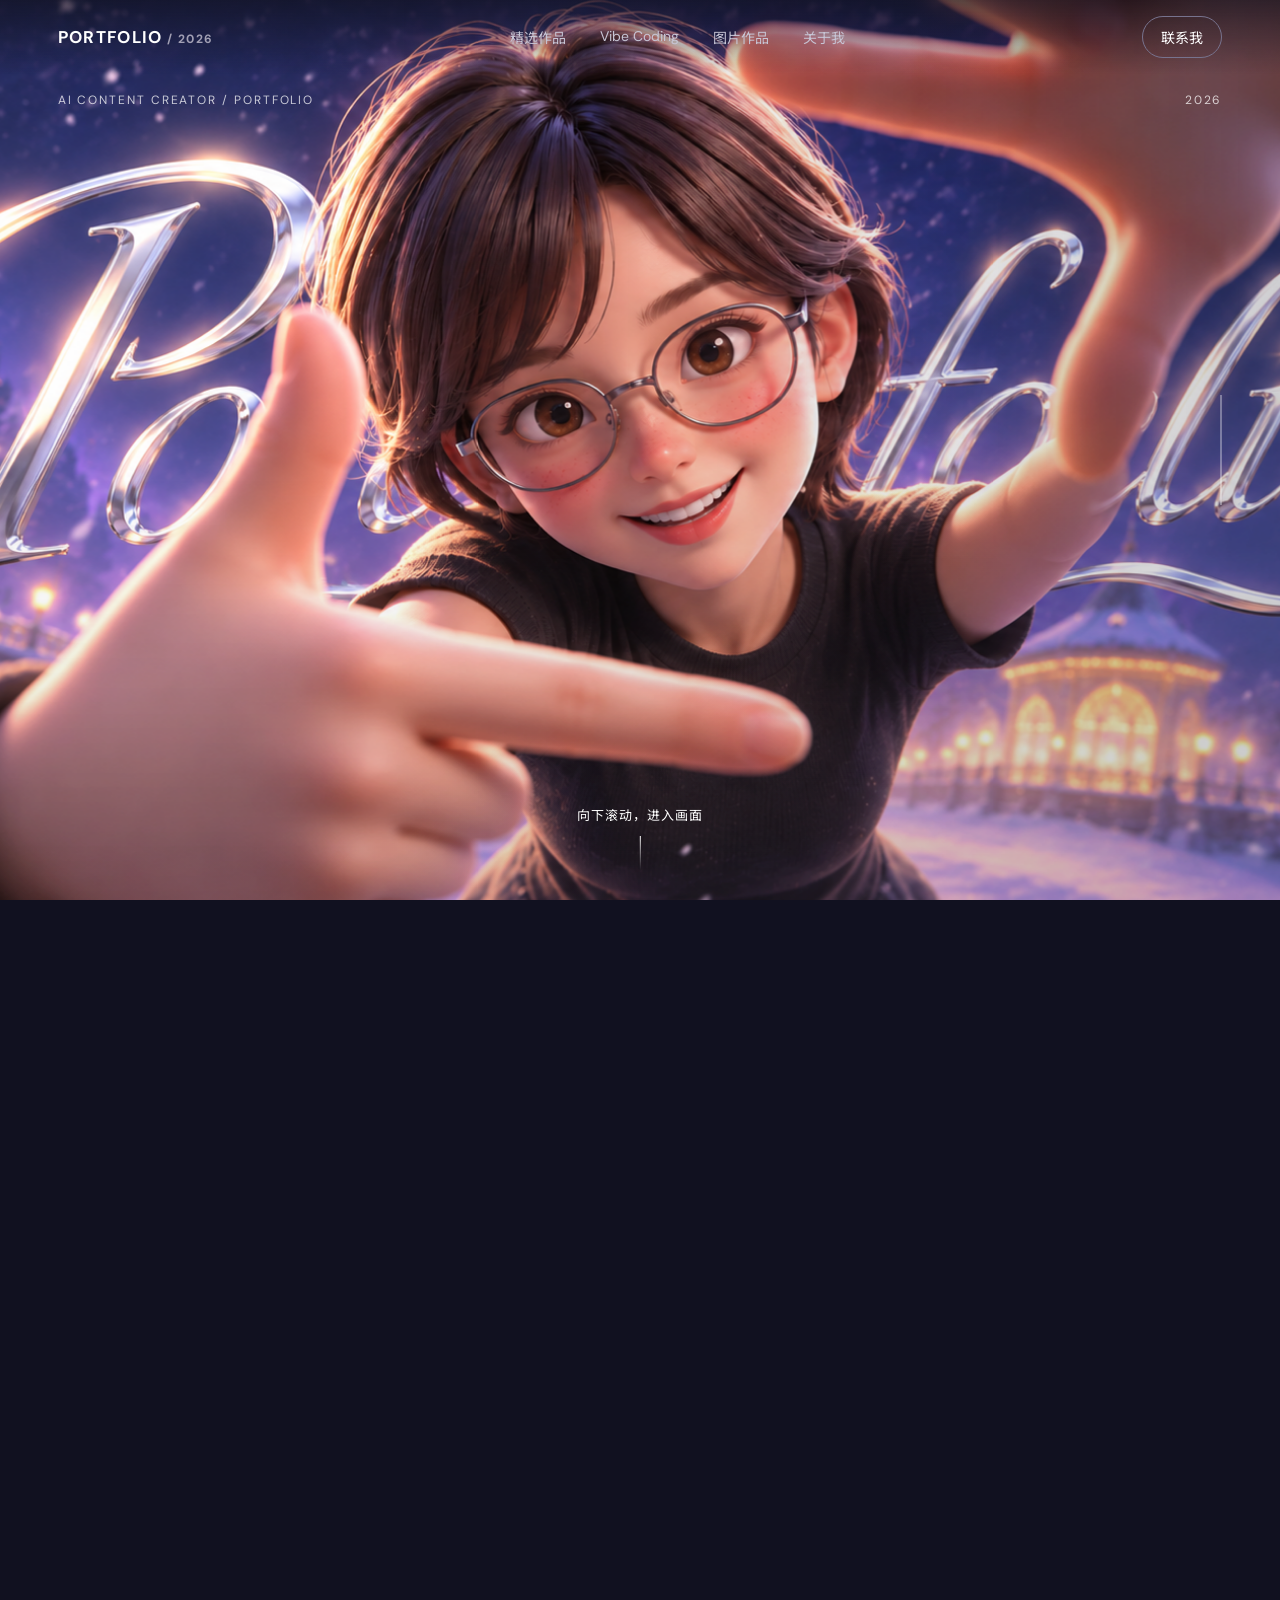
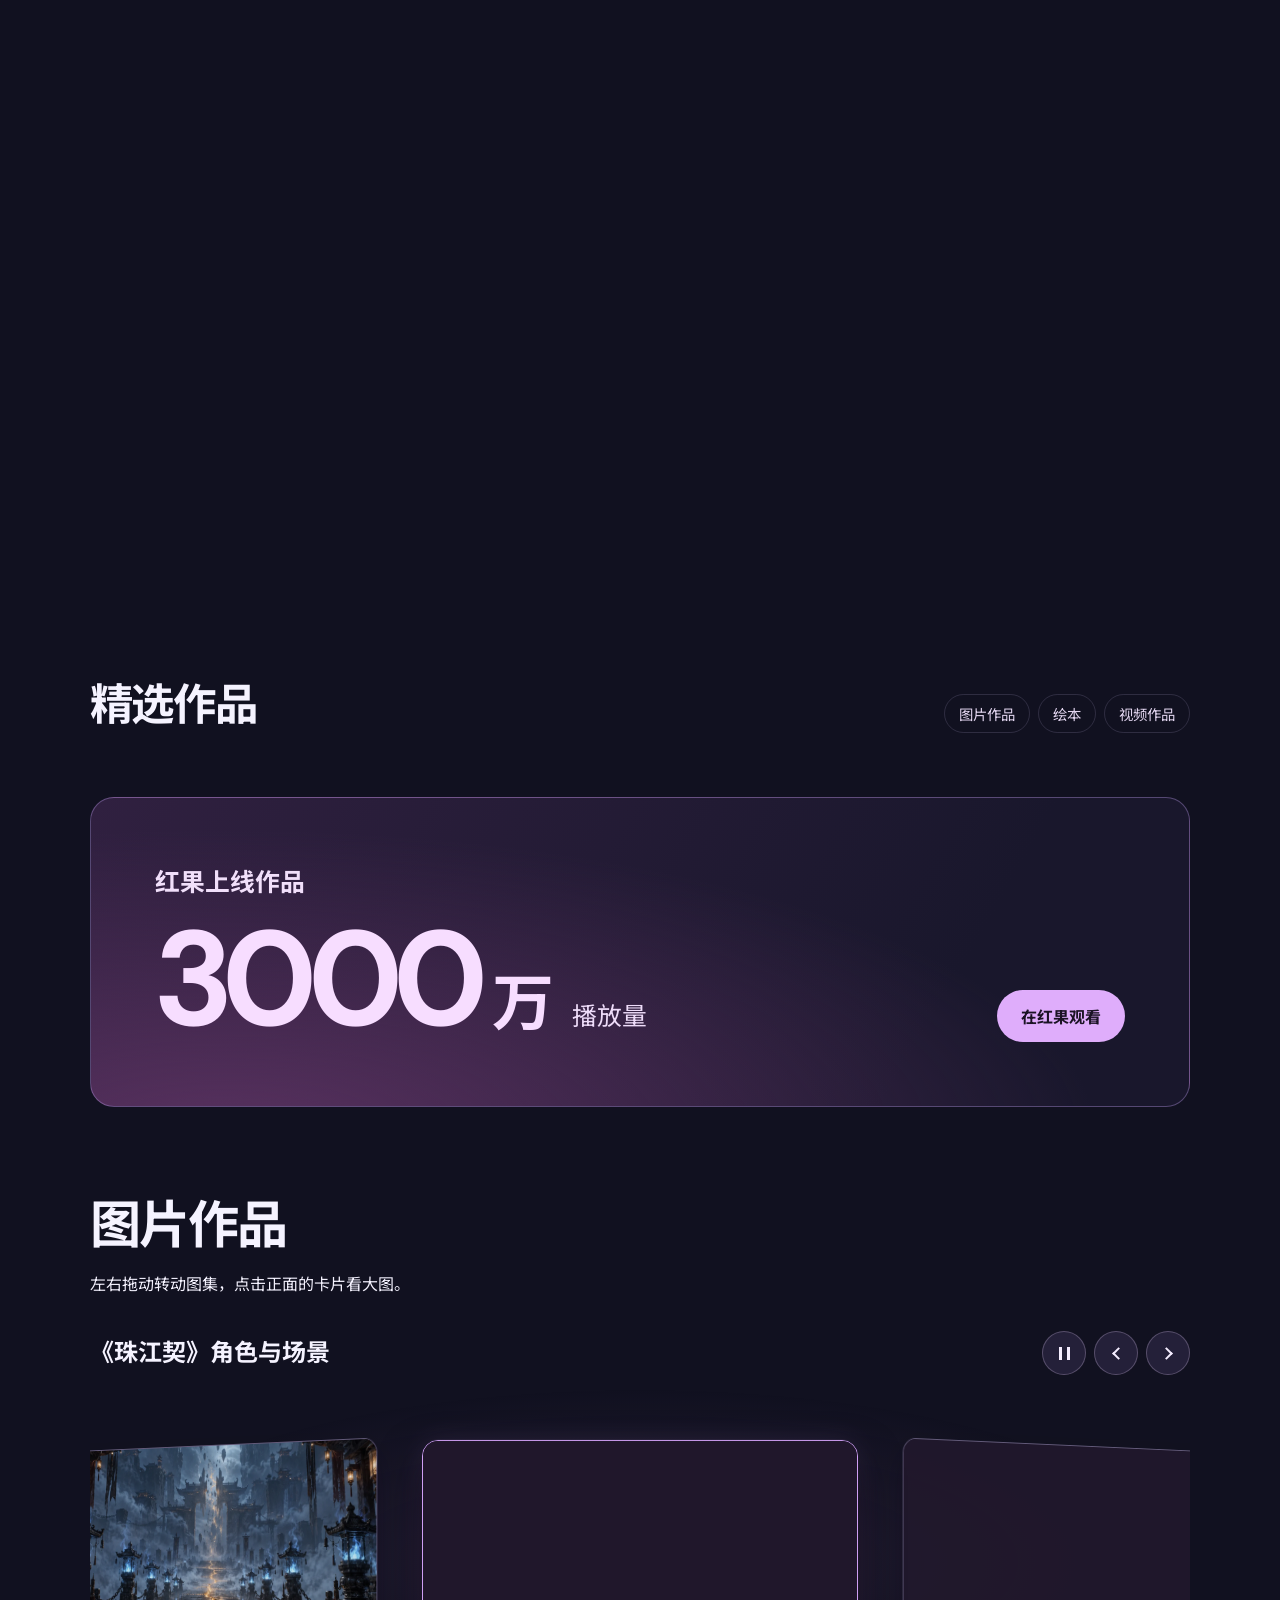
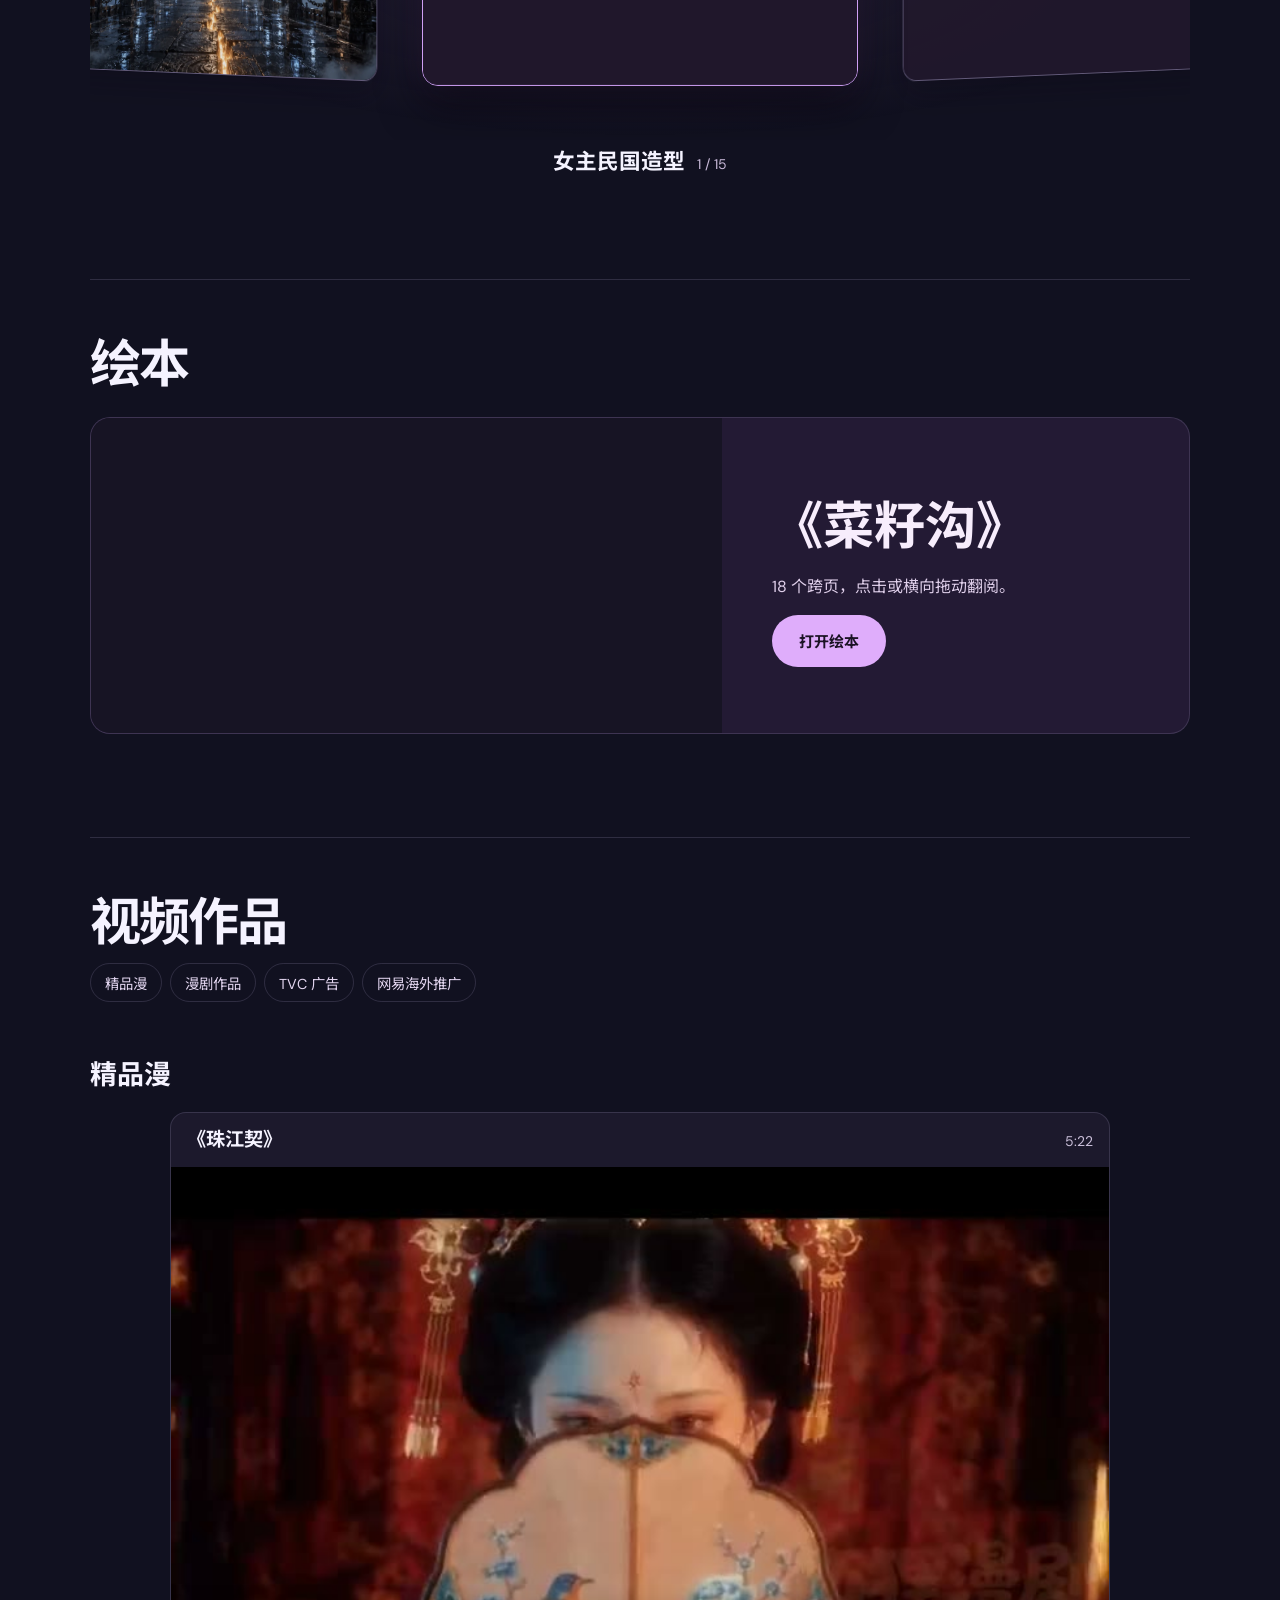
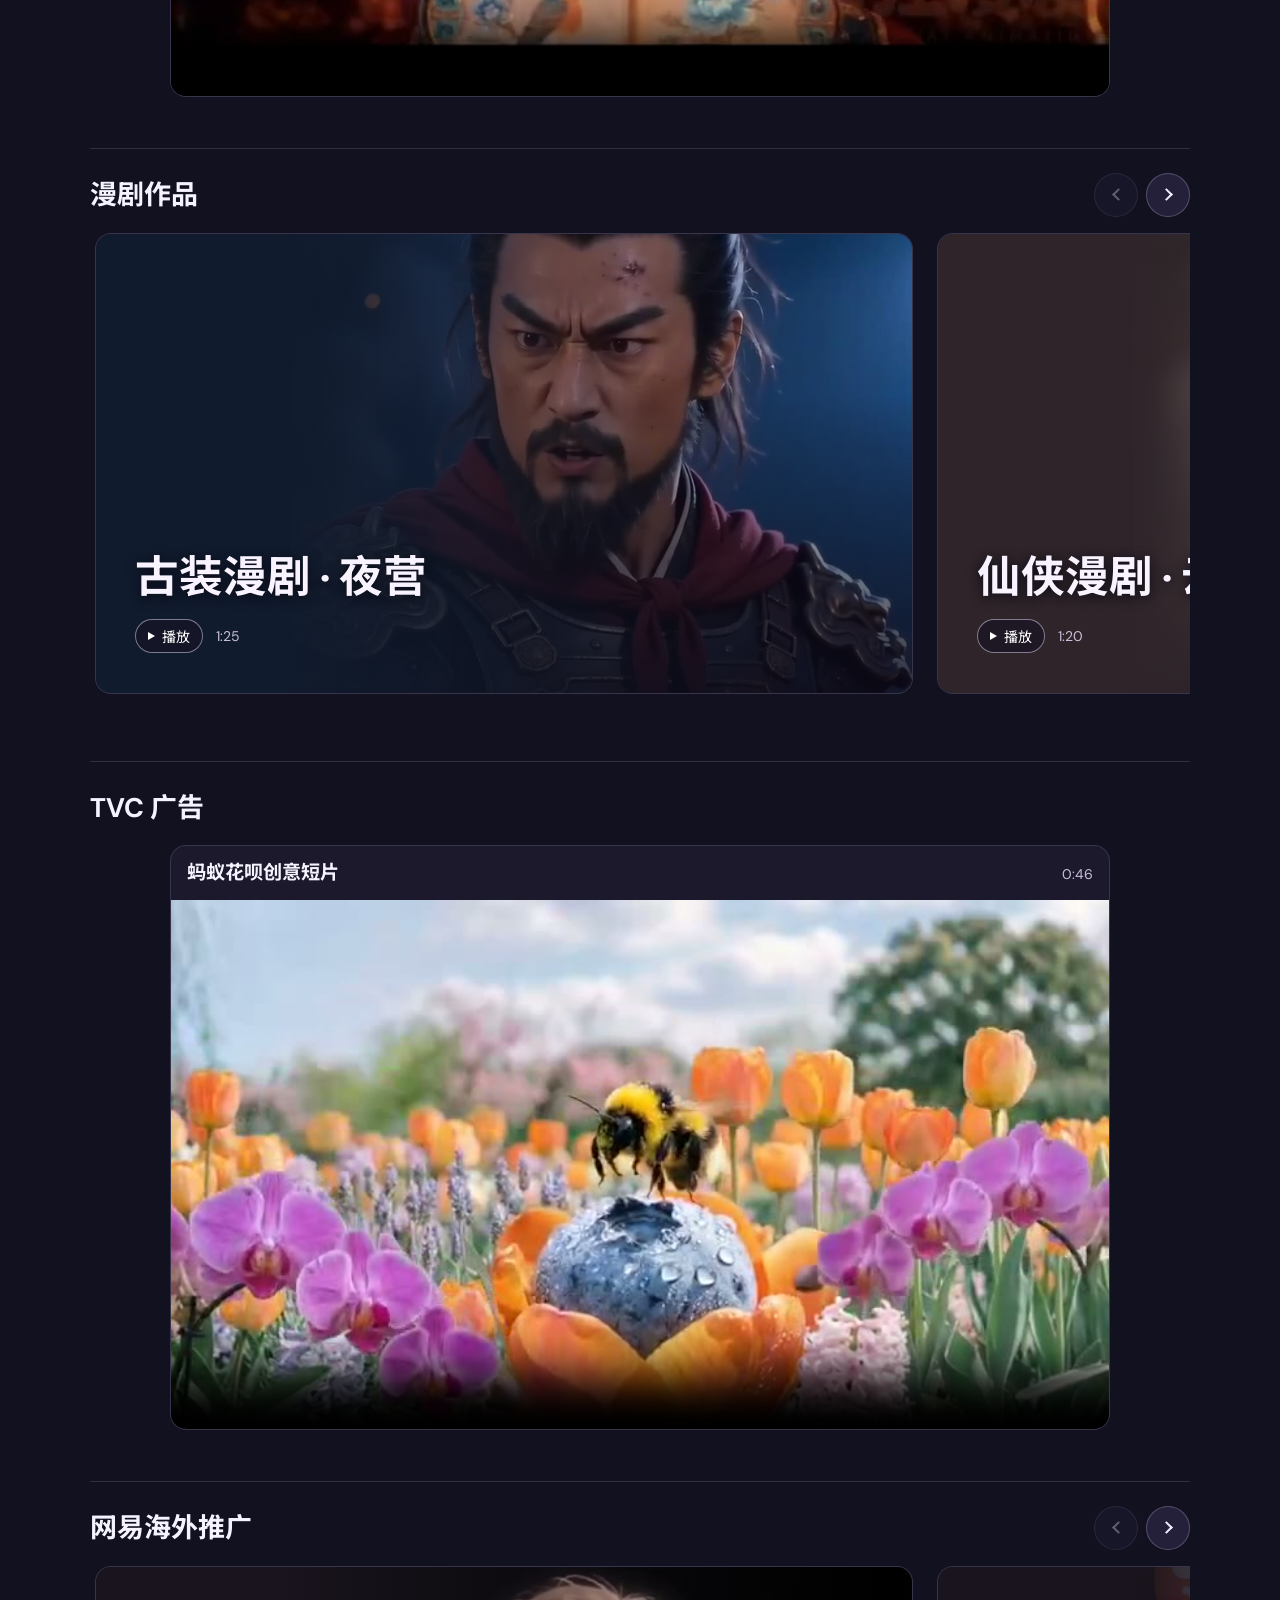
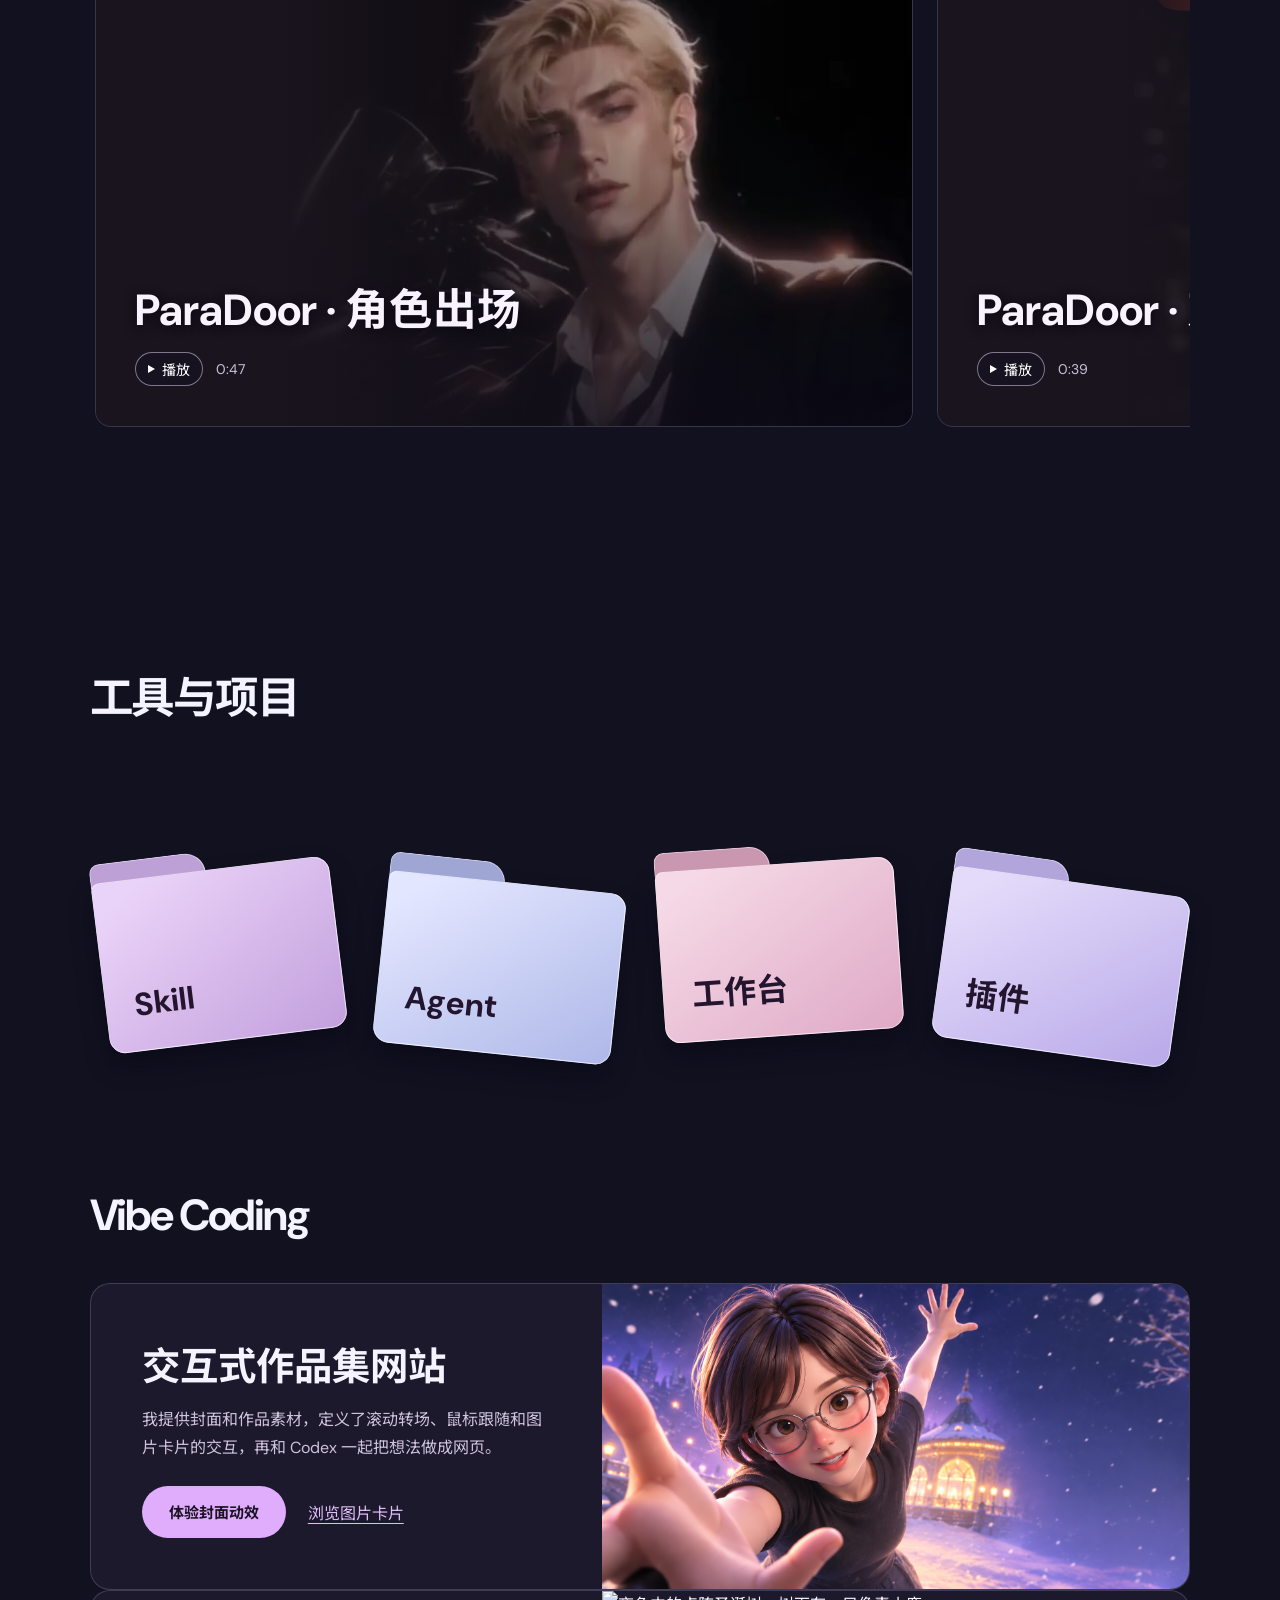
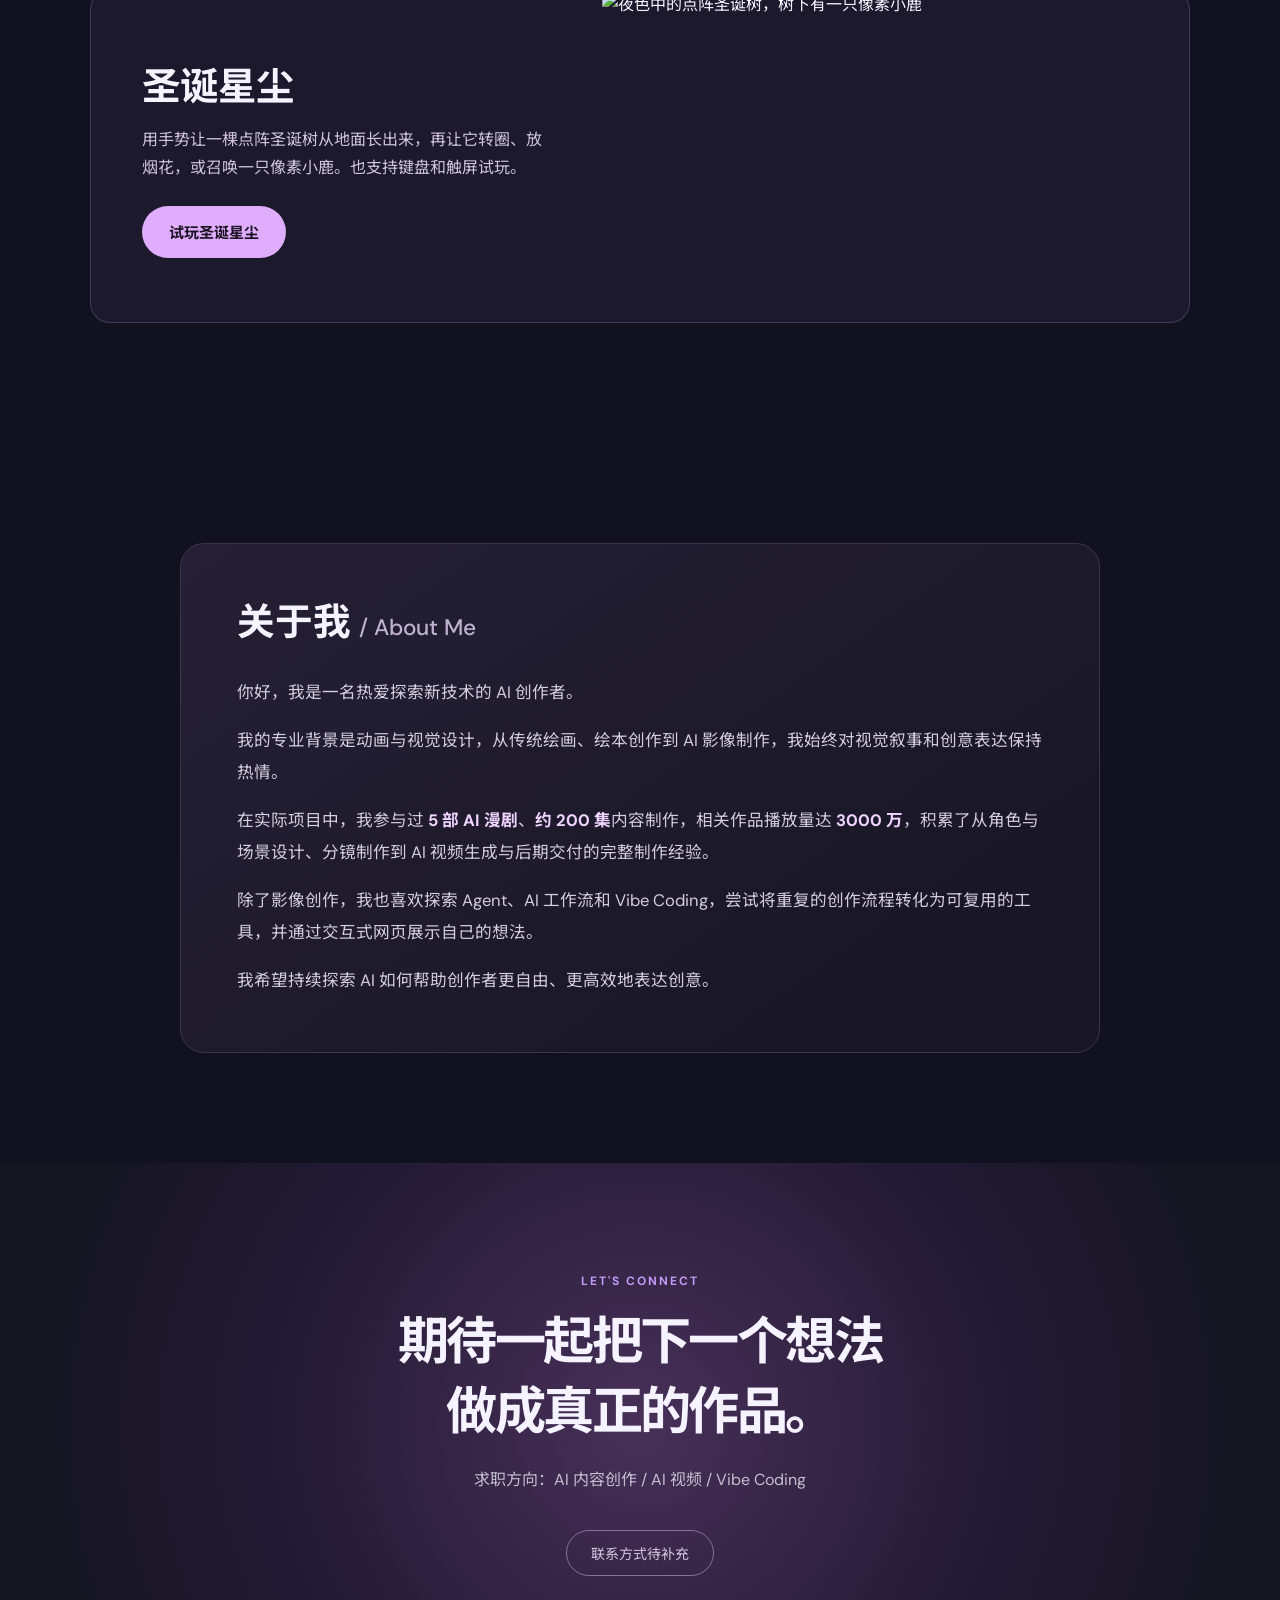
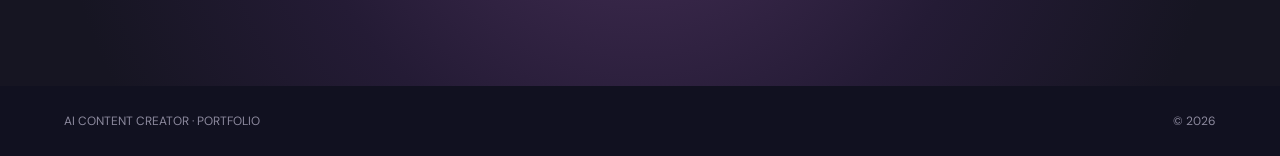
==== index.html @ 625067c5 "Update portfolio hero and About Me card" ====
<!doctype html>
<html lang="zh-CN">
<head>
  <meta charset="utf-8">
  <meta name="viewport" content="width=device-width, initial-scale=1">
  <meta name="description" content="AI 内容创作作品集：视频、视觉设定与从想法到成品的创作过程。">
  <title>作品集 · AI 内容创作</title>
  <link rel="stylesheet" href="style.css">
  <link rel="stylesheet" href="works.css">
  <link rel="stylesheet" href="projects.css">
  <script src="hero.js" defer></script>
  <script src="works.js" defer></script>
  <script src="project-folders.js" defer></script>
</head>
<body>
  <header class="site-header"><a class="brand" href="#top">PORTFOLIO<span> / 2026</span></a><nav aria-label="主导航"><a href="#works">精选作品</a><a href="#vibe-coding">Vibe Coding</a><a href="#approach">图片作品</a><a href="#about">关于我</a></nav><a class="header-cta" href="#contact">联系我</a></header>
  <main id="top">
    <section class="scroll-hero" id="home" aria-label="滚动欣赏作品集封面动效">
      <div class="scroll-hero-stage">
        <div class="hero-scene" aria-hidden="true">
          <img class="hero-frame hero-frame-start" src="assets/hero-start.png" alt="" fetchpriority="high">
          <img class="hero-frame hero-frame-end" src="assets/hero-end.png" alt="" fetchpriority="high">
          <div class="hero-scene-shade"></div>
        </div>
        <div class="scroll-hero-top"><span>AI CONTENT CREATOR / PORTFOLIO</span><span>2026</span></div>
        <div class="scroll-hero-copy">
          <h1>用 AI 创作影像，<br><em>让想法成为现实。</em></h1>
          <p>AIGC 视觉创作者 / <span lang="en">AI Workflow Builder / Vibe Coder</span></p>
          <a class="button button-primary" href="#works">探索作品</a>
        </div>
        <div class="scroll-hint"><span>向下滚动，进入画面</span><span class="scroll-hint-line"></span></div>
        <div class="hero-progress" aria-hidden="true"><span></span></div>
      </div>
    </section>
    <section id="works" class="section works" aria-labelledby="works-title">
      <div class="section-heading">
        <h2 id="works-title">精选作品</h2>
        <nav class="work-index" aria-label="作品类型">
          <a href="#approach">图片作品</a>
          <a href="#picture-book">绘本</a>
          <a href="#videos">视频作品</a>
        </nav>
      </div>

      <article class="online-feature" id="online-work" aria-labelledby="online-work-title">
        <div>
          <h3 id="online-work-title">红果上线作品</h3>
          <p class="online-feature-metric">
            <strong>3000<span> 万</span></strong>
            <span class="online-feature-label">播放量</span>
          </p>
        </div>
        <a class="button button-primary" target="_blank" rel="noopener noreferrer"
          href="https://novelquickapp.com/hongguo/ug/pages/video-animation-share?encrypt_did=MDIEDGfXfCkbW%2F342yZKEAQQfFF%2FvhRFharF1wB17YxW3gQQxOQ2pp7pw66AFClS%2BMdUmw%3D%3D&amp;video_id=7696440802494385214&amp;vid=7696470488356228121&amp;share_toast_vid=7696470366327147545&amp;share_type=4&amp;landing_source=share&amp;user_id=&amp;did=eb37fef5b1605d5f2343dac8ae5745aa&amp;share_timestamp=1792587823&amp;share_channel=wechat&amp;source_channel=wechat&amp;entrance=video_player_share_button&amp;report_params=%7B%22entrance%22%3A%22video_player_share_button%22%2C%22read_progress%22%3A%2214.0799%22%2C%22share_timestamp%22%3A1792587823%7D">在红果观看</a>
      </article>

      <section class="work-collection" id="approach" aria-labelledby="image-works-title">
        <h3 id="image-works-title">图片作品</h3>
        <p>左右拖动转动图集，点击正面的卡片看大图。</p>
        <div class="work-lane circular-gallery" data-circular-gallery>
          <div class="work-lane-bar">
            <h4 id="image-track-title">《珠江契》角色与场景</h4>
            <div class="work-controls" hidden>
              <button class="work-control" type="button" data-gallery-toggle aria-label="暂停自动转动" aria-controls="image-track"></button>
              <button class="work-control" type="button" data-direction="-1" aria-label="向左浏览图片" aria-controls="image-track"><span class="work-chevron" aria-hidden="true"></span></button>
              <button class="work-control" type="button" data-direction="1" aria-label="向右浏览图片" aria-controls="image-track"><span class="work-chevron" aria-hidden="true"></span></button>
            </div>
          </div>
          <ul class="work-track" id="image-track" aria-labelledby="image-track-title" tabindex="0">
            <li>
              <a class="work-card" href="assets/image-works/heroine-republic.webp" draggable="false">
                <span class="work-card-media">
                  <img src="assets/image-works/heroine-republic.webp" alt="" draggable="false" loading="lazy" decoding="async">
                </span>
                <span class="work-card-copy"><span class="work-card-title">女主民国造型</span></span>
              </a>
            </li>
            <li>
              <a class="work-card" href="assets/image-works/ghost-market.webp" draggable="false">
                <span class="work-card-media">
                  <img src="assets/image-works/ghost-market.webp" alt="" draggable="false" loading="lazy" decoding="async">
                </span>
                <span class="work-card-copy"><span class="work-card-title">鬼市</span></span>
              </a>
            </li>
            <li>
              <a class="work-card" href="assets/image-works/heroine-red.webp" draggable="false">
                <span class="work-card-media">
                  <img src="assets/image-works/heroine-red.webp" alt="" draggable="false" loading="lazy" decoding="async">
                </span>
                <span class="work-card-copy"><span class="work-card-title">女主前世红装</span></span>
              </a>
            </li>
            <li>
              <a class="work-card" href="assets/image-works/opera-costume.webp" draggable="false">
                <span class="work-card-media">
                  <img src="assets/image-works/opera-costume.webp" alt="" draggable="false" loading="lazy" decoding="async">
                </span>
                <span class="work-card-copy"><span class="work-card-title">戏曲造型</span></span>
              </a>
            </li>
            <li>
              <a class="work-card" href="assets/image-works/opera-stage.webp" draggable="false">
                <span class="work-card-media">
                  <img src="assets/image-works/opera-stage.webp" alt="" draggable="false" loading="lazy" decoding="async">
                </span>
                <span class="work-card-copy"><span class="work-card-title">戏曲场景</span></span>
              </a>
            </li>
            <li>
              <a class="work-card" href="assets/image-works/pearl-river.webp" draggable="false">
                <span class="work-card-media">
                  <img src="assets/image-works/pearl-river.webp" alt="" draggable="false" loading="lazy" decoding="async">
                </span>
                <span class="work-card-copy"><span class="work-card-title">珠江边</span></span>
              </a>
            </li>
            <li>
              <a class="work-card" href="assets/image-works/chen-zheng.webp" draggable="false">
                <span class="work-card-media">
                  <img src="assets/image-works/chen-zheng.webp" alt="" draggable="false" loading="lazy" decoding="async">
                </span>
                <span class="work-card-copy"><span class="work-card-title">陈征</span></span>
              </a>
            </li>
            <li>
              <a class="work-card" href="assets/image-works/wedding-room.webp" draggable="false">
                <span class="work-card-media">
                  <img src="assets/image-works/wedding-room.webp" alt="" draggable="false" loading="lazy" decoding="async">
                </span>
                <span class="work-card-copy"><span class="work-card-title">婚房</span></span>
              </a>
            </li>
            <li>
              <a class="work-card" href="assets/image-works/treasure-vault.webp" draggable="false">
                <span class="work-card-media">
                  <img src="assets/image-works/treasure-vault.webp" alt="" draggable="false" loading="lazy" decoding="async">
                </span>
                <span class="work-card-copy"><span class="work-card-title">东方藏宝阁</span></span>
              </a>
            </li>
            <li>
              <a class="work-card" href="assets/image-works/fragrance-maker.webp" draggable="false">
                <span class="work-card-media">
                  <img src="assets/image-works/fragrance-maker.webp" alt="" draggable="false" loading="lazy" decoding="async">
                </span>
                <span class="work-card-copy"><span class="work-card-title">制香师</span></span>
              </a>
            </li>
            <li>
              <a class="work-card" href="assets/image-works/fragrance-shop.webp" draggable="false">
                <span class="work-card-media">
                  <img src="assets/image-works/fragrance-shop.webp" alt="" draggable="false" loading="lazy" decoding="async">
                </span>
                <span class="work-card-copy"><span class="work-card-title">制香药铺</span></span>
              </a>
            </li>
            <li>
              <a class="work-card" href="assets/image-works/pawnbroker.webp" draggable="false">
                <span class="work-card-media">
                  <img src="assets/image-works/pawnbroker.webp" alt="" draggable="false" loading="lazy" decoding="async">
                </span>
                <span class="work-card-copy"><span class="work-card-title">掌柜的</span></span>
              </a>
            </li>
            <li>
              <a class="work-card" href="assets/image-works/pawnshop.webp" draggable="false">
                <span class="work-card-media">
                  <img src="assets/image-works/pawnshop.webp" alt="" draggable="false" loading="lazy" decoding="async">
                </span>
                <span class="work-card-copy"><span class="work-card-title">当铺</span></span>
              </a>
            </li>
            <li>
              <a class="work-card" href="assets/image-works/hero-room.webp" draggable="false">
                <span class="work-card-media">
                  <img src="assets/image-works/hero-room.webp" alt="" draggable="false" loading="lazy" decoding="async">
                </span>
                <span class="work-card-copy"><span class="work-card-title">男主房间</span></span>
              </a>
            </li>
            <li>
              <a class="work-card" href="assets/image-works/celestial-gate.webp" draggable="false">
                <span class="work-card-media">
                  <img src="assets/image-works/celestial-gate.webp" alt="" draggable="false" loading="lazy" decoding="async">
                </span>
                <span class="work-card-copy"><span class="work-card-title">天门</span></span>
              </a>
            </li>
          </ul>
          <p class="gallery-caption"><span data-gallery-title></span><span data-gallery-position></span></p>
        </div>
      </section>

      <section class="work-collection" id="picture-book" aria-labelledby="picture-book-title">
        <h3 id="picture-book-title">绘本</h3>
        <a class="book-preview" href="book.html">
          <img src="assets/book/page-01.webp" alt="" loading="lazy" decoding="async">
          <span class="book-preview-copy">
            <strong>《菜籽沟》</strong>
            <span>18 个跨页，点击或横向拖动翻阅。</span>
            <span class="button button-primary">打开绘本</span>
          </span>
        </a>
      </section>

      <section class="work-collection" id="videos" aria-labelledby="video-works-title">
        <h3 id="video-works-title">视频作品</h3>
        <nav class="work-index" aria-label="视频主题">
          <a href="#featured-video">精品漫</a>
          <a href="#drama-videos">漫剧作品</a>
          <a href="#tvc-videos">TVC 广告</a>
          <a href="#overseas-videos">网易海外推广</a>
        </nav>
        <section class="video-group" id="featured-video" aria-labelledby="featured-video-heading">
          <h4 id="featured-video-heading">精品漫</h4>
          <ul class="video-list">
            <li>
              <figure class="video-entry" style="--video-ratio: 720 / 406">
                <figcaption>
                  <span class="work-card-title" id="pearl-video-label">《珠江契》</span>
                  <time class="video-time" datetime="PT5M22S">5:22</time>
                </figcaption>
                <video controls playsinline preload="none" src="assets/pearl.mp4" poster="assets/pearl-poster.jpg"
                  width="720" height="406" aria-labelledby="pearl-video-label"></video>
              </figure>
            </li>
          </ul>
        </section>
        <section class="video-group work-lane video-lane" id="drama-videos" aria-labelledby="drama-videos-heading">
          <div class="work-lane-bar">
            <h4 id="drama-videos-heading">漫剧作品</h4>
            <div class="work-controls" hidden>
              <button class="work-control" type="button" data-direction="-1" aria-label="上一部漫剧" aria-controls="drama-track"><span class="work-chevron" aria-hidden="true"></span></button>
              <button class="work-control" type="button" data-direction="1" aria-label="下一部漫剧" aria-controls="drama-track"><span class="work-chevron" aria-hidden="true"></span></button>
            </div>
          </div>
          <ul class="work-track video-track" id="drama-track" aria-labelledby="drama-videos-heading">
            <li>
              <a class="work-card video-card" href="assets/drama-01.mp4" draggable="false">
                <span class="work-card-media video-card-cover">
                  <img src="assets/drama-01-poster.jpg" alt="" draggable="false" loading="lazy" decoding="async">
                  <span class="video-card-copy">
                    <span class="work-card-title">古装漫剧 · 夜营</span>
                    <span class="video-card-meta"><span class="video-card-play">播放</span><time class="video-time" datetime="PT1M25S">1:25</time></span>
                  </span>
                </span>
              </a>
            </li>
            <li>
              <a class="work-card video-card video-card-palace" href="assets/drama-02.mp4" draggable="false">
                <span class="work-card-media video-card-cover">
                  <img src="assets/drama-02-poster.jpg" alt="" draggable="false" loading="lazy" decoding="async">
                  <span class="video-card-copy">
                    <span class="work-card-title">仙侠漫剧 · 云中宫阙</span>
                    <span class="video-card-meta"><span class="video-card-play">播放</span><time class="video-time" datetime="PT1M20S">1:20</time></span>
                  </span>
                </span>
              </a>
            </li>
          </ul>
        </section>
        <section class="video-group" id="tvc-videos" aria-labelledby="tvc-videos-heading">
          <h4 id="tvc-videos-heading">TVC 广告</h4>
          <ul class="video-list">
            <li>
              <figure class="video-entry" style="--video-ratio: 720 / 406">
                <figcaption>
                  <span class="work-card-title" id="drama-video-label">蚂蚁花呗创意短片</span>
                  <time class="video-time" datetime="PT0M46S">0:46</time>
                </figcaption>
                <video controls playsinline preload="none" src="assets/drama.mp4" poster="assets/drama-poster.jpg"
                  width="720" height="406" aria-labelledby="drama-video-label"></video>
              </figure>
            </li>
          </ul>
        </section>
        <section class="video-group work-lane video-lane" id="overseas-videos" aria-labelledby="overseas-videos-heading">
          <div class="work-lane-bar">
            <h4 id="overseas-videos-heading">网易海外推广</h4>
            <div class="work-controls" hidden>
              <button class="work-control" type="button" data-direction="-1" aria-label="上一条海外推广视频" aria-controls="overseas-track"><span class="work-chevron" aria-hidden="true"></span></button>
              <button class="work-control" type="button" data-direction="1" aria-label="下一条海外推广视频" aria-controls="overseas-track"><span class="work-chevron" aria-hidden="true"></span></button>
            </div>
          </div>
          <ul class="work-track video-track overseas-track" id="overseas-track" aria-labelledby="overseas-videos-heading">
            <li>
              <a class="work-card video-card" href="assets/overseas.mp4" draggable="false">
                <span class="work-card-media video-card-cover">
                  <img src="assets/overseas-poster.jpg" alt="" draggable="false" loading="lazy" decoding="async">
                  <span class="video-card-copy">
                    <span class="work-card-title">ParaDoor · 角色出场</span>
                    <span class="video-card-meta">
                      <span class="video-card-play">播放</span>
                      <time class="video-time" datetime="PT0M47S">0:47</time>
                    </span>
                  </span>
                </span>
              </a>
            </li>
            <li>
              <a class="work-card video-card" href="assets/overseas-chat.mp4" draggable="false">
                <span class="work-card-media video-card-cover">
                  <img src="assets/overseas-chat-poster.jpg" alt="" draggable="false" loading="lazy" decoding="async">
                  <span class="video-card-copy">
                    <span class="work-card-title">ParaDoor · 对话互动</span>
                    <span class="video-card-meta">
                      <span class="video-card-play">播放</span>
                      <time class="video-time" datetime="PT0M39S">0:39</time>
                    </span>
                  </span>
                </span>
              </a>
            </li>
            <li>
              <a class="work-card video-card" href="assets/overseas-03.mp4" draggable="false">
                <span class="work-card-media video-card-cover">
                  <img src="assets/overseas-03-poster.jpg" alt="" draggable="false" loading="lazy" decoding="async">
                  <span class="video-card-copy">
                    <span class="work-card-title">ParaDoor · 超市相遇</span>
                    <span class="video-card-meta">
                      <span class="video-card-play">播放</span>
                      <time class="video-time" datetime="PT0M23S">0:23</time>
                    </span>
                  </span>
                </span>
              </a>
            </li>
            <li>
              <a class="work-card video-card" href="assets/overseas-04.mp4" draggable="false">
                <span class="work-card-media video-card-cover">
                  <img src="assets/overseas-04-poster.jpg" alt="" draggable="false" loading="lazy" decoding="async">
                  <span class="video-card-copy">
                    <span class="work-card-title">ParaDoor · 假面舞会</span>
                    <span class="video-card-meta">
                      <span class="video-card-play">播放</span>
                      <time class="video-time" datetime="PT0M30S">0:30</time>
                    </span>
                  </span>
                </span>
              </a>
            </li>
            <li>
              <a class="work-card video-card" href="assets/overseas-05.mp4" draggable="false">
                <span class="work-card-media video-card-cover">
                  <img src="assets/overseas-05-poster.jpg" alt="" draggable="false" loading="lazy" decoding="async">
                  <span class="video-card-copy">
                    <span class="work-card-title">ParaDoor · 欢迎回家</span>
                    <span class="video-card-meta">
                      <span class="video-card-play">播放</span>
                      <time class="video-time" datetime="PT0M22S">0:22</time>
                    </span>
                  </span>
                </span>
              </a>
            </li>
            <li>
              <a class="work-card video-card video-card-product" href="assets/overseas-06.mp4" draggable="false">
                <span class="work-card-media video-card-cover">
                  <img src="assets/overseas-06-poster.jpg" alt="" draggable="false" loading="lazy" decoding="async">
                  <span class="video-card-copy">
                    <span class="work-card-title">ParaDoor · 角色创建</span>
                    <span class="video-card-meta">
                      <span class="video-card-play">播放</span>
                      <time class="video-time" datetime="PT0M31S">0:31</time>
                    </span>
                  </span>
                </span>
              </a>
            </li>
          </ul>
        </section>
      </section>
    </section>
    <section class="section project-folders" id="project-folders" aria-labelledby="project-folders-title">
      <div class="section-heading"><h2 id="project-folders-title">工具与项目</h2></div>
      <nav class="folder-grid" aria-label="工具与项目文件夹">
        <div class="folder-group">
          <button class="folder-link" type="button" aria-expanded="false" aria-controls="folder-skill-menu"><span>Skill</span></button>
          <div class="folder-menu" id="folder-skill-menu" hidden>
            <a class="folder-pill" href="projects.html#skill">查看清单</a>
          </div>
        </div>
        <div class="folder-group">
          <button class="folder-link" type="button" aria-expanded="false" aria-controls="folder-agent-menu"><span>Agent</span></button>
          <div class="folder-menu" id="folder-agent-menu" hidden>
            <a class="folder-pill" href="projects.html#agent">查看清单</a>
          </div>
        </div>
        <div class="folder-group">
          <button class="folder-link" type="button" aria-expanded="false" aria-controls="folder-workbench-menu"><span>工作台</span></button>
          <div class="folder-menu" id="folder-workbench-menu" hidden>
            <a class="folder-pill" href="projects.html#workbench">查看清单</a>
            <a class="folder-pill" href="https://github.com/liangtingwang123-rgb/workplant" target="_blank" rel="noopener noreferrer">GitHub 仓库</a>
          </div>
        </div>
        <div class="folder-group">
          <button class="folder-link" type="button" aria-expanded="false" aria-controls="folder-plugins-menu"><span>插件</span></button>
          <div class="folder-menu" id="folder-plugins-menu" hidden>
            <a class="folder-pill" href="projects.html#plugins">查看清单</a>
          </div>
        </div>
      </nav>
    </section>
    <section class="section vibe-section" id="vibe-coding" aria-labelledby="vibe-title">
      <div class="section-heading"><h2 id="vibe-title">Vibe Coding</h2></div>
      <article class="vibe-case" aria-labelledby="vibe-portfolio-title">
        <div class="vibe-case-copy">
          <h3 id="vibe-portfolio-title">交互式作品集网站</h3>
          <p>我提供封面和作品素材，定义了滚动转场、鼠标跟随和图片卡片的交互，再和 Codex 一起把想法做成网页。</p>
          <div class="vibe-case-actions">
            <a class="button button-primary" href="#home">体验封面动效</a>
            <a class="vibe-link" href="#approach">浏览图片卡片</a>
          </div>
        </div>
        <img class="vibe-case-image" src="assets/hero-end.png" alt="作品集封面中的动画角色" width="1774" height="887" loading="lazy" decoding="async">
      </article>
      <article class="vibe-case" aria-labelledby="vibe-stardust-title">
        <div class="vibe-case-copy">
          <h3 id="vibe-stardust-title">圣诞星尘</h3>
          <p>用手势让一棵点阵圣诞树从地面长出来，再让它转圈、放烟花，或召唤一只像素小鹿。也支持键盘和触屏试玩。</p>
          <div class="vibe-case-actions">
            <a class="button button-primary" href="stardust-tree/index.html?from=portfolio">试玩圣诞星尘</a>
          </div>
        </div>
        <img class="vibe-case-image" src="assets/stardust-tree.webp" alt="夜色中的点阵圣诞树，树下有一只像素小鹿" width="592" height="333" loading="lazy" decoding="async">
      </article>
    </section>
    <section class="section about-section" id="about" aria-labelledby="about-title">
      <div class="about-card">
        <h2 id="about-title">关于我 <span lang="en">/ About Me</span></h2>
        <div class="about-bio">
          <p>你好，我是一名热爱探索新技术的 AI 创作者。</p>
          <p>我的专业背景是动画与视觉设计，从传统绘画、绘本创作到 AI 影像制作，我始终对视觉叙事和创意表达保持热情。</p>
          <p>在实际项目中，我参与过 <strong>5 部 AI 漫剧</strong>、<strong>约 200 集</strong>内容制作，相关作品播放量达 <strong>3000 万</strong>，积累了从角色与场景设计、分镜制作到 AI 视频生成与后期交付的完整制作经验。</p>
          <p>除了影像创作，我也喜欢探索 Agent、AI 工作流和 Vibe Coding，尝试将重复的创作流程转化为可复用的工具，并通过交互式网页展示自己的想法。</p>
          <p>我希望持续探索 AI 如何帮助创作者更自由、更高效地表达创意。</p>
        </div>
      </div>
    </section>
    <section class="contact" id="contact"><p class="eyebrow">LET'S CONNECT</p><h2>期待一起把下一个想法<br>做成真正的作品。</h2><p>求职方向：AI 内容创作 / AI 视频 / Vibe Coding</p><div class="contact-note">联系方式待补充</div></section>
  </main><footer><span>AI CONTENT CREATOR · PORTFOLIO</span><span>© 2026</span></footer>
  <dialog class="media-viewer image-viewer" aria-labelledby="image-viewer-title">
    <div class="media-viewer-bar">
      <h2 id="image-viewer-title">图片作品</h2>
      <form method="dialog">
        <button class="media-viewer-close" type="submit" aria-label="关闭大图" autofocus>×</button>
      </form>
    </div>
    <img alt="">
  </dialog>
  <dialog class="media-viewer video-viewer" aria-labelledby="video-viewer-title">
    <div class="media-viewer-bar">
      <h2 id="video-viewer-title">播放视频</h2>
      <form method="dialog">
        <button class="media-viewer-close video-viewer-close" type="submit" aria-label="关闭播放器" autofocus>×</button>
      </form>
    </div>
    <video controls playsinline preload="none" aria-labelledby="video-viewer-title"></video>
  </dialog>
</body>
</html>
---- style.css ----
@import url('https://fonts.googleapis.com/css2?family=DM+Sans:wght@400;500;600;700&family=Noto+Sans+SC:wght@400;500;600;700&display=swap');
:root{font-family:'DM Sans','Noto Sans SC',sans-serif;color:#f5f3ff;background:#111120;scroll-behavior:smooth}*{box-sizing:border-box}body{margin:0}a{color:inherit;text-decoration:none}img,video{display:block;width:100%}button,a{outline-offset:4px}.site-header{height:74px;padding:0 4.5%;display:flex;align-items:center;justify-content:space-between;border-bottom:1px solid #ffffff21;position:relative;z-index:2;background:#111120}.brand{font-size:17px;font-weight:700;letter-spacing:.08em}.brand span{color:#a2a0b4;font-size:12px}.site-header nav{display:flex;gap:34px;color:#c7c5d5;font-size:14px}.site-header nav a:hover,.text-link:hover{color:#df9efa}.header-cta{border:1px solid #77738e;border-radius:100px;padding:10px 18px;font-size:14px}.header-cta:hover{background:#fff;color:#171423}.hero{min-height:680px;display:grid;grid-template-columns:53% 47%;position:relative;overflow:hidden;background:radial-gradient(circle at 62% 30%,#35224d 0,#171626 42%,#111120 75%)}.hero-copy{padding:115px 5% 100px 8.5%;position:relative;z-index:1}.eyebrow{color:#c39af6;font-size:12px;font-weight:700;letter-spacing:.17em;margin:0 0 26px}.hero h1{font-size:clamp(46px,5.4vw,86px);line-height:1.18;letter-spacing:-.07em;margin:0 0 30px;font-weight:700}.hero h1 em{font-style:normal;background:linear-gradient(90deg,#fff 5%,#d6adff 70%,#ffb6bf);background-clip:text;color:transparent}.hero-intro{color:#c9c6d7;font-size:17px;line-height:1.85;max-width:530px}.hero-actions{display:flex;align-items:center;gap:30px;margin-top:35px}.button{display:inline-flex;align-items:center;justify-content:center;border-radius:100px;padding:15px 27px;font-size:15px;font-weight:700}.button-primary{background:#dfadfb;color:#1b1324}.button-primary:hover{background:#fff}.text-link{font-size:14px}.hero-art{align-self:center;height:525px;margin:25px 0 55px -4%;overflow:hidden;border-radius:28px 0 0 28px;box-shadow:0 25px 80px #0008;transform:rotate(-2deg)}.hero-art img{height:100%;object-fit:cover;object-position:47%}.hero-bottom{position:absolute;bottom:30px;left:4.5%;right:4.5%;display:flex;justify-content:space-between;color:#9e9aaf;font-size:12px;letter-spacing:.05em}.section,.process-section{padding:110px 7%;max-width:1600px;margin:auto}.section-heading{display:flex;align-items:end;justify-content:space-between;gap:35px;margin-bottom:40px}.section-heading .eyebrow{margin-bottom:13px}.section-heading h2{font-size:clamp(32px,3.4vw,54px);letter-spacing:-.05em;margin:0}.section-heading>p{color:#aaa8ba;font-size:15px}.project-grid{display:grid;grid-template-columns:1fr 1fr;gap:28px}.project{background:#1c1b2d;border:1px solid #ffffff16;border-radius:20px;overflow:hidden}.project-featured{grid-column:1/-1;display:grid;grid-template-columns:58% 42%}.project-media{background:#252139;aspect-ratio:16/10;overflow:hidden}.project-featured .project-media{aspect-ratio:auto;min-height:450px}.project-media video{width:100%;height:100%;object-fit:contain;background:#0b0a10}.project-info{padding:26px 30px 30px;display:flex;flex-direction:column;justify-content:space-between;gap:30px}.project-featured .project-info{padding:44px}.category{color:#c4a0e6;font-size:12px;font-weight:700;letter-spacing:.1em}.project h3{font-size:28px;margin:12px 0}.project-featured h3{font-size:38px}.project p{color:#b8b6c9;font-size:15px;line-height:1.8;max-width:380px}.project-note{color:#928ea8;font-size:13px}.process-section{padding-top:50px}.process-grid{display:grid;grid-template-columns:repeat(3,1fr);gap:18px}.process-image{position:relative;aspect-ratio:4/3;border-radius:14px;overflow:hidden;background:#28243b}.process-image img{height:100%;object-fit:cover}.process-image span{position:absolute;bottom:12px;left:12px;background:#151322db;border:1px solid #ffffff25;border-radius:100px;padding:8px 14px;font-size:12px}.process-copy{color:#c1bfd0;max-width:840px;font-size:17px;line-height:1.9;margin-top:30px}.capabilities{padding-top:60px}.capability-list{border-top:1px solid #ffffff30}.capability-list>div{display:grid;grid-template-columns:65px 1fr 1.3fr;align-items:center;gap:20px;padding:30px 0;border-bottom:1px solid #ffffff30}.capability-list span{color:#a998c2;font-size:14px}.capability-list h3{font-size:25px;margin:0}.capability-list p{color:#b3b0c3;line-height:1.7;margin:0}.contact{text-align:center;padding:110px 20px;background:radial-gradient(circle at center,#483059,#241b35 50%,#161522 85%)}.contact .eyebrow{margin-bottom:18px}.contact h2{font-size:clamp(30px,4vw,56px);line-height:1.35;letter-spacing:-.05em;margin:0 0 20px}.contact p:not(.eyebrow){color:#c4bfd0}.contact-note{display:inline-block;border:1px solid #877397;border-radius:100px;padding:12px 24px;color:#d4c6df;margin-top:24px;font-size:14px}footer{display:flex;justify-content:space-between;padding:27px 5%;color:#8d8a9e;font-size:12px}@media(max-width:800px){.site-header{height:64px}.site-header nav{display:none}.hero{display:block;min-height:0}.hero-copy{padding:70px 7% 30px}.hero-art{height:350px;margin:20px 0 75px 7%;border-radius:20px 0 0 20px}.hero-bottom{bottom:22px}.section,.process-section{padding:75px 6%}.section-heading{display:block}.section-heading>p{margin-top:20px}.project-grid{display:block}.project{margin-bottom:20px}.project-featured{display:block}.project-featured .project-media{min-height:0;aspect-ratio:16/10}.project-featured .project-info{padding:26px 30px 30px}.project-featured h3{font-size:28px}.process-section{padding-top:35px}.process-grid{grid-template-columns:1fr 1fr}.process-image:last-child{grid-column:1/-1}.capability-list>div{grid-template-columns:40px 1fr;gap:12px}.capability-list p{grid-column:2}.contact{padding:80px 20px}}@media(max-width:520px){.brand{font-size:14px}.brand span{display:none}.header-cta{font-size:12px;padding:8px 13px}.hero h1{font-size:43px}.hero-intro{font-size:16px}.hero-actions{gap:18px}.hero-art{height:290px}.hero-bottom span:first-child{display:none}.hero-bottom{justify-content:end}.process-grid{display:block}.process-image{margin-bottom:15px}.process-image:last-child{grid-column:auto}}

/* The two supplied cover images form a scroll-controlled opening scene. */
.site-header{position:absolute;inset:0 0 auto;z-index:20;background:linear-gradient(#10101ba8,#10101b00);border-bottom:0;color:#fff}
.scroll-hero{height:240svh;position:relative;--scene-progress:0;--image-mix:0;--copy-progress:0}
.scroll-hero-stage{position:sticky;top:0;height:100svh;min-height:580px;overflow:hidden;isolation:isolate;background:#17152b}
.hero-scene,.hero-frame,.hero-scene-shade{position:absolute;inset:0;width:100%;height:100%}
.hero-scene{perspective:1100px;overflow:hidden}
.hero-frame{object-fit:cover;object-position:center center;will-change:transform,opacity;backface-visibility:hidden}
.hero-frame-start{transform:translate3d(calc(var(--scene-progress)*-2.5%),calc(var(--scene-progress)*-1%),0) scale(calc(1 + var(--scene-progress)*.16));opacity:calc(1 - var(--image-mix))}
.hero-frame-end{transform:translate3d(calc((1 - var(--scene-progress))*1.5%),calc((1 - var(--scene-progress))*1%),0) scale(calc(1.13 - var(--scene-progress)*.13));opacity:var(--image-mix)}
.hero-scene-shade{background:linear-gradient(90deg,#0807128a 0%,#08071220 53%,transparent 85%),linear-gradient(0deg,#080712a8,transparent 45%);opacity:calc(.25 + var(--copy-progress)*.75);pointer-events:none}
.scroll-hero-top{position:absolute;top:92px;left:4.5%;right:4.5%;display:flex;justify-content:space-between;color:#ffffffbd;font-size:12px;letter-spacing:.16em}
.scroll-hero-copy{position:absolute;left:7%;bottom:10%;max-width:860px;opacity:var(--copy-progress);transform:translate3d(0,calc((1 - var(--copy-progress))*35px),0);pointer-events:none;text-shadow:0 3px 25px #0807128c}
.scroll-hero-copy .eyebrow{color:#f4c8f9;margin-bottom:16px}
.scroll-hero-copy h1{font-size:clamp(46px,6.5vw,104px);line-height:1.13;letter-spacing:-.07em;margin:0 0 20px}
.scroll-hero-copy h1 em{font-style:normal;color:#f4d5fb}
.scroll-hero-copy p:not(.eyebrow){color:#eee9f2;font-size:16px;margin:0 0 25px}
.scroll-hero-copy .button{pointer-events:auto;text-shadow:none}
.scroll-hint{position:absolute;left:50%;bottom:30px;transform:translateX(-50%);display:flex;flex-direction:column;align-items:center;gap:12px;color:#fff;font-size:13px;letter-spacing:.08em;opacity:calc(1 - var(--scene-progress)*3);white-space:nowrap}
.scroll-hint-line{width:1px;height:34px;background:linear-gradient(#fff,transparent)}
.hero-progress{position:absolute;right:4.5%;top:50%;width:2px;height:110px;background:#ffffff55;transform:translateY(-50%)}
.hero-progress span{display:block;width:100%;height:100%;background:#fff;transform:scaleY(var(--scene-progress));transform-origin:top}
@media(max-width:800px){.scroll-hero-stage{min-height:0}.scroll-hero-top{top:80px}.scroll-hero-copy{left:6%;right:6%;bottom:12%}.scroll-hero-copy h1{font-size:clamp(42px,9vw,72px)}.hero-frame{object-position:43% center}.hero-scene-shade{background:linear-gradient(0deg,#080712d1,transparent 60%);opacity:calc(.2 + var(--copy-progress)*.8)}}
@media(max-width:520px){.scroll-hero{height:210svh}.scroll-hero-top{top:78px;font-size:10px}.scroll-hero-copy h1{font-size:43px}.scroll-hero-copy p:not(.eyebrow){font-size:14px}.scroll-hint{bottom:22px}.hero-progress{right:5%;height:75px}.hero-frame{object-position:42% center}}
@media(prefers-reduced-motion:reduce){.scroll-hero{height:100svh}.hero-frame-start{display:none}.hero-frame-end{opacity:1;transform:none}.scroll-hero-copy{opacity:1;transform:none}.scroll-hint,.hero-progress{display:none}}
.hero-frame-start{transform:var(--start-transform,scale(1))}
.hero-frame-end{transform:var(--end-transform,scale(1.13))}
.scroll-hero-copy{transform:var(--copy-transform,translate3d(0,35px,0))}
.scroll-hint{opacity:var(--hint-opacity,1)}
@media(prefers-reduced-motion:reduce){.hero-frame-end{transform:none}.scroll-hero-copy{transform:none}}
/* Keep the character clear and give the opening statement its own space. */
.scroll-hero-copy{left:auto;right:6%;width:min(42vw,640px);max-width:none;text-align:left;bottom:15%}
.scroll-hero-copy h1{font-size:clamp(44px,4.4vw,72px);line-height:1.19}
.hero-scene-shade{background:linear-gradient(270deg,#080712bb 0%,#08071240 42%,transparent 70%),linear-gradient(0deg,#08071275,transparent 48%)}
.hero-scene{transform-style:preserve-3d}
.hero-frame{transform-origin:50% 50%}
.subsection-heading{margin:84px 0 28px;padding-top:35px;border-top:1px solid #ffffff30}
.subsection-heading .eyebrow{margin-bottom:12px}
.subsection-heading h3{font-size:clamp(28px,3vw,43px);margin:0 0 8px}
.subsection-heading p:last-child{color:#aaa8ba;font-size:15px}
.creator-project{display:grid;grid-template-columns:43% 57%;max-width:900px}
.creator-project .project-media{aspect-ratio:16/9}
.creator-project .project-info{padding:35px}
@media(max-width:800px){.scroll-hero-copy{right:6%;width:53vw;bottom:14%}.scroll-hero-copy h1{font-size:clamp(36px,5vw,54px)}.creator-project{display:block}.creator-project .project-media{aspect-ratio:16/10}}
@media(max-width:520px){.scroll-hero-copy{left:auto;right:5%;width:67vw;bottom:13%}.scroll-hero-copy h1{font-size:clamp(26px,7.3vw,42px)}.scroll-hero-copy .eyebrow{font-size:9px;letter-spacing:.1em}.scroll-hero-copy p:not(.eyebrow){font-size:12px;line-height:1.5}.scroll-hero-copy .button{padding:11px 19px;font-size:13px}.hero-scene-shade{background:linear-gradient(270deg,#080712bf,#08071234 75%,transparent),linear-gradient(0deg,#08071275,transparent 55%)}.subsection-heading{margin-top:60px}.creator-project .project-info{padding:26px 30px}}

.about-section {
  scroll-margin-top: 24px;
}

.about-card {
  max-width: 920px;
  margin-inline: auto;
  padding: clamp(24px, 5vw, 56px);
  border: 1px solid #3f344e;
  border-radius: 24px;
  background: linear-gradient(145deg, #252035, #191726 80%);
}

.about-card h2 {
  margin: 0 0 clamp(20px, 3vw, 32px);
  font-size: clamp(1.55rem, 3vw, 2.35rem);
  line-height: 1.2;
}

.about-card h2 span {
  color: #bfb2d0;
  font-size: .6em;
  font-weight: 500;
}

.about-bio {
  color: #d5ccdf;
  font-size: clamp(1rem, 1.3vw, 1.125rem);
  line-height: 1.9;
}

.about-bio p {
  margin: 0 0 1em;
}

.about-bio p:last-child {
  margin-bottom: 0;
}

.about-bio strong {
  color: #f0d4ff;
  font-weight: 700;
}
---- works.css ----
.works {
  --card-gap: clamp(14px, 2vw, 24px);
  --work-border: #b8a9d52e;
}

.works .section-heading {
  margin-bottom: clamp(32px, 5vw, 64px);
}

.work-index {
  display: flex;
  align-items: center;
  flex-wrap: wrap;
  gap: 8px;
}

.work-index a {
  padding: 8px 14px;
  border: 1px solid var(--work-border);
  border-radius: 100px;
  font-size: .9rem;
  color: #e3d6f0;
}

.work-index a:hover {
  background: #362743;
  border-color: #b99bcf;
}

@media (max-width: 800px) {
  .works .section-heading .work-index {
    margin-top: 17px;
  }
}

.work-collection + .work-collection {
  margin-top: clamp(56px, 8vw, 112px);
  padding-top: clamp(32px, 5vw, 56px);
  border-top: 1px solid var(--work-border);
}

.work-collection h3 {
  margin: 0 0 10px;
  font-size: clamp(28px, 4vw, 54px);
  line-height: 1.15;
  letter-spacing: -.035em;
}

.online-feature {
  display: flex;
  flex-wrap: wrap;
  align-items: flex-end;
  justify-content: space-between;
  gap: 26px;
  margin-bottom: clamp(48px, 7vw, 92px);
  padding: clamp(24px, 5vw, 66px);
  border: 1px solid #b292de65;
  border-radius: 24px;
  background: radial-gradient(ellipse at 12% 110%, #58315f 0%, transparent 64%),
    linear-gradient(120deg, #302040, #19172c 76%);
}

.online-feature h3 {
  margin: 0 0 18px;
  color: #f1dffa;
  font-size: clamp(1.125rem, 2vw, 1.55rem);
}

.online-feature-metric {
  display: flex;
  flex-wrap: wrap;
  align-items: baseline;
  gap: 8px 18px;
  margin: 0;
}

.online-feature-metric strong {
  color: #f7ddff;
  font-size: clamp(3.75rem, 10.5vw, 9rem);
  font-variant-numeric: tabular-nums;
  letter-spacing: -.055em;
  line-height: .93;
  white-space: nowrap;
}

.online-feature-metric strong span {
  font-size: .46em;
  letter-spacing: 0;
}

.online-feature-label {
  color: #eedcf9;
  font-size: clamp(1rem, 2vw, 1.55rem);
  white-space: nowrap;
}

.online-feature .button {
  padding: 14px 24px;
  font-size: 1rem;
}

.book-preview {
  display: grid;
  grid-template-columns: minmax(0, 1.35fr) minmax(0, 1fr);
  margin-top: 22px;
  overflow: hidden;
  border: 1px solid var(--work-border);
  border-radius: 20px;
  background: #231a34;
}

.book-preview:hover {
  border-color: #d6aaf2;
}

.book-preview img {
  height: 100%;
  aspect-ratio: 2 / 1;
  object-fit: contain;
  background: #171424;
}

.book-preview-copy {
  display: grid;
  align-content: center;
  justify-items: start;
  gap: 13px;
  padding: clamp(22px, 4vw, 50px);
  color: #dfcfea;
}

.book-preview-copy strong {
  color: #f7edfc;
  font-size: clamp(1.55rem, 4vw, 3.4rem);
}

.book-preview-copy .button {
  margin-top: 5px;
}

.work-lane {
  margin-top: clamp(20px, 3vw, 36px);
}

.work-lane-bar {
  min-height: 44px;
  display: flex;
  justify-content: space-between;
  align-items: center;
  gap: 12px;
  margin-bottom: 10px;
}

.work-lane-bar h4 {
  margin: 0;
  font-size: clamp(18px, 2vw, 24px);
  line-height: 1.25;
}

.work-controls {
  display: flex;
  gap: 8px;
  flex: 0 0 auto;
}

.work-controls[hidden] {
  display: none;
}

.work-control,
.media-viewer-close {
  display: grid;
  place-items: center;
  width: 44px;
  height: 44px;
  padding: 0;
  border: 1px solid #aa9abe60;
  border-radius: 50%;
  color: #f5edff;
  background: #242039;
  cursor: pointer;
}

.work-control:hover:not([aria-disabled="true"]),
.media-viewer-close:hover {
  background: #4d3d62;
}

.work-control[aria-disabled="true"] {
  opacity: .35;
  cursor: default;
}

.work-chevron {
  width: 9px;
  height: 9px;
  border: solid currentColor;
  border-width: 2px 2px 0 0;
  transform: translateX(-2px) rotate(45deg);
}

.work-control[data-direction="-1"] .work-chevron {
  transform: translateX(2px) rotate(-135deg);
}

.work-track {
  display: grid;
  grid-auto-flow: column;
  grid-auto-columns: clamp(238px, 31.5%, 410px);
  gap: var(--card-gap);
  margin: 0;
  padding: 6px 5px 16px;
  list-style: none;
  overflow-x: auto;
  overscroll-behavior-x: contain;
  scroll-snap-type: x mandatory;
  scroll-padding-inline: 5px;
  scrollbar-width: thin;
  scrollbar-color: #8c72a1 #271e34;
}

.work-track.is-dragging {
  cursor: grabbing;
  user-select: none;
  scroll-snap-type: none;
}

.work-track.is-dragging a {
  cursor: grabbing;
}

.work-track > li {
  min-width: 0;
  scroll-snap-align: start;
}

.work-card {
  display: flex;
  flex-direction: column;
  height: 100%;
  border: 1px solid var(--work-border);
  border-radius: 16px;
  overflow: hidden;
  background: #1c192c;
  color: #f8f3ff;
  user-select: none;
  transition: border-color .2s ease, background-color .2s ease, transform .25s ease;
}

.work-card:hover,
.work-card:focus-visible {
  border-color: #d4a6fb;
  background: #262037;
}

.work-card:focus-visible,
.work-control:focus-visible,
.media-viewer-close:focus-visible {
  outline: 2px solid #e7c2ff;
  outline-offset: 2px;
}

.work-card-media {
  display: block;
  position: relative;
  overflow: hidden;
  aspect-ratio: 4 / 3;
  background: radial-gradient(ellipse at center, #352941, #201a2b);
}

.work-card-media img {
  height: 100%;
  object-fit: contain;
  transition: transform .45s ease;
}

@media (hover: hover) and (prefers-reduced-motion: no-preference) {
  .work-track:not(.is-dragging) .work-card:hover {
    transform: translateY(-3px);
  }

  .work-track:not(.is-dragging) .work-card:hover img {
    transform: scale(1.035);
  }
}

.work-card-copy {
  display: flex;
  justify-content: space-between;
  align-items: baseline;
  gap: 12px;
  padding: 16px 15px 17px;
}

.work-card-title {
  font-size: clamp(16px, 1.5vw, 22px);
  font-weight: 700;
  line-height: 1.45;
}

.circular-gallery .work-lane-bar {
  flex-wrap: wrap;
}

.circular-gallery:not(.is-circular-gallery) [data-gallery-toggle],
.circular-gallery:not(.is-circular-gallery) .gallery-caption,
.circular-gallery.is-gallery-static [data-gallery-toggle] {
  display: none;
}

.circular-gallery [data-gallery-toggle]::before {
  content: '';
  box-sizing: border-box;
  width: 11px;
  height: 13px;
  border-inline: 3px solid currentColor;
}

.circular-gallery [data-gallery-toggle][data-paused]::before {
  width: 0;
  height: 0;
  margin-left: 3px;
  border: 7px solid transparent;
  border-left: 11px solid currentColor;
  border-right: 0;
}

.is-circular-gallery .work-track {
  display: block;
  position: relative;
  width: 100%;
  height: var(--gallery-height, 300px);
  padding: 0;
  overflow: hidden;
  overflow: clip;
  perspective: var(--gallery-perspective, 1000px);
  scroll-snap-type: none;
  color: #f5edff;
  background: radial-gradient(ellipse at 50% 50%, #42305267, transparent 69%);
  touch-action: pan-y pinch-zoom;
  cursor: grab;
}

.is-circular-gallery .work-track:focus-visible {
  outline: 2px solid #e7c2ff;
  outline-offset: 3px;
  border-radius: 12px;
}

.is-circular-gallery .work-track > li {
  position: absolute;
  top: 50%;
  left: 50%;
  width: var(--gallery-card-width, 260px);
  backface-visibility: hidden;
}

.is-circular-gallery .work-card {
  position: relative;
  border-color: #b8a9d580;
  border-radius: clamp(9px, 1.25vw, 17px);
  box-shadow: 0 14px 32px #09051355;
  -webkit-user-drag: none;
}

.is-circular-gallery .work-track:not(.is-dragging) .work-card:hover,
.is-circular-gallery .work-track:not(.is-dragging) .work-card:hover img {
  transform: none;
}

.is-circular-gallery .is-gallery-front .work-card {
  border-color: #cf9ff4;
  box-shadow: 0 20px 42px #08040d98, 0 0 28px #cf9ff41e;
}

.is-circular-gallery .work-card:focus-visible {
  outline-offset: -4px;
}

.is-circular-gallery .work-card-media {
  aspect-ratio: 16 / 9;
  background: #20172b;
}

.is-circular-gallery .work-card-copy {
  position: absolute;
  width: 1px;
  height: 1px;
  padding: 0;
  overflow: hidden;
  clip-path: inset(50%);
  white-space: nowrap;
}

.gallery-caption {
  display: flex;
  align-items: baseline;
  justify-content: center;
  gap: 12px;
  margin: 4px 0 0;
}

.gallery-caption [data-gallery-title] {
  font-size: clamp(1rem, 2.3vw, 1.35rem);
  font-weight: 700;
}

.gallery-caption [data-gallery-position] {
  color: #cabbda;
  font-size: .875rem;
  font-variant-numeric: tabular-nums;
  white-space: nowrap;
}

@media (prefers-reduced-motion: no-preference) {
  .is-gallery-entering .work-card {
    animation: gallery-rise .48s cubic-bezier(.2, .7, .25, 1) var(--gallery-rise-delay, 0ms) both;
  }

  @keyframes gallery-rise {
    from {opacity: 0; translate: 0 33px;}
    to {opacity: 1; translate: 0 0;}
  }
}

.video-time {
  flex: 0 0 auto;
  color: #cbc0db;
  font-size: .875rem;
  font-variant-numeric: tabular-nums;
}

.media-viewer {
  width: min(1120px, calc(100% - 24px));
  max-width: none;
  max-height: calc(100% - 24px);
  padding: 0;
  border: 1px solid #88739c;
  border-radius: 16px;
  background: #151222;
  color: #fff;
  box-shadow: 0 24px 100px #0009;
}

.media-viewer::backdrop {
  background: #090710d9;
}

.media-viewer-bar {
  display: flex;
  align-items: center;
  justify-content: space-between;
  gap: 16px;
  padding: 10px 14px 10px 20px;
}

.media-viewer-bar h2 {
  margin: 0;
  font-size: 1.125rem;
}

.media-viewer-close {
  flex: 0 0 auto;
  font: 28px/1 system-ui, sans-serif;
}

.image-viewer img {
  display: block;
  width: 100%;
  max-height: calc(100svh - 104px);
  background: #07060b;
  object-fit: contain;
}

html:has(.media-viewer[open]) {
  overflow: hidden;
}

.video-group {
  margin-top: clamp(30px, 4vw, 60px);
  scroll-margin-top: 18px;
}

.video-group + .video-group {
  padding-top: 24px;
  border-top: 1px solid var(--work-border);
}

.video-group h4 {
  margin: 0 0 20px;
  font-size: clamp(19px, 2.15vw, 27px);
}

.video-lane .work-lane-bar h4 {
  margin: 0;
}

.video-track {
  grid-auto-columns: clamp(235px, 75%, 920px);
}

.video-card {
  --cover-background: #101b2d;
  --cover-shadow: #101b2d44;
  --cover-focal-y: 27%;
}

.video-card-palace {
  --cover-background: #2e2429;
  --cover-shadow: #2e242944;
  --cover-focal-y: 30%;
}

.overseas-track .video-card {
  --cover-background: #19141d;
  --cover-shadow: #19141d44;
  --cover-focal-y: 9%;
}

.video-card-cover {
  isolation: isolate;
  aspect-ratio: 16 / 9;
  background: var(--cover-background);
}

.video-card-cover img {
  position: absolute;
  inset: 0 0 0 auto;
  width: 76%;
  object-fit: cover;
  object-position: center var(--cover-focal-y);
  transform-origin: right center;
}

.video-card-product img {
  width: 59%;
  padding-right: clamp(12px, 4vw, 48px);
  object-fit: contain;
  object-position: right center;
}

.video-card-cover::after {
  position: absolute;
  inset: 0;
  content: '';
  background: linear-gradient(90deg, var(--cover-background) 23%, var(--cover-shadow) 66%, transparent),
    linear-gradient(0deg, #0b0916d9, transparent 65%);
  pointer-events: none;
}

.video-card-copy {
  position: absolute;
  z-index: 1;
  inset: auto 0 0;
  display: grid;
  gap: 10px;
  padding: clamp(14px, 3.1vw, 42px);
}

.video-card-copy .work-card-title {
  font-size: clamp(19px, 3.4vw, 48px);
  text-shadow: 0 2px 12px #0a0814;
}

.video-card-meta {
  display: flex;
  align-items: center;
  gap: 13px;
}

.video-card-play {
  display: inline-flex;
  align-items: center;
  gap: 7px;
  padding: 6px 12px;
  border: 1px solid #dfd5f285;
  border-radius: 100px;
  background: #181323a8;
  color: #fff;
  font-size: .875rem;
}

.video-card-play::before {
  width: 0;
  height: 0;
  content: '';
  border-block: 4px solid transparent;
  border-left: 7px solid currentColor;
}

.video-viewer {
  width: min(480px, calc(100% - 24px));
}

.video-viewer video {
  width: 100%;
  aspect-ratio: 9 / 16;
  max-height: calc(100svh - 104px);
  object-fit: contain;
  background: #07060b;
}

.video-list {
  display: grid;
  gap: clamp(28px, 5vw, 56px);
  max-width: 940px;
  margin: 0 auto;
  padding: 0;
  list-style: none;
}

.video-list > li {
  min-width: 0;
}

.video-entry {
  width: 100%;
  margin: 0 auto;
  border: 1px solid var(--work-border);
  border-radius: 16px;
  overflow: hidden;
  background: #1c192c;
}

.video-entry figcaption {
  display: flex;
  justify-content: space-between;
  align-items: baseline;
  gap: 12px;
  padding: 13px 16px;
}

.video-entry video {
  display: block;
  width: 100%;
  height: auto;
  max-height: 80svh;
  aspect-ratio: var(--video-ratio);
  object-fit: contain;
  background: #07060b;
}

.vibe-section {
  padding-top: 12px;
}

.vibe-case {
  display: grid;
  grid-template-columns: minmax(0, 1fr) minmax(0, 1.15fr);
  overflow: hidden;
  border: 1px solid #b8a9d53d;
  border-radius: 20px;
  background: #1c192c;
}

.vibe-case-copy {
  align-self: center;
  padding: clamp(23px, 4vw, 54px);
}

.vibe-case h3 {
  margin: 0;
  font-size: clamp(23px, 3vw, 39px);
}

.vibe-case p {
  color: #d0c3dd;
  line-height: 1.75;
  margin: 14px 0 24px;
}

.vibe-case-actions {
  display: flex;
  flex-wrap: wrap;
  align-items: center;
  gap: 13px 22px;
}

.vibe-link {
  color: #e2bdfb;
  text-decoration: underline;
  text-underline-offset: .25em;
}

.vibe-case-image {
  width: 100%;
  height: 100%;
  min-height: 0;
  object-fit: cover;
  object-position: 40% center;
}

@media (max-width: 650px) {
  .book-preview {
    grid-template-columns: minmax(0, 1fr);
  }

  .work-track {
    grid-auto-columns: 76%;
  }

  .video-track {
    grid-auto-columns: 86%;
  }

  .vibe-case {
    grid-template-columns: minmax(0, 1fr);
  }

  .vibe-case-image {
    order: -1;
    height: auto;
  }
}

@media (prefers-reduced-motion: reduce) {
  .work-card,
  .work-card-media img {
    transition: none;
  }
}
---- projects.css ----
.project-folders .section-heading {
  margin-bottom: 38px;
}

.folder-grid {
  display: grid;
  grid-template-columns: repeat(4, minmax(0, 1fr));
  gap: clamp(16px, 3.2vw, 48px);
  padding: 105px 10px 24px;
}

.folder-group {
  --folder-back: #bda0d6;
  --folder-front: #ead3f8;
  --folder-shade: #c3a0dd;
  --folder-tilt: -7deg;
  --folder-offset: 0px;
  position: relative;
  min-width: 0;
}

.folder-link {
  position: relative;
  display: block;
  width: 100%;
  min-height: clamp(94px, 15vw, 172px);
  padding: 0;
  isolation: isolate;
  border: 1px solid #fff5;
  border-radius: 8px 16px 16px 16px;
  background: var(--folder-back);
  color: #24152f;
  box-shadow: 0 14px 24px #07051270, inset 0 1px #fffa;
  font: inherit;
  text-align: left;
  cursor: pointer;
  transform: translateY(var(--folder-offset)) rotate(var(--folder-tilt));
  transition: transform .28s ease, box-shadow .28s ease;
}

.folder-link::before {
  position: absolute;
  bottom: calc(100% - 4px);
  left: -1px;
  width: 48%;
  height: 23px;
  content: '';
  border: 1px solid #fff7;
  border-bottom: 0;
  border-radius: 10px 21px 0 0;
  background: var(--folder-back);
}

.folder-link::after {
  position: absolute;
  top: 8%;
  right: 8%;
  left: 8%;
  height: 63%;
  content: '';
  border-radius: 7px;
  background: #fbf2ff;
  opacity: 0;
  transform: translateY(5%);
  transition: transform .44s cubic-bezier(.2, .8, .3, 1), opacity .2s ease;
  pointer-events: none;
}

.folder-link > span {
  position: absolute;
  z-index: 1;
  inset: -1px;
  display: flex;
  align-items: flex-end;
  padding: clamp(14px, 2.6vw, 28px);
  border: 1px solid #fff7;
  border-radius: inherit;
  background: linear-gradient(145deg, var(--folder-front) 10%, var(--folder-shade));
  font-size: clamp(1.15rem, 2.5vw, 2.25rem);
  font-weight: 700;
  line-height: 1.1;
  transform-origin: 50% 100%;
  transition: transform .44s cubic-bezier(.2, .8, .3, 1), box-shadow .3s ease;
}

.folder-group:nth-child(2) {
  --folder-back: #9fa6d4;
  --folder-front: #e3e6ff;
  --folder-shade: #aeb8e8;
  --folder-tilt: 6deg;
  --folder-offset: 13px;
}

.folder-group:nth-child(3) {
  --folder-back: #c997b0;
  --folder-front: #f5d9e6;
  --folder-shade: #dfa9c6;
  --folder-tilt: -4deg;
  --folder-offset: -5px;
}

.folder-group:nth-child(4) {
  --folder-back: #b1a5db;
  --folder-front: #e4dbfa;
  --folder-shade: #b9a9e9;
  --folder-tilt: 8deg;
  --folder-offset: 12px;
}

.folder-group[data-open] {
  z-index: 1;
}

.folder-group[data-open] .folder-link,
.folder-link:focus-visible {
  transform: translateY(-7px) rotate(0deg);
  box-shadow: 0 20px 42px #070512a0, inset 0 1px #fffa;
}

.folder-group[data-open] .folder-link::after {
  opacity: 1;
  transform: translateY(-24%);
}

.folder-group[data-open] .folder-link > span {
  box-shadow: 0 -5px 15px #24152f40;
  transform: perspective(660px) rotateX(-32deg);
}

.folder-menu {
  position: absolute;
  z-index: 2;
  inset-inline: -4px;
  bottom: calc(100% - 8px);
  display: flex;
  align-items: center;
  justify-content: center;
  flex-wrap: wrap;
  gap: 8px;
  padding: 0 4px 32px;
}

.folder-menu[hidden] {
  display: none;
}

.folder-pill {
  --pill-delay: 0ms;
  display: inline-flex;
  min-height: 36px;
  align-items: center;
  justify-content: center;
  padding: 6px 11px;
  border: 1px solid #f4e3ff;
  border-radius: 99px;
  background: #f7e9ff;
  color: #291937;
  box-shadow: 0 4px 13px #0c081b70;
  font-size: .875rem;
  font-weight: 700;
  line-height: 1.25;
  text-align: center;
  white-space: nowrap;
  animation: folder-pill-rise .44s cubic-bezier(.2, 1.3, .42, 1) var(--pill-delay) both,
    folder-pill-drift 3.4s ease-in-out calc(.44s + var(--pill-delay)) infinite;
}

.folder-pill:nth-child(2) {
  --pill-delay: 75ms;
}

.folder-pill:hover,
.folder-pill:focus-visible {
  background: #fff6ff;
  animation-play-state: running, paused;
}

@keyframes folder-pill-rise {
  from { opacity: 0; transform: translateY(24px) scale(.78); }
  to { opacity: 1; transform: translateY(0) scale(1); }
}

@keyframes folder-pill-drift {
  50% { translate: 0 -4px; }
}

.folder-link:focus-visible,
.folder-pill:focus-visible,
.project-tabs a:focus-visible {
  outline: 2px solid #f5d5ff;
  outline-offset: 5px;
}

.project-library {
  padding-top: clamp(56px, 9vw, 116px);
  min-height: 82svh;
}

.project-library h1 {
  margin: 25px 0;
  font-size: clamp(2.35rem, 7vw, 5.5rem);
  line-height: 1.1;
  letter-spacing: -.05em;
}

.project-tabs {
  display: flex;
  align-items: center;
  flex-wrap: wrap;
  gap: 8px;
  margin-bottom: 28px;
}

.project-tabs a {
  padding: 10px 16px;
  border: 1px solid #ad93bf64;
  border-radius: 99px;
  color: #f5defe;
  font-size: .95rem;
}

.project-tabs a:hover,
.project-library:has(#skill:target) a[href="#skill"],
.project-library:has(#agent:target) a[href="#agent"],
.project-library:has(#workbench:target) a[href="#workbench"],
.project-library:has(#plugins:target) a[href="#plugins"],
.project-library:not(:has(.project-panel:target)) a[href="#skill"] {
  background: #e0b8f8;
  color: #221331;
}

.project-panel {
  scroll-margin-top: 20px;
  max-width: 920px;
  padding: clamp(23px, 4vw, 42px);
  border: 1px solid #b292de55;
  border-radius: 20px;
  background: #211b32;
}

.project-panel:not(:target) {
  display: none;
}

.project-panels:not(:has(.project-panel:target)) .project-panel:first-child {
  display: block;
}

.project-panel h2 {
  margin: 0 0 13px;
  font-size: clamp(1.5rem, 3.5vw, 2.5rem);
}

.project-panel p {
  margin: 0;
  color: #d1c3df;
  line-height: 1.65;
}

.project-cases {
  margin: 23px 0 0;
  padding: 20px 0 0;
  border-top: 1px solid #b292de40;
  list-style: none;
}

.project-cases h3 {
  margin: 0 0 8px;
  font-size: 1.25rem;
}

.project-cases a {
  display: inline-block;
  margin-top: 12px;
}

@media (max-width: 800px) {
  .folder-grid {
    grid-template-columns: repeat(2, minmax(0, 1fr));
    row-gap: 110px;
    padding-bottom: 24px;
  }

  .folder-pill {
    min-height: 44px;
  }
}

@media (prefers-reduced-motion: reduce) {
  .folder-link,
  .folder-link::after,
  .folder-link > span {
    transition: none;
  }

  .folder-pill {
    animation: none;
  }
}
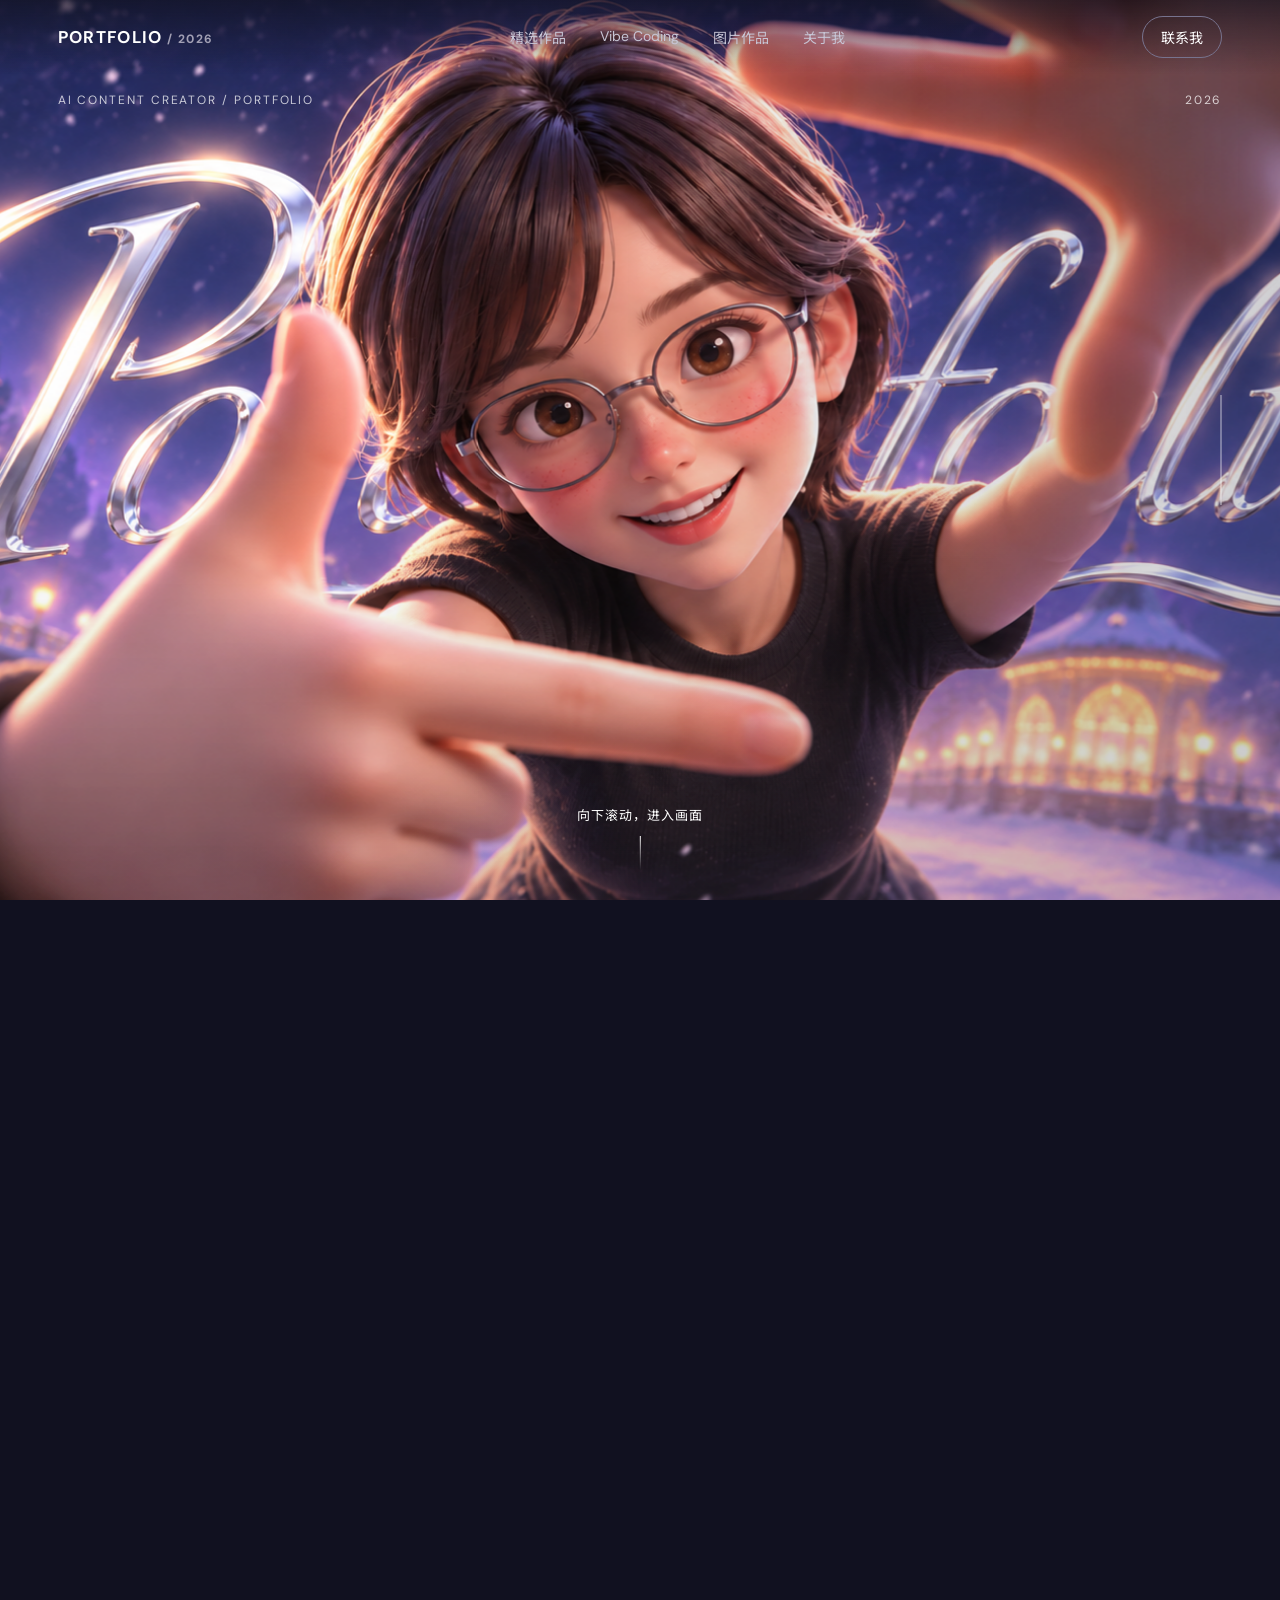
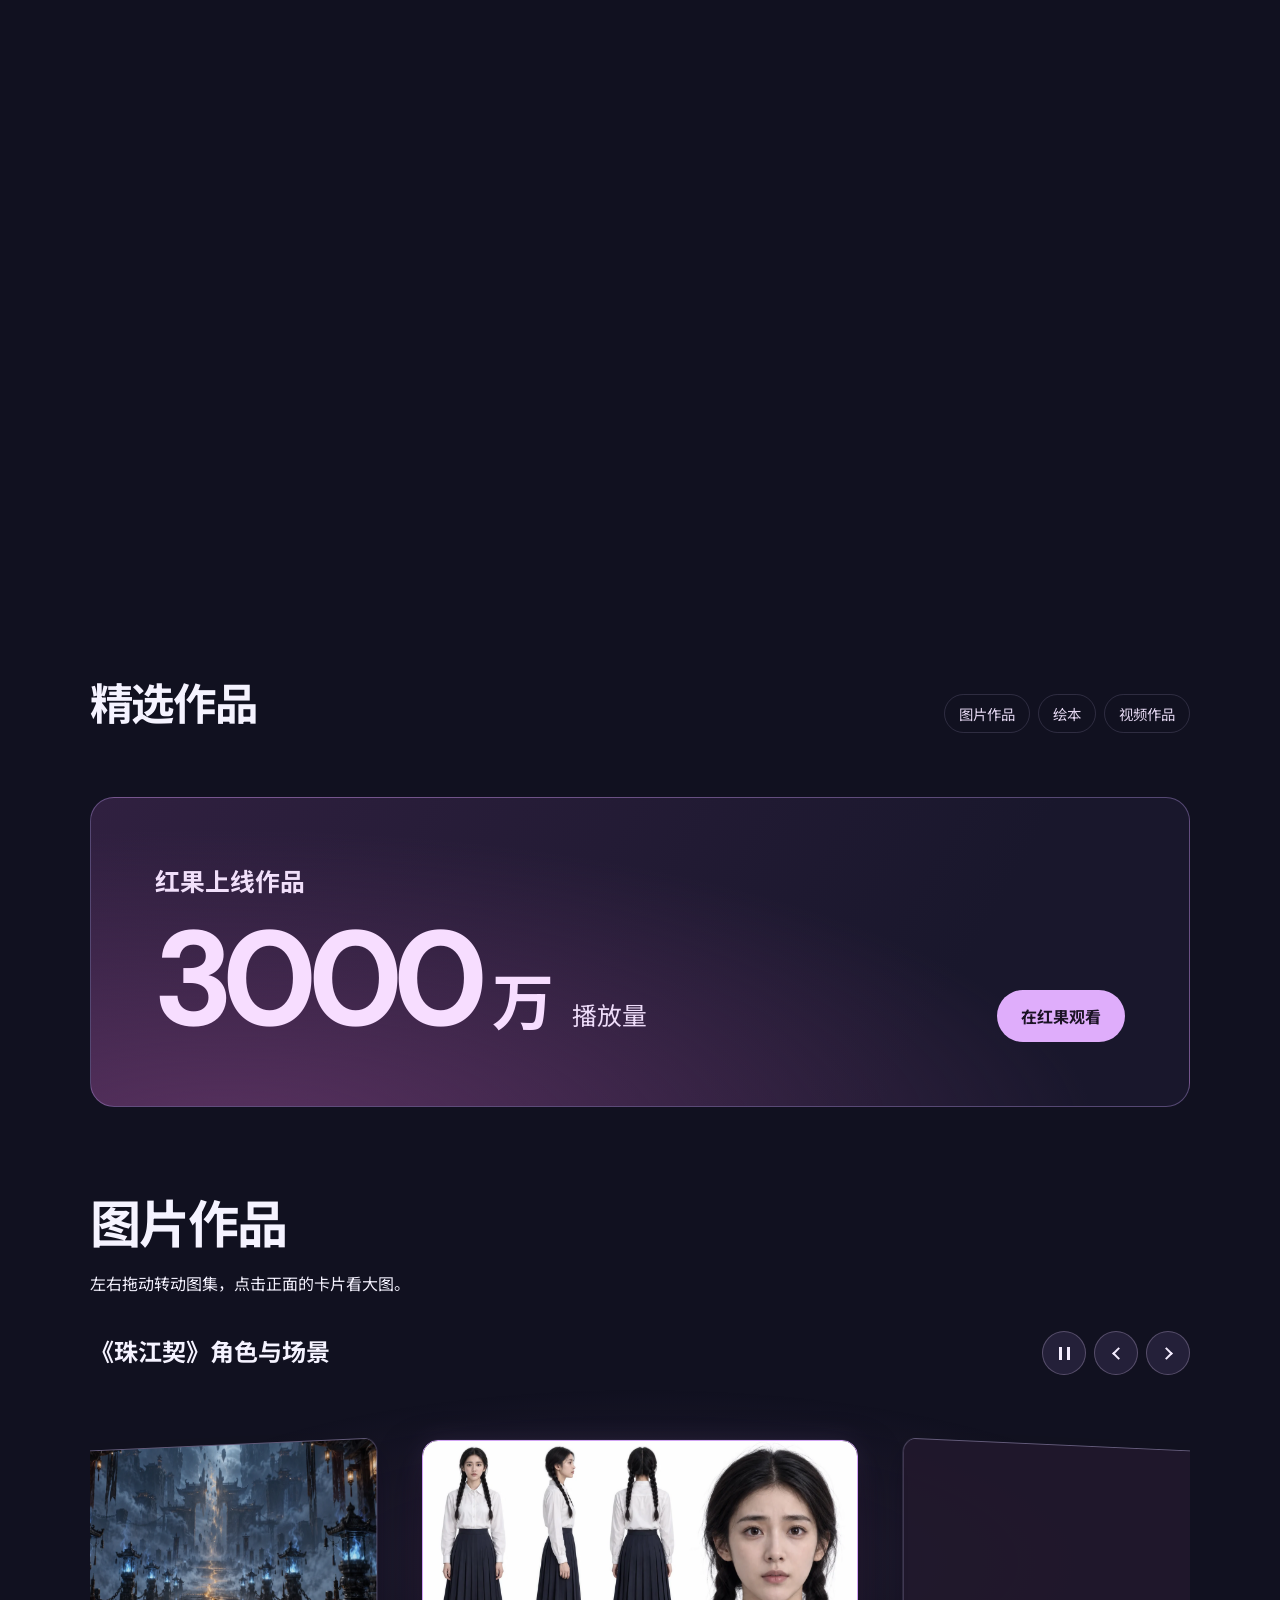
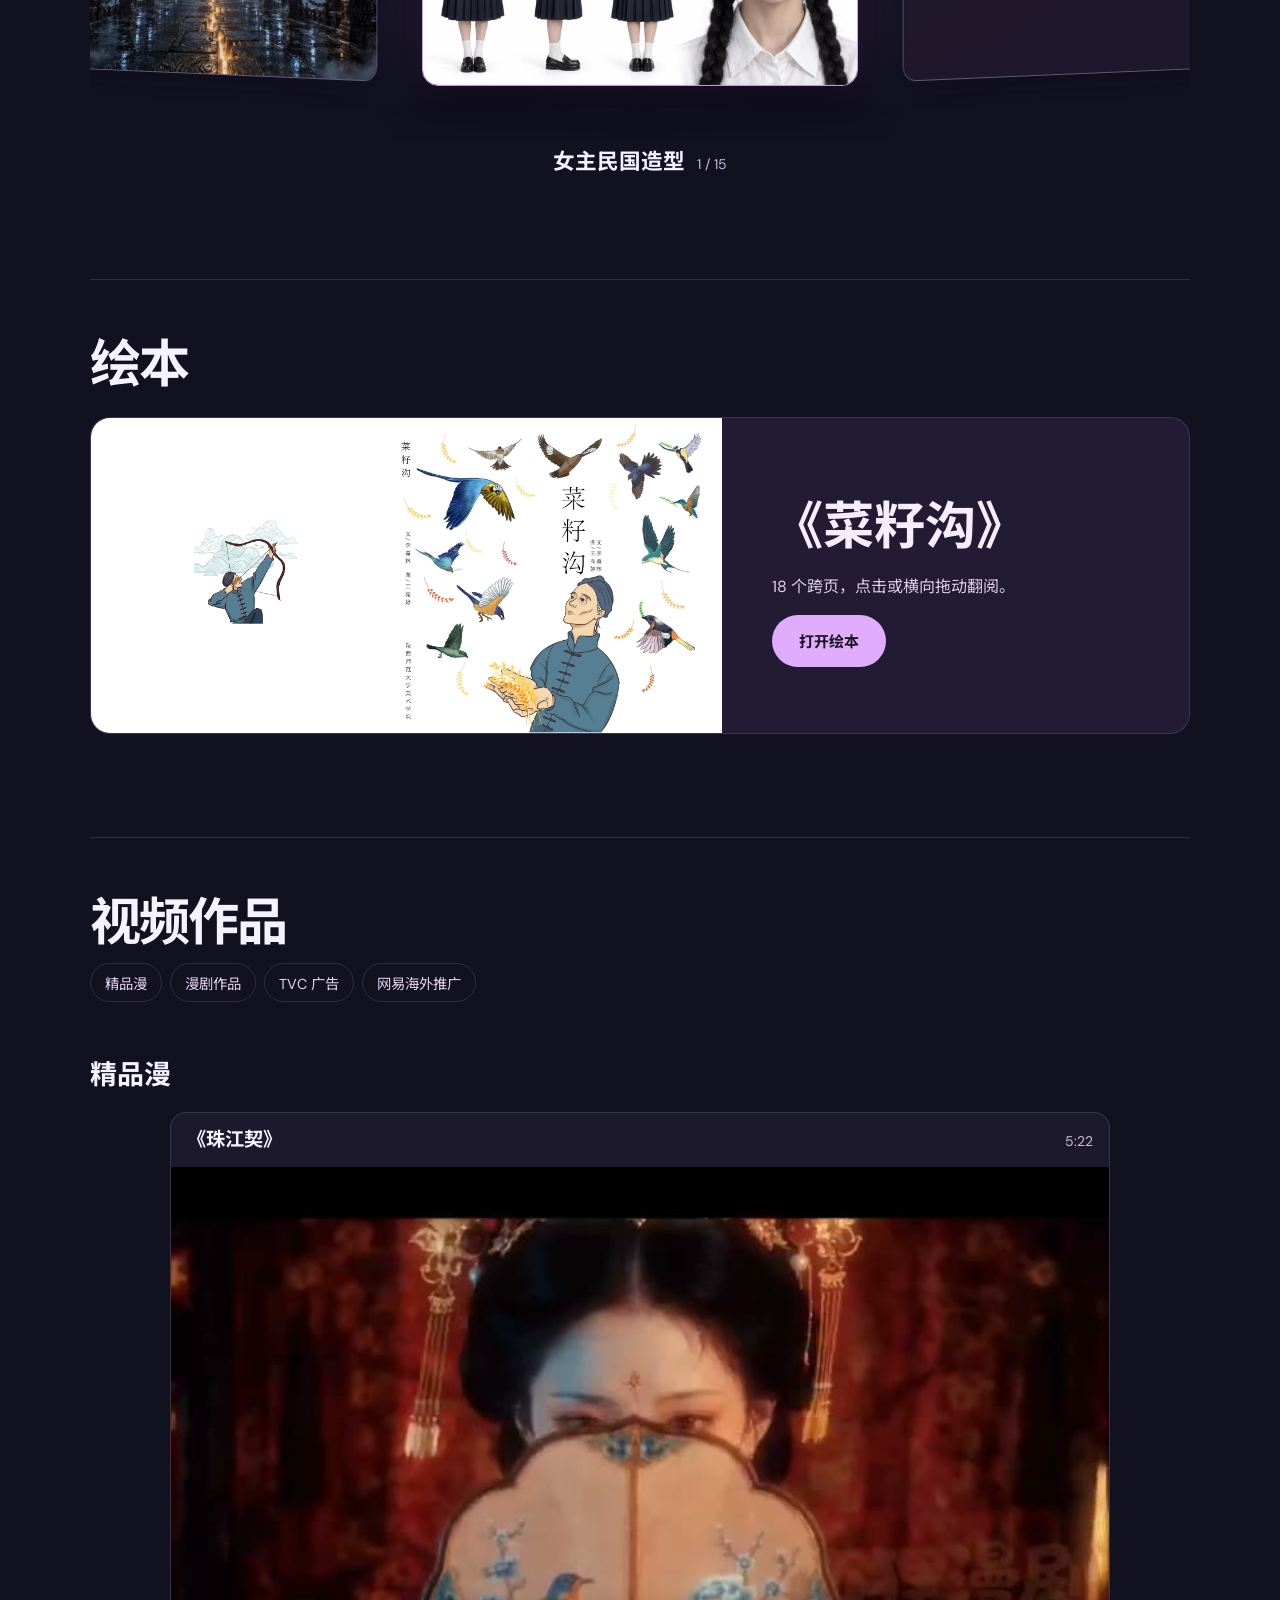
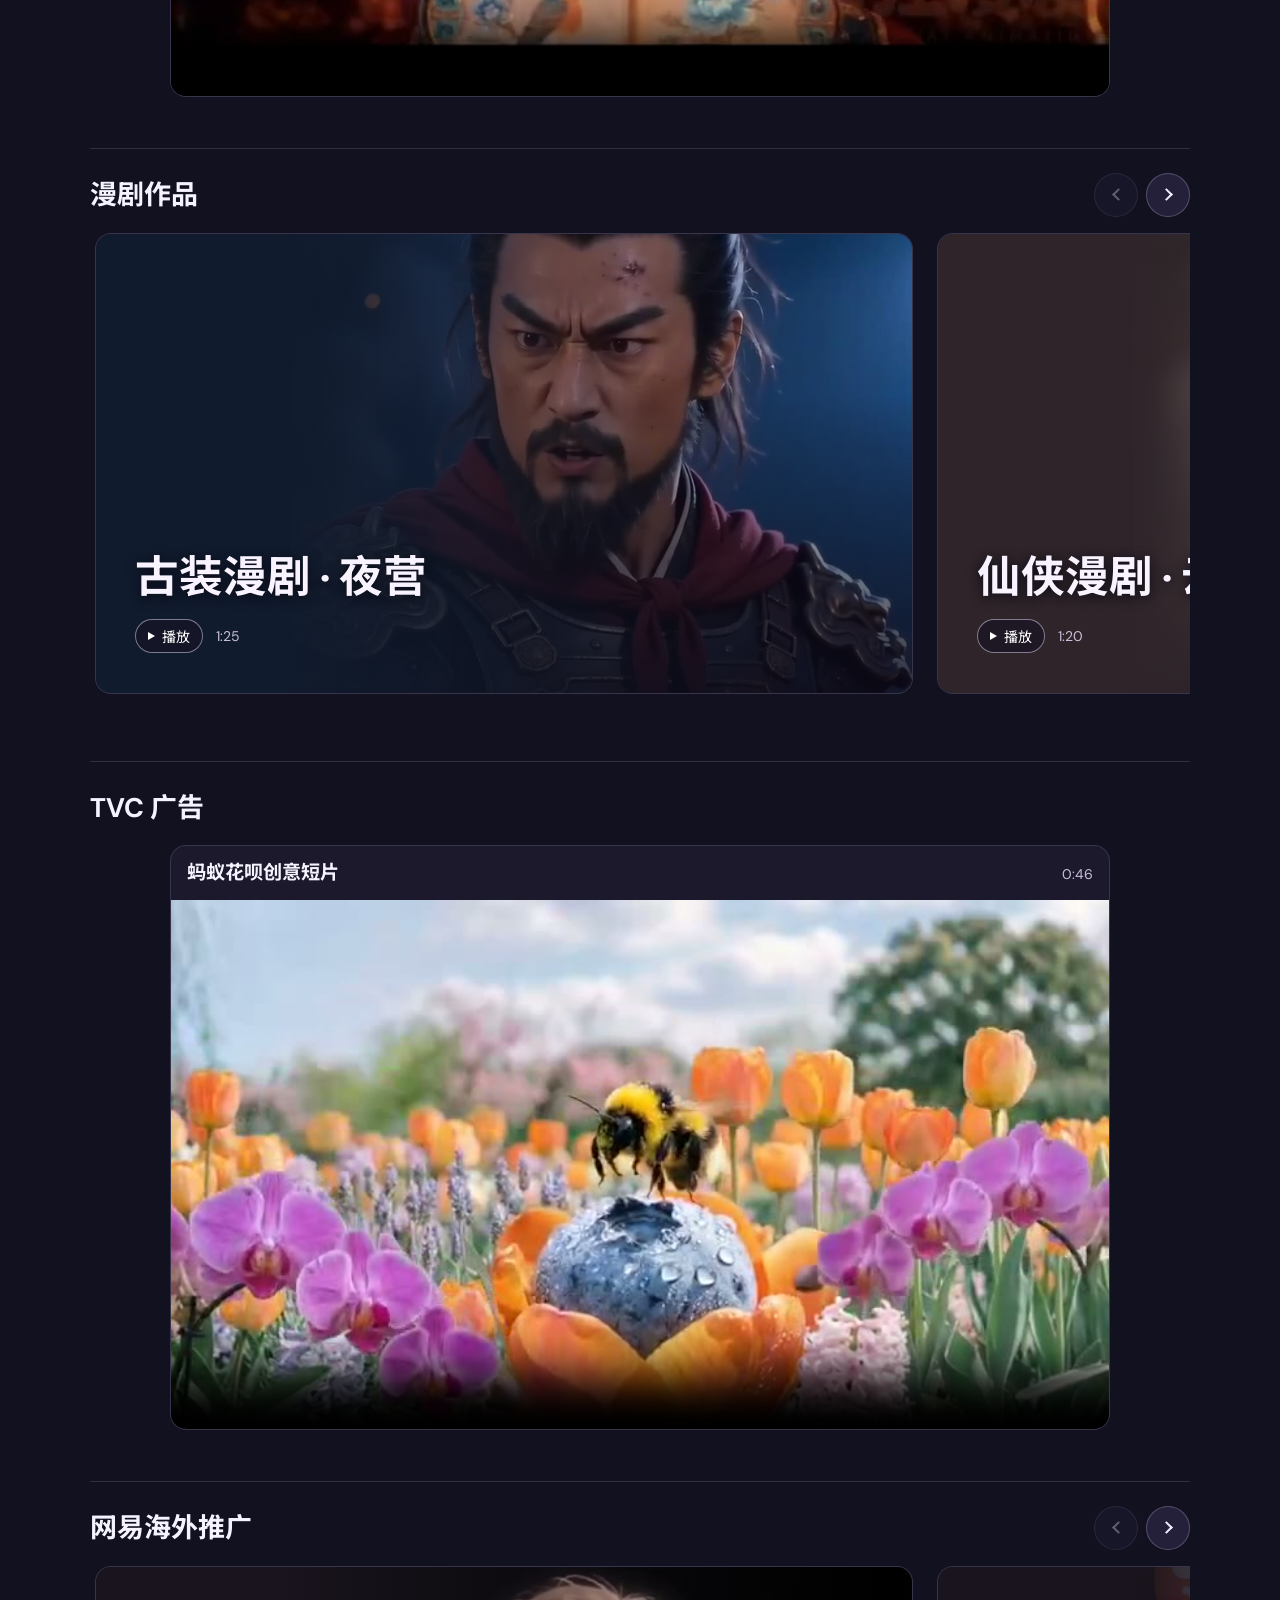
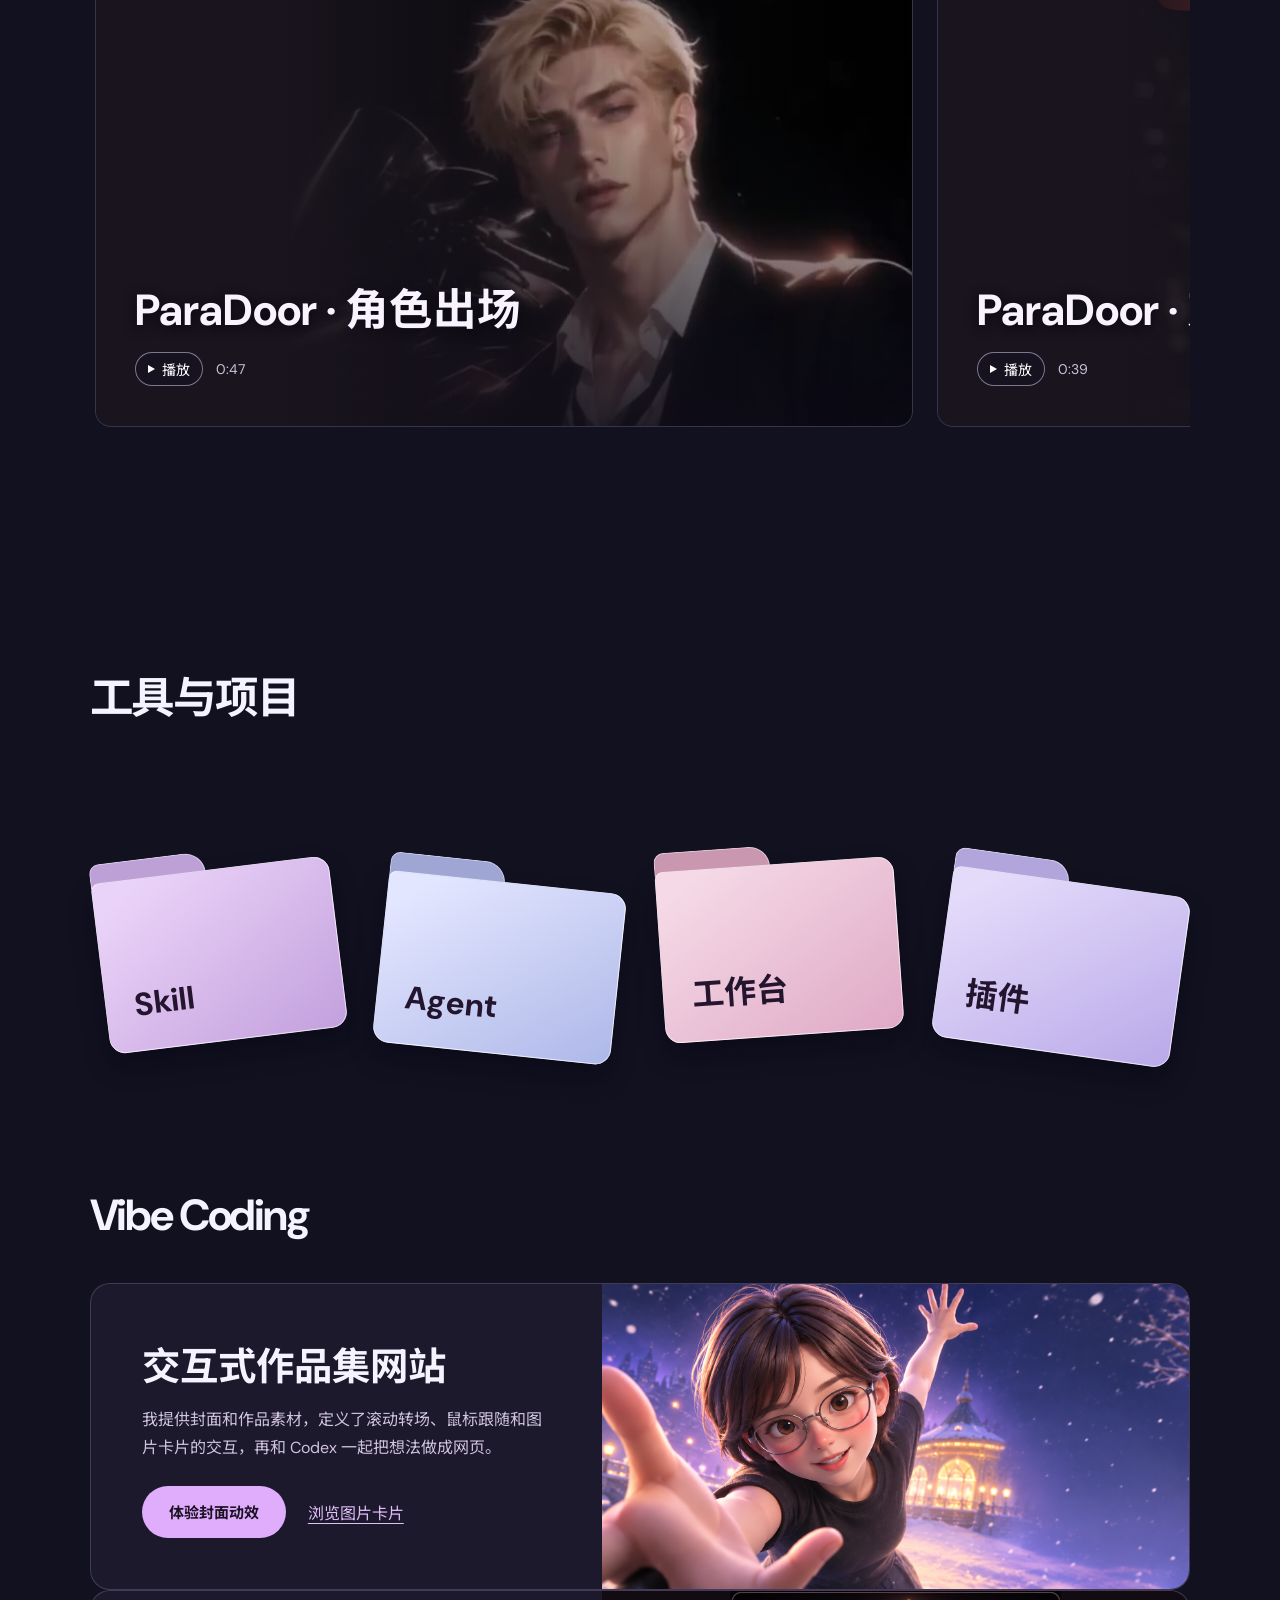
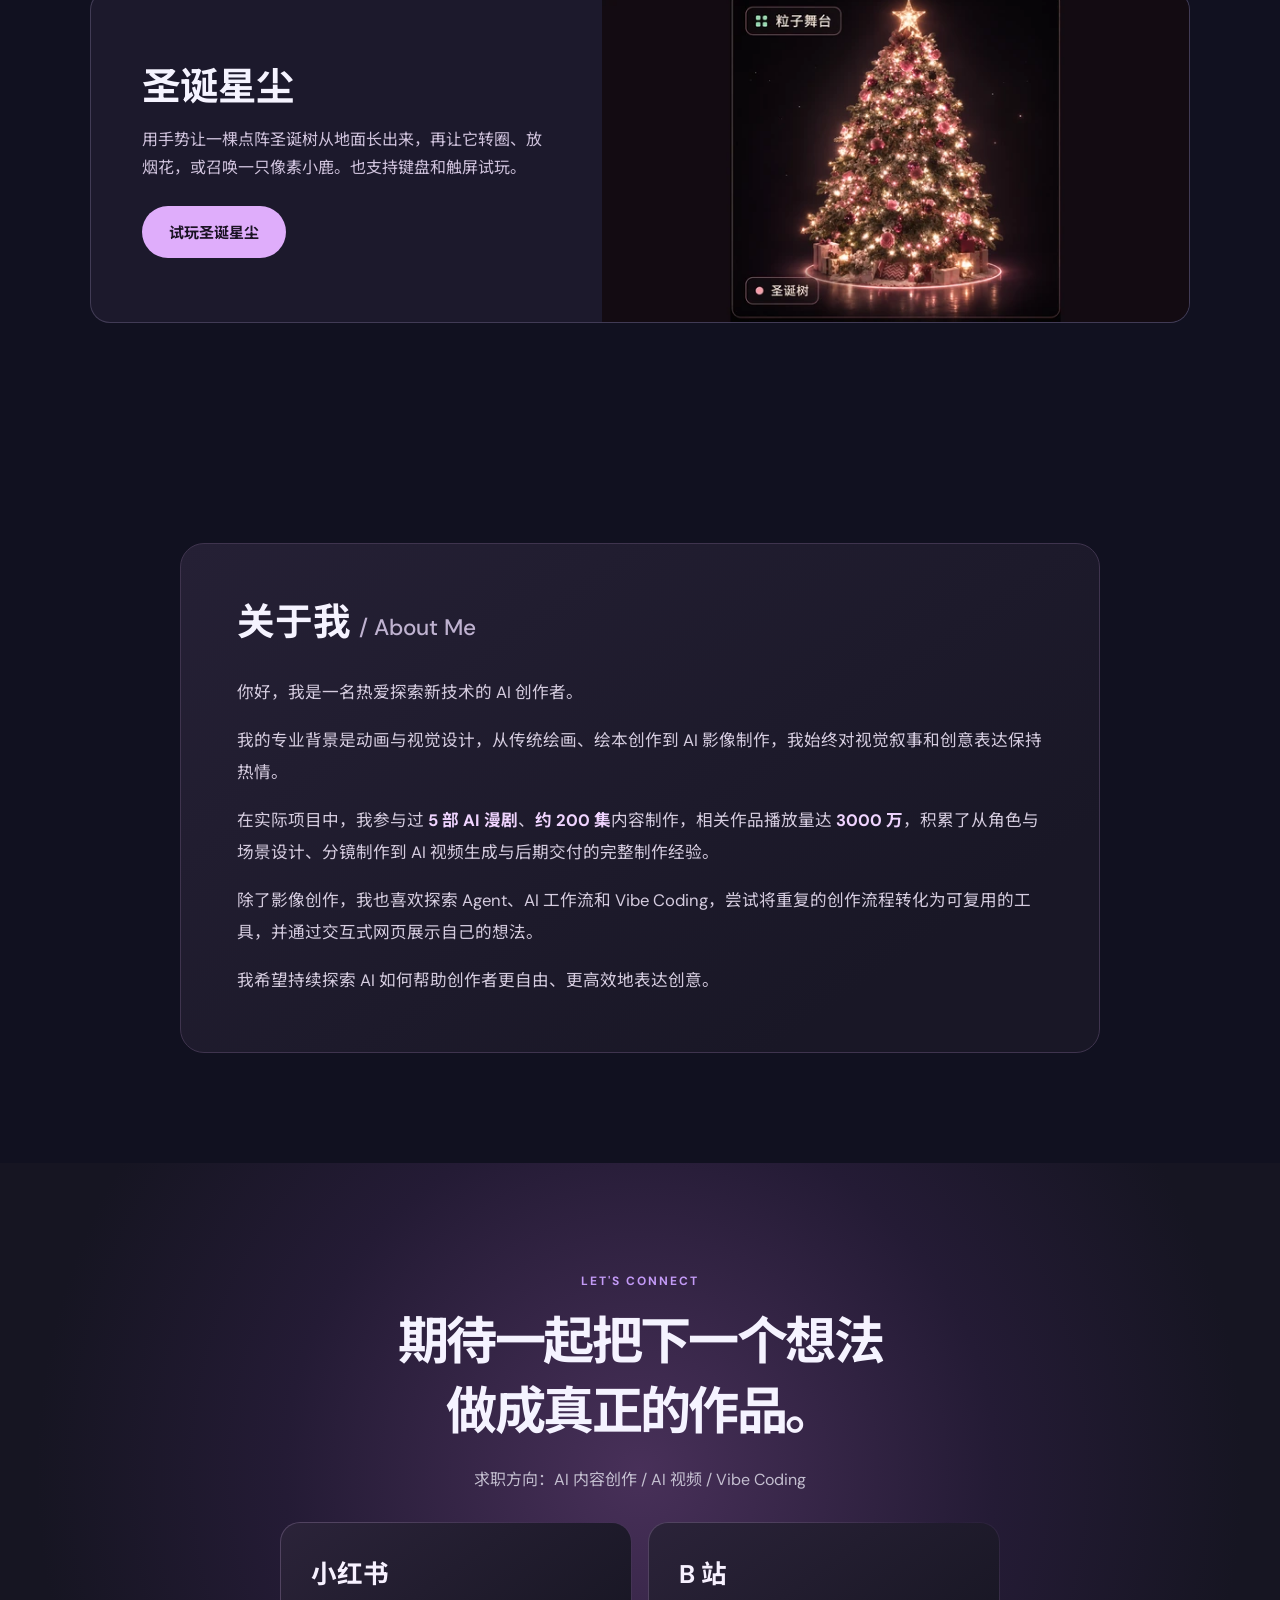
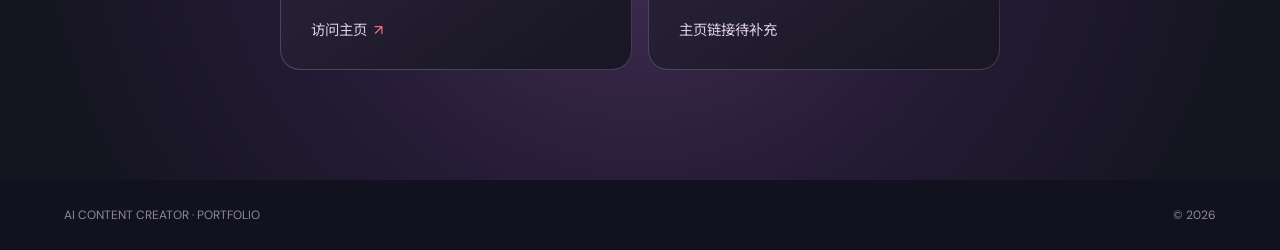
==== commit 9e8e6988: "Publish playable Stardust demo and social profiles" ====
--- a/index.html
+++ b/index.html
@@ -11,6 +11,7 @@
   <script src="hero.js" defer></script>
   <script src="works.js" defer></script>
   <script src="project-folders.js" defer></script>
+  <script src="social-profiles.js" defer></script>
 </head>
 <body>
   <header class="site-header"><a class="brand" href="#top">PORTFOLIO<span> / 2026</span></a><nav aria-label="主导航"><a href="#works">精选作品</a><a href="#vibe-coding">Vibe Coding</a><a href="#approach">图片作品</a><a href="#about">关于我</a></nav><a class="header-cta" href="#contact">联系我</a></header>
@@ -423,7 +424,7 @@
             <a class="button button-primary" href="stardust-tree/index.html?from=portfolio">试玩圣诞星尘</a>
           </div>
         </div>
-        <img class="vibe-case-image" src="assets/stardust-tree.webp" alt="夜色中的点阵圣诞树，树下有一只像素小鹿" width="592" height="333" loading="lazy" decoding="async">
+        <img class="vibe-case-image" src="assets/stardust-tree.webp" alt="装饰着玫瑰、暖灯和金色星星的圣诞树" width="640" height="360" loading="lazy" decoding="async">
       </article>
     </section>
     <section class="section about-section" id="about" aria-labelledby="about-title">
@@ -438,7 +439,21 @@
         </div>
       </div>
     </section>
-    <section class="contact" id="contact"><p class="eyebrow">LET'S CONNECT</p><h2>期待一起把下一个想法<br>做成真正的作品。</h2><p>求职方向：AI 内容创作 / AI 视频 / Vibe Coding</p><div class="contact-note">联系方式待补充</div></section>
+    <section class="contact" id="contact">
+      <p class="eyebrow">LET'S CONNECT</p>
+      <h2>期待一起把下一个想法<br>做成真正的作品。</h2>
+      <p>求职方向：AI 内容创作 / AI 视频 / Vibe Coding</p>
+      <div class="social-profiles">
+        <a class="social-profile social-profile--red" href="https://xhslink.cn/o/7uA6zf2yUjx" target="_blank" rel="noopener noreferrer">
+          <span class="social-profile-name">小红书</span>
+          <span class="social-profile-detail">访问主页 <span aria-hidden="true">↗</span></span>
+        </a>
+        <div class="social-profile social-profile--bilibili">
+          <span class="social-profile-name">B 站</span>
+          <span class="social-profile-detail">主页链接待补充</span>
+        </div>
+      </div>
+    </section>
   </main><footer><span>AI CONTENT CREATOR · PORTFOLIO</span><span>© 2026</span></footer>
   <dialog class="media-viewer image-viewer" aria-labelledby="image-viewer-title">
     <div class="media-viewer-bar">
--- a/style.css
+++ b/style.css
@@ -89,3 +89,98 @@
   color: #f0d4ff;
   font-weight: 700;
 }
+
+.social-profiles {
+  display: grid;
+  grid-template-columns: repeat(2, minmax(0, 1fr));
+  gap: 16px;
+  max-width: 720px;
+  margin: 32px auto 0;
+  text-align: left;
+}
+
+.social-profile {
+  --spotlight-x: 85%;
+  --spotlight-y: 0%;
+  position: relative;
+  isolation: isolate;
+  display: flex;
+  flex-direction: column;
+  justify-content: space-between;
+  gap: 22px;
+  min-height: 148px;
+  padding: clamp(20px, 3vw, 30px);
+  border: 1px solid transparent;
+  border-radius: 20px;
+  background:
+    linear-gradient(145deg, #2b2339, #191725 85%) padding-box,
+    radial-gradient(200px circle at var(--spotlight-x) var(--spotlight-y),
+      rgb(var(--spotlight-color) / var(--spotlight-edge, 0)), #514360 100%) border-box;
+}
+
+.social-profile--red {
+  --spotlight-color: 255 121 155;
+}
+
+.social-profile--bilibili {
+  --spotlight-color: 116 212 255;
+}
+
+.social-profile::before {
+  position: absolute;
+  z-index: -1;
+  inset: 0;
+  border-radius: inherit;
+  background: radial-gradient(240px circle at var(--spotlight-x) var(--spotlight-y),
+    rgb(var(--spotlight-color) / .26), transparent 100%);
+  opacity: 0;
+  pointer-events: none;
+  transition: opacity .24s ease;
+  content: "";
+}
+
+.social-profile:is(:hover, :active, :focus-visible) {
+  --spotlight-edge: .74;
+}
+
+.social-profile:is(:hover, :active, :focus-visible)::before {
+  opacity: 1;
+}
+
+.social-profile:focus-visible {
+  outline: 2px solid rgb(var(--spotlight-color));
+  outline-offset: 3px;
+}
+
+.social-profile-name {
+  color: #f7f1ff;
+  font-size: clamp(1.2rem, 2.3vw, 1.6rem);
+  font-weight: 700;
+}
+
+.social-profile-detail {
+  color: #ddcfe9;
+  font-size: .9rem;
+}
+
+.social-profile-detail [aria-hidden] {
+  margin-left: .2em;
+  color: rgb(var(--spotlight-color));
+}
+
+@media (max-width: 520px) {
+  .social-profiles {
+    gap: 10px;
+  }
+
+  .social-profile {
+    min-height: 116px;
+    gap: 16px;
+  }
+}
+
+@media (prefers-reduced-motion: reduce) {
+  .social-profile::before {
+    transition: none;
+  }
+}
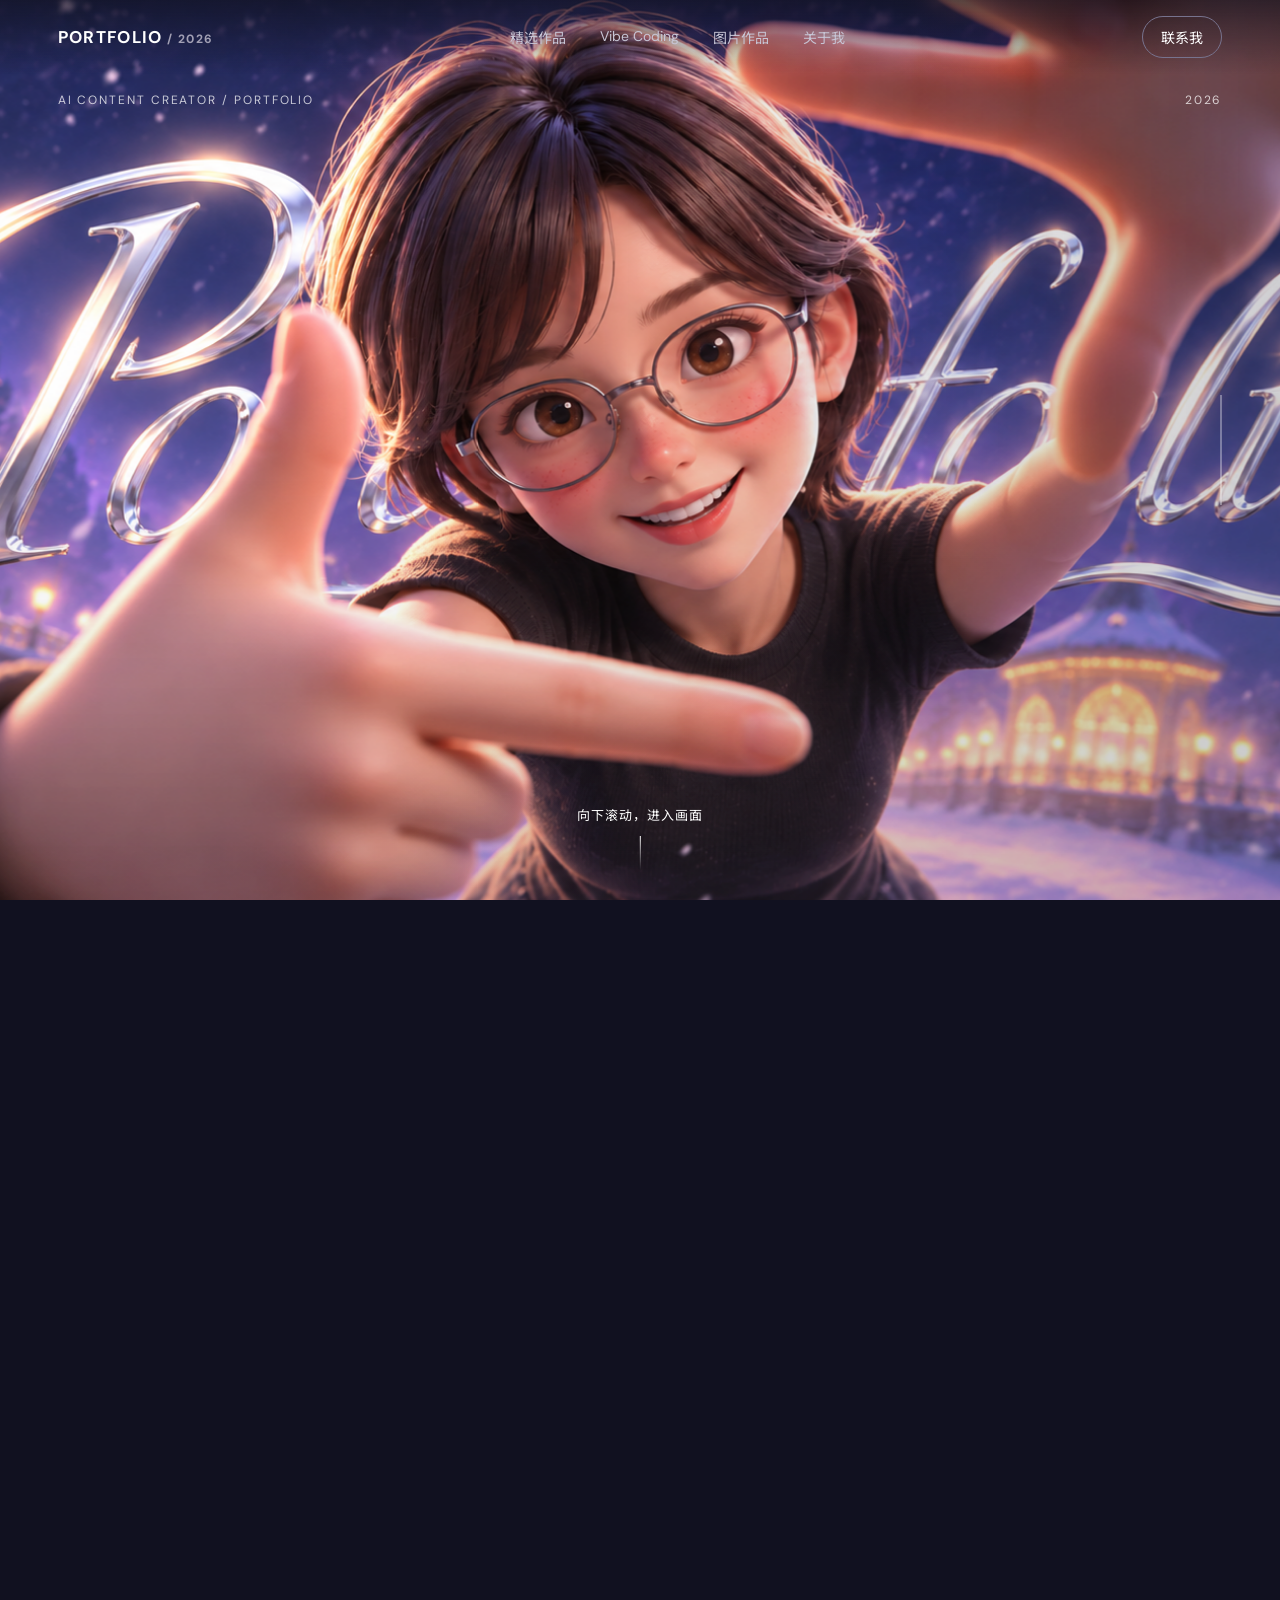
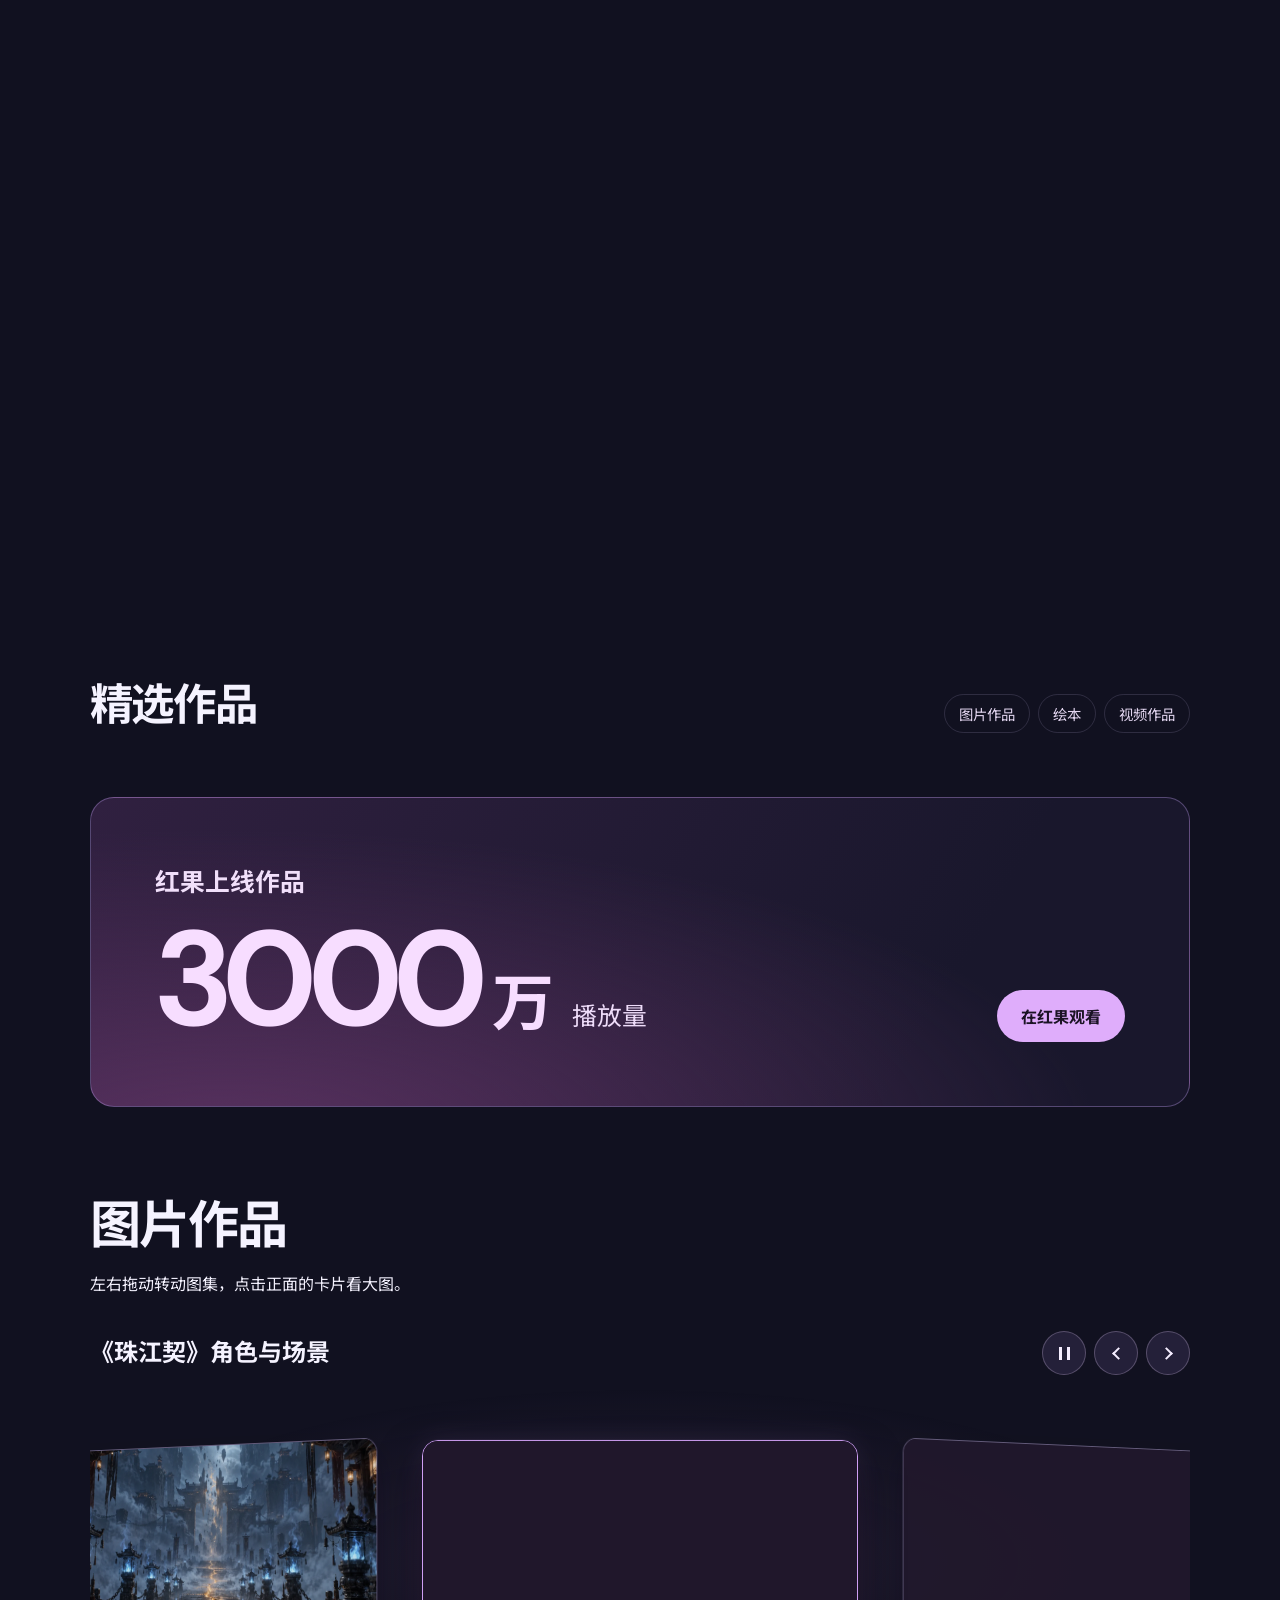
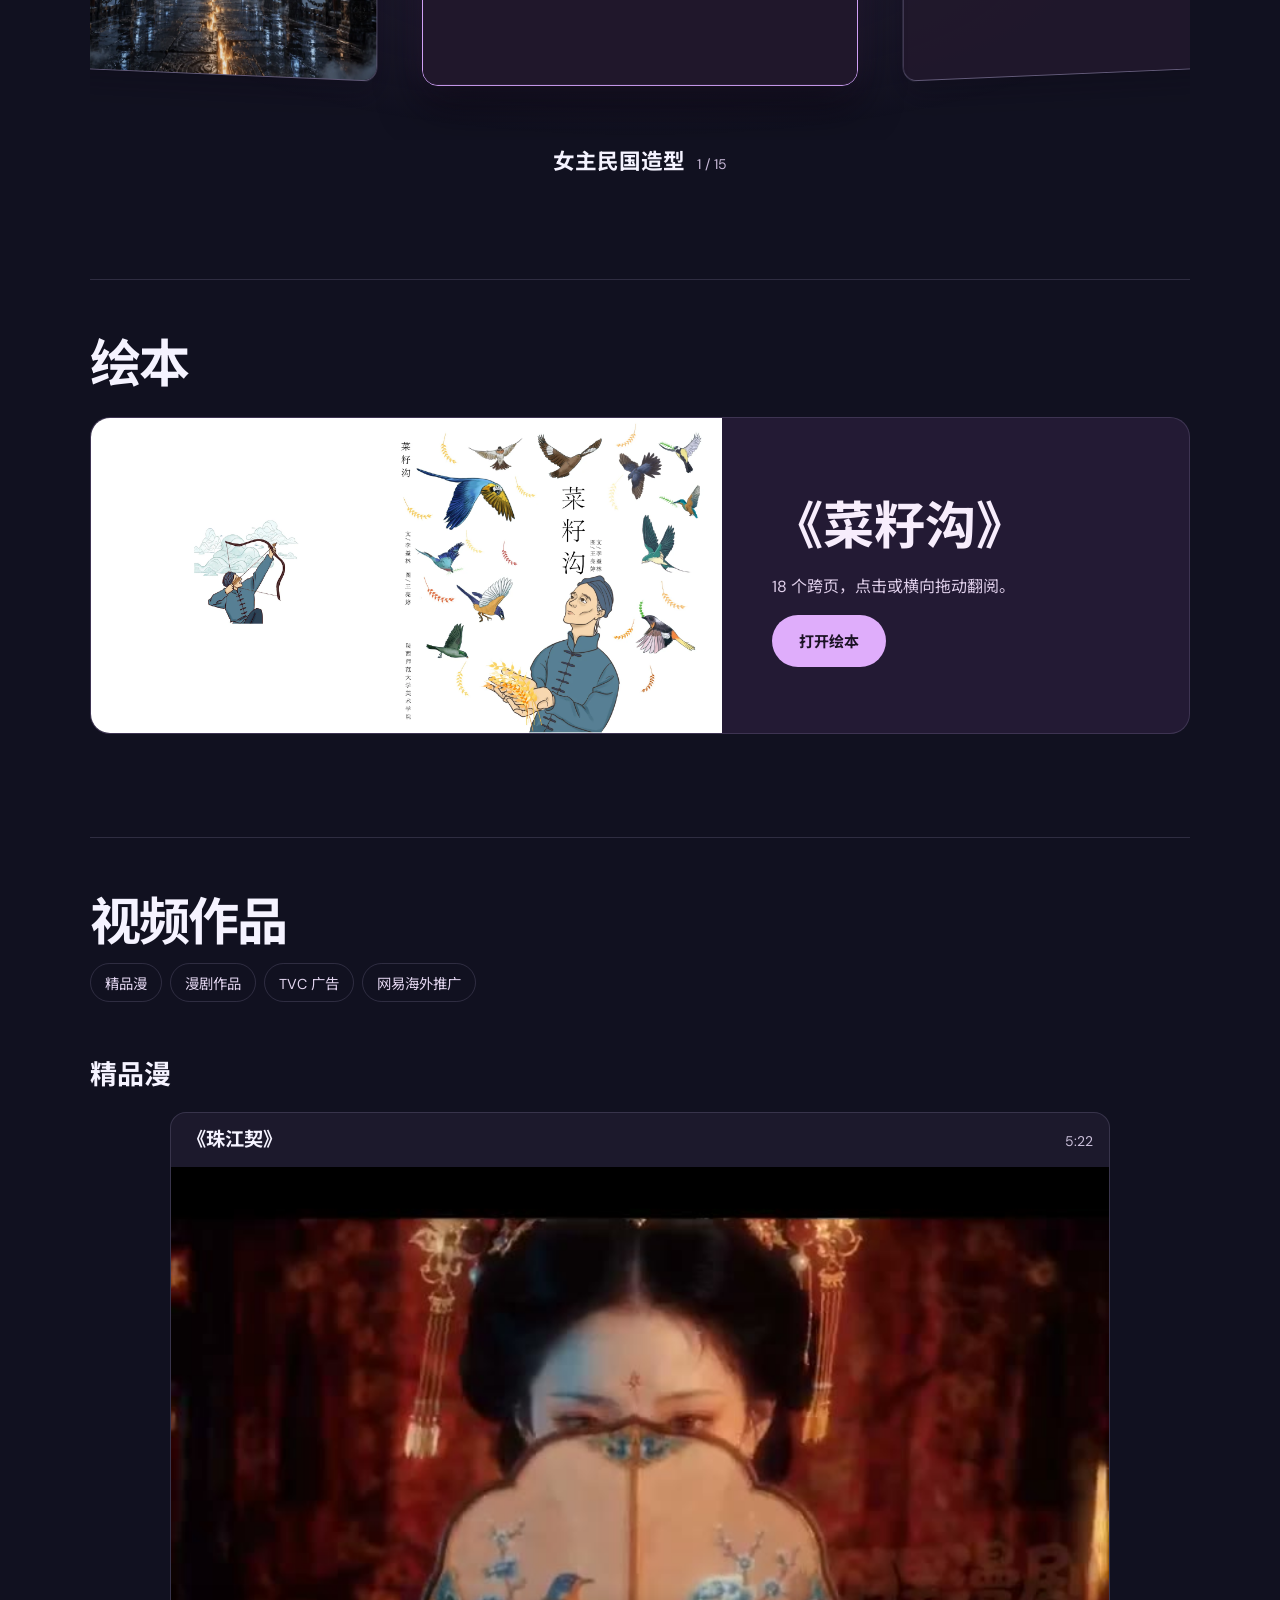
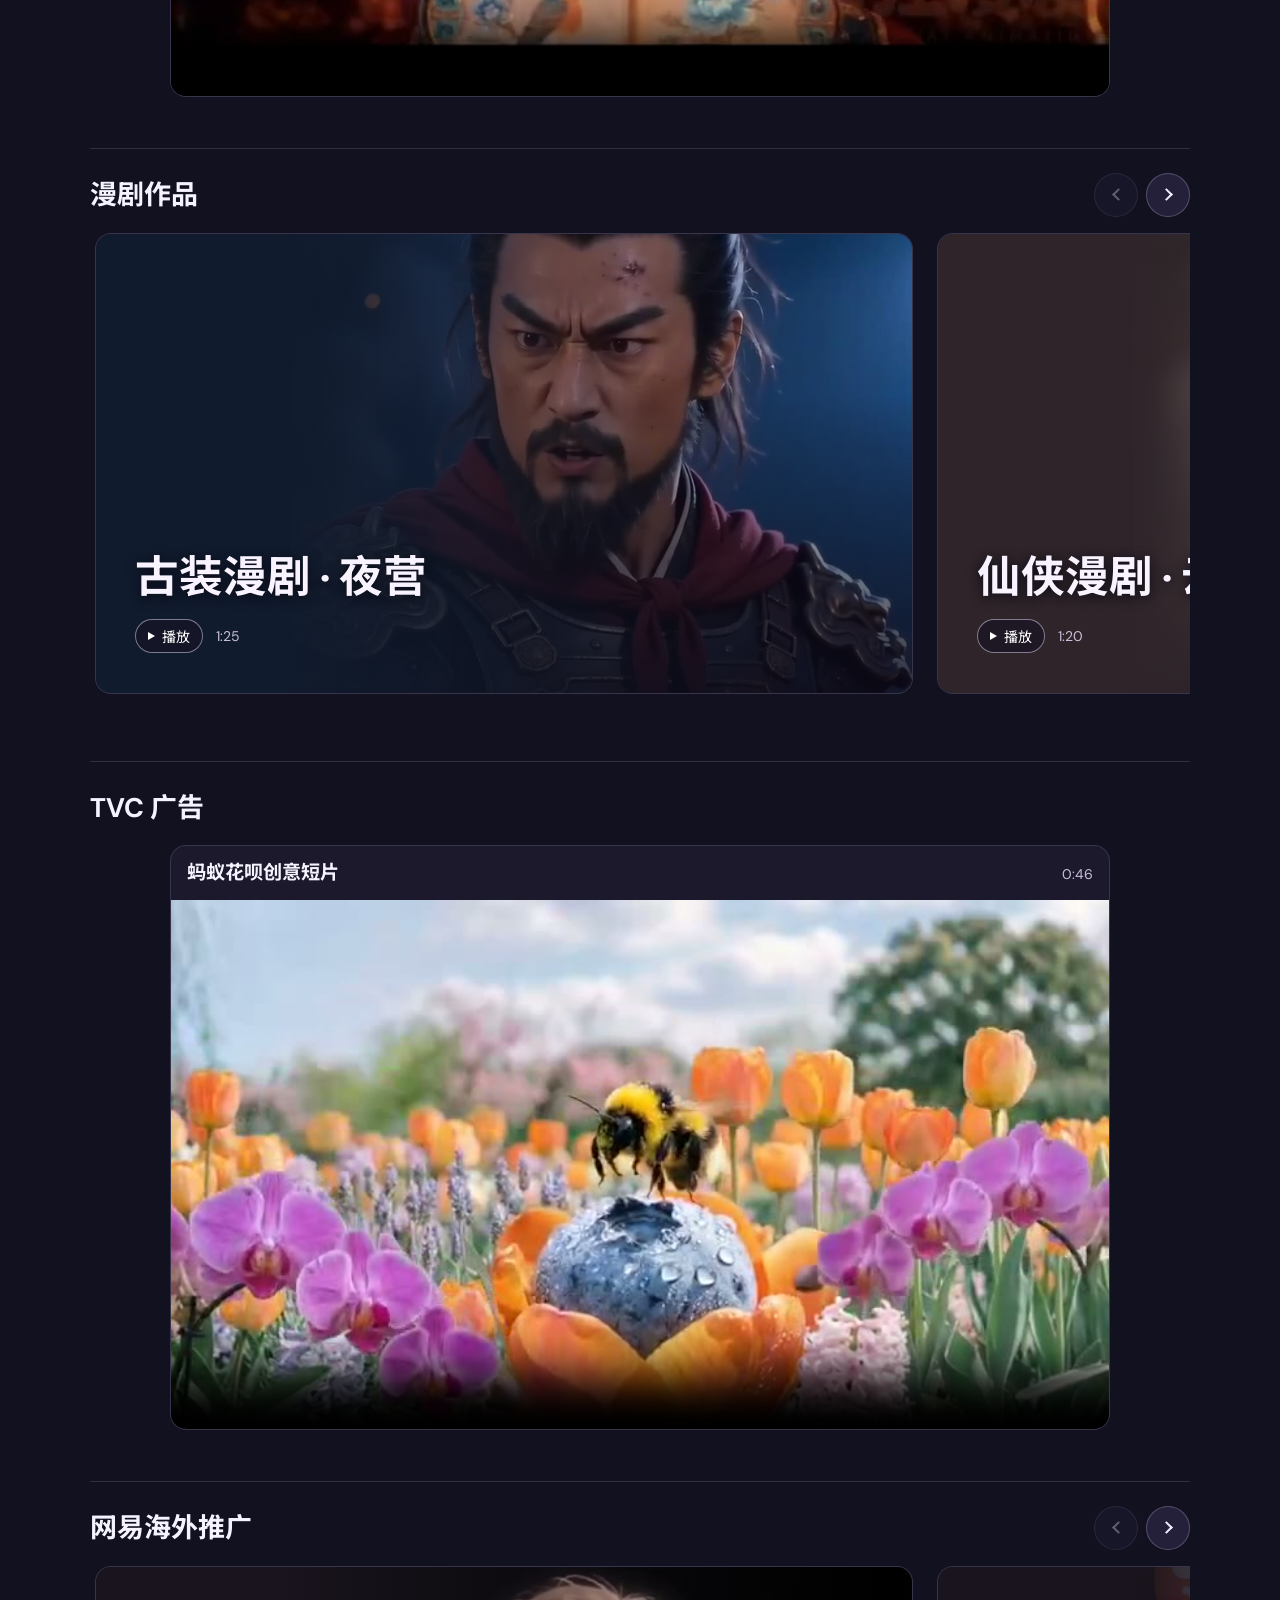
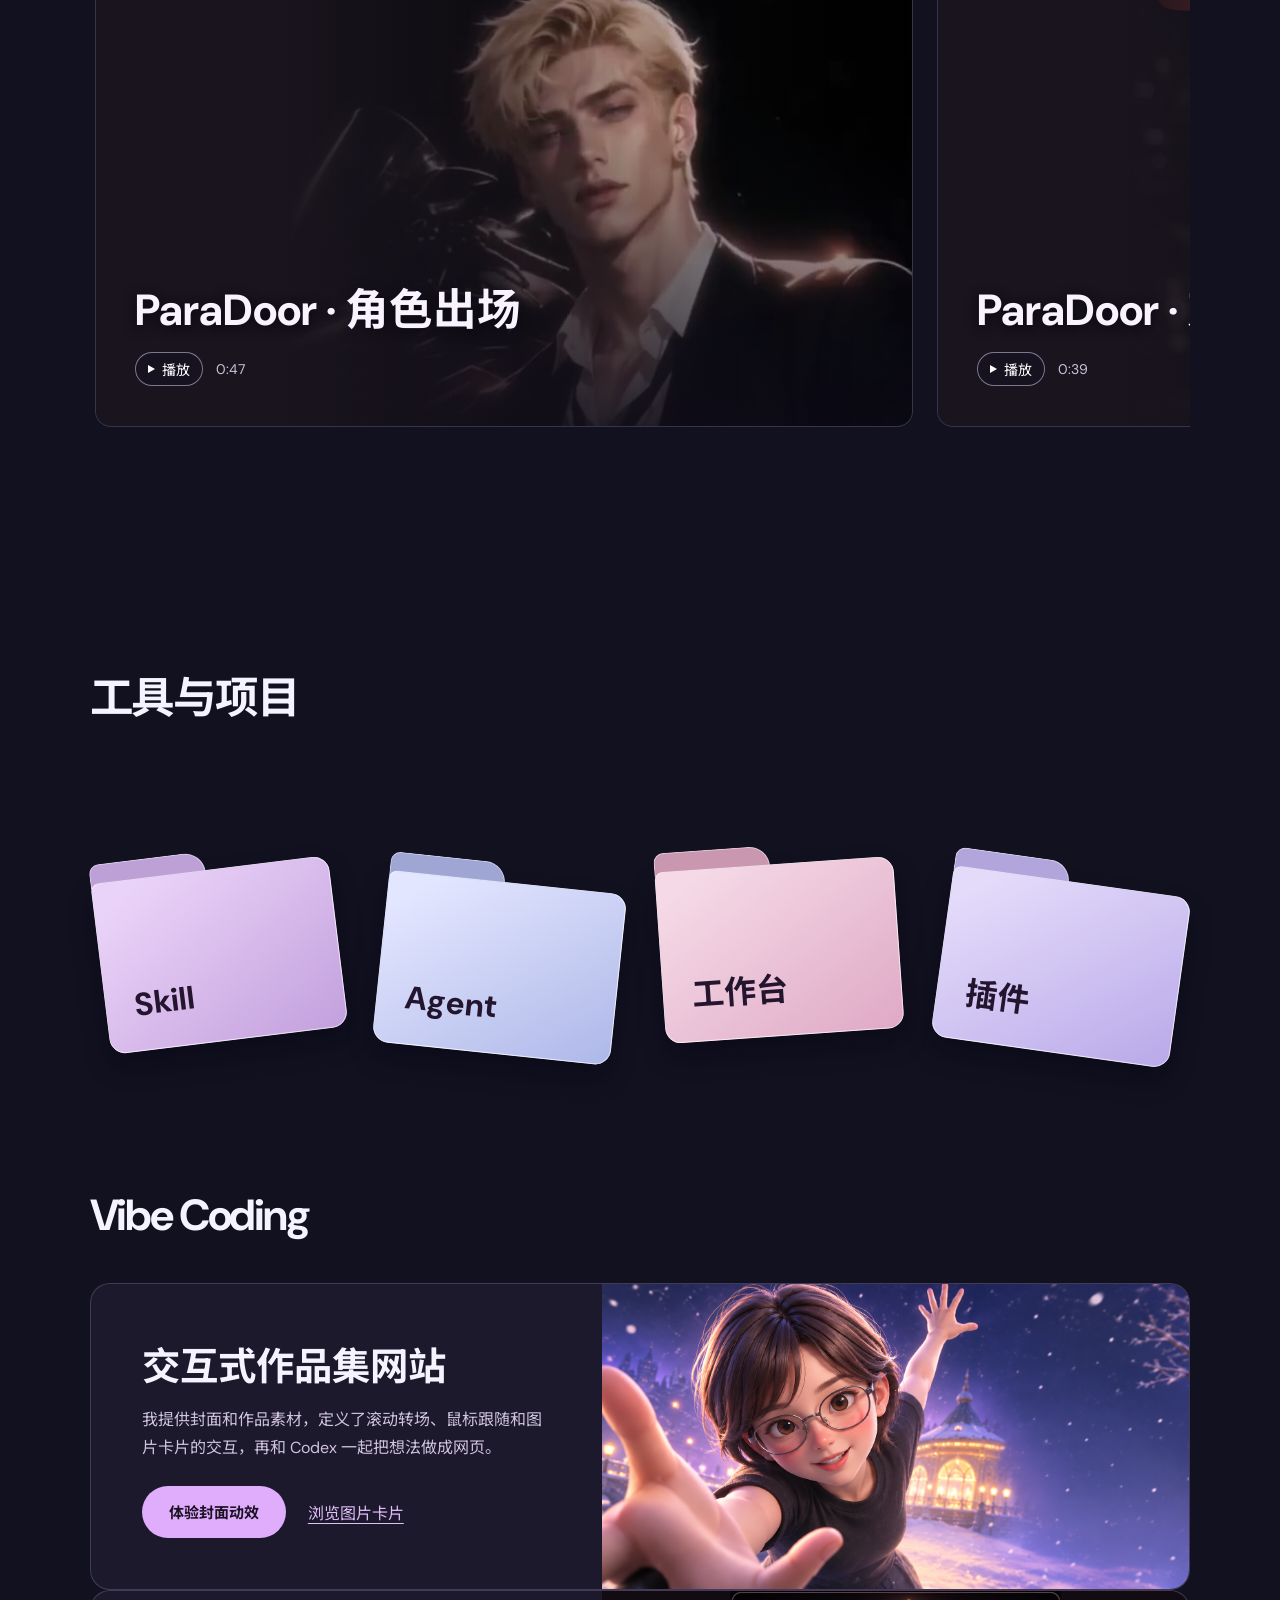
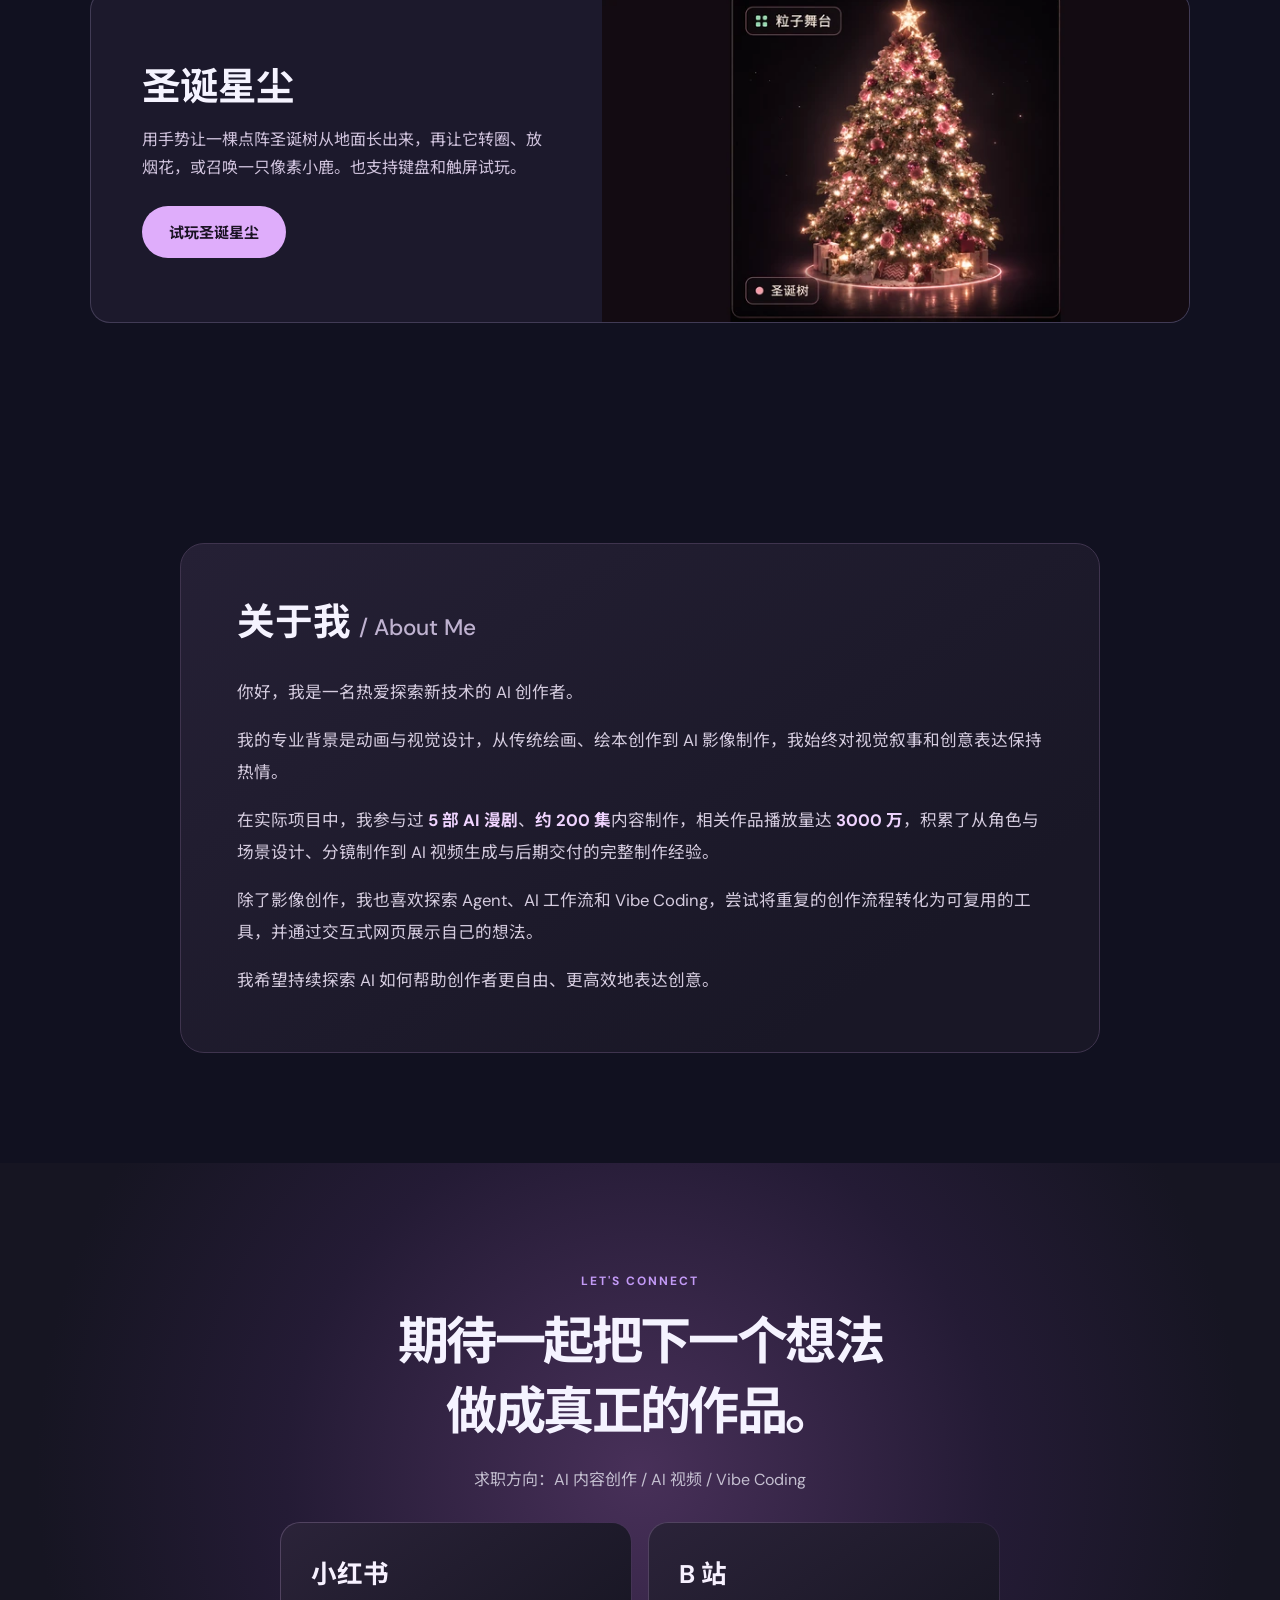
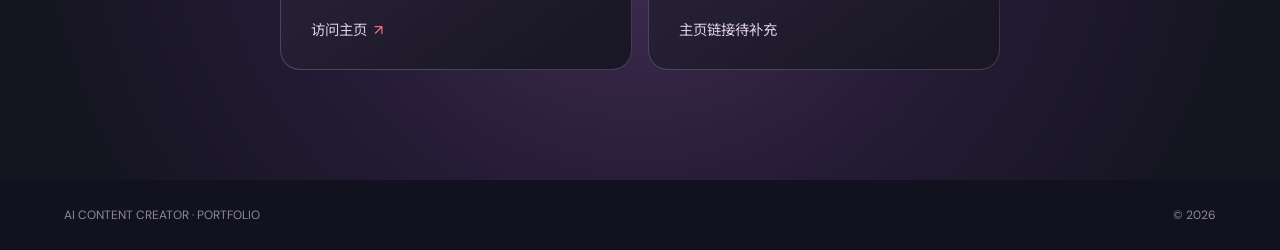
==== commit 9595a509: "Organize portfolio skills and fix the IELTS folder shortcut" ====
--- a/index.html
+++ b/index.html
@@ -379,7 +379,7 @@
         <div class="folder-group">
           <button class="folder-link" type="button" aria-expanded="false" aria-controls="folder-skill-menu"><span>Skill</span></button>
           <div class="folder-menu" id="folder-skill-menu" hidden>
-            <a class="folder-pill" href="projects.html#skill">查看清单</a>
+            <a class="folder-pill" href="projects.html#skill">打开技能库</a>
           </div>
         </div>
         <div class="folder-group">
@@ -391,6 +391,7 @@
         <div class="folder-group">
           <button class="folder-link" type="button" aria-expanded="false" aria-controls="folder-workbench-menu"><span>工作台</span></button>
           <div class="folder-menu" id="folder-workbench-menu" hidden>
+            <a class="folder-pill" href="https://ada-workbench-lab.lovable.app/demos/ielts-os-v21.html">打开 IELTS 工作台</a>
             <a class="folder-pill" href="projects.html#workbench">查看清单</a>
             <a class="folder-pill" href="https://github.com/liangtingwang123-rgb/workplant" target="_blank" rel="noopener noreferrer">GitHub 仓库</a>
           </div>
--- a/projects.css
+++ b/projects.css
@@ -169,6 +169,12 @@
   --pill-delay: 75ms;
 }
 
+#folder-workbench-menu .folder-pill {
+  animation: folder-pill-rise .44s cubic-bezier(.2, 1.3, .42, 1) var(--pill-delay) both;
+  -webkit-user-select: none;
+  user-select: none;
+}
+
 .folder-pill:hover,
 .folder-pill:focus-visible {
   background: #fff6ff;
@@ -293,7 +299,8 @@
     transition: none;
   }
 
-  .folder-pill {
+  .folder-pill,
+  #folder-workbench-menu .folder-pill {
     animation: none;
   }
 }
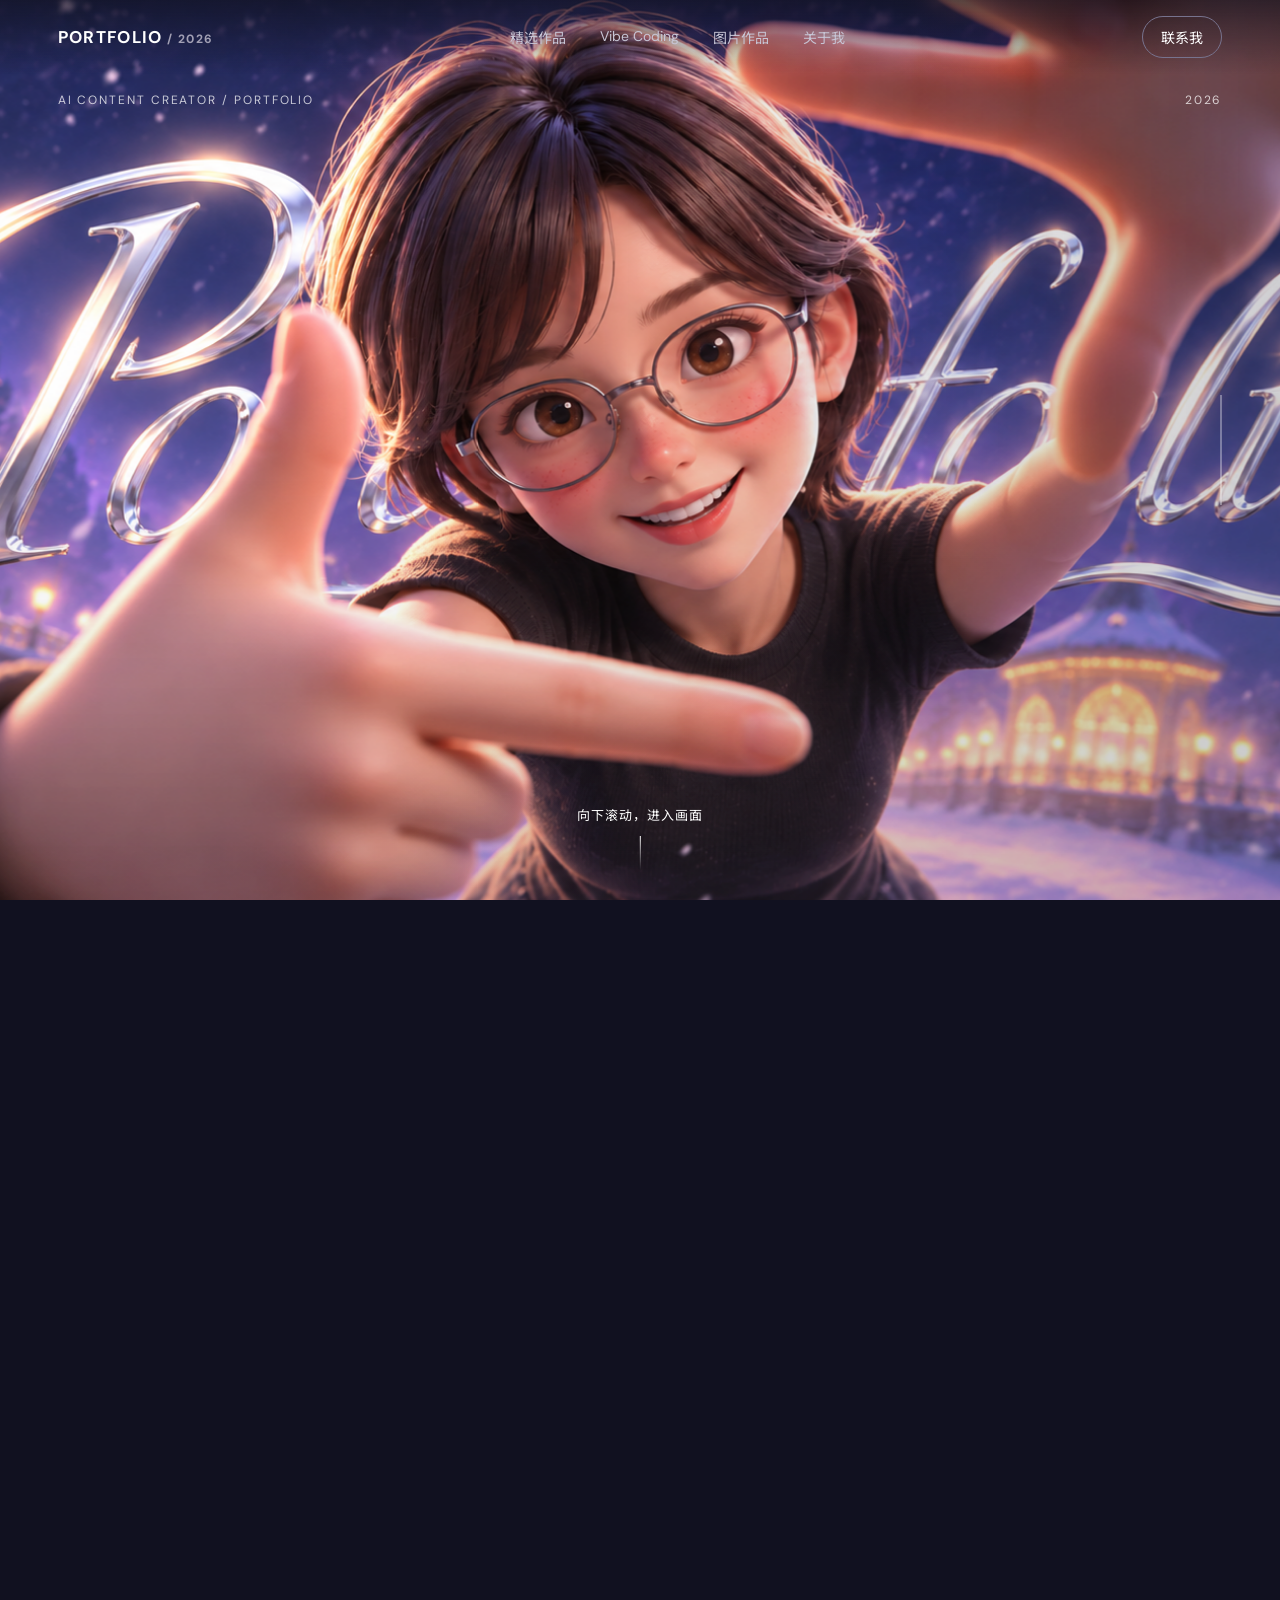
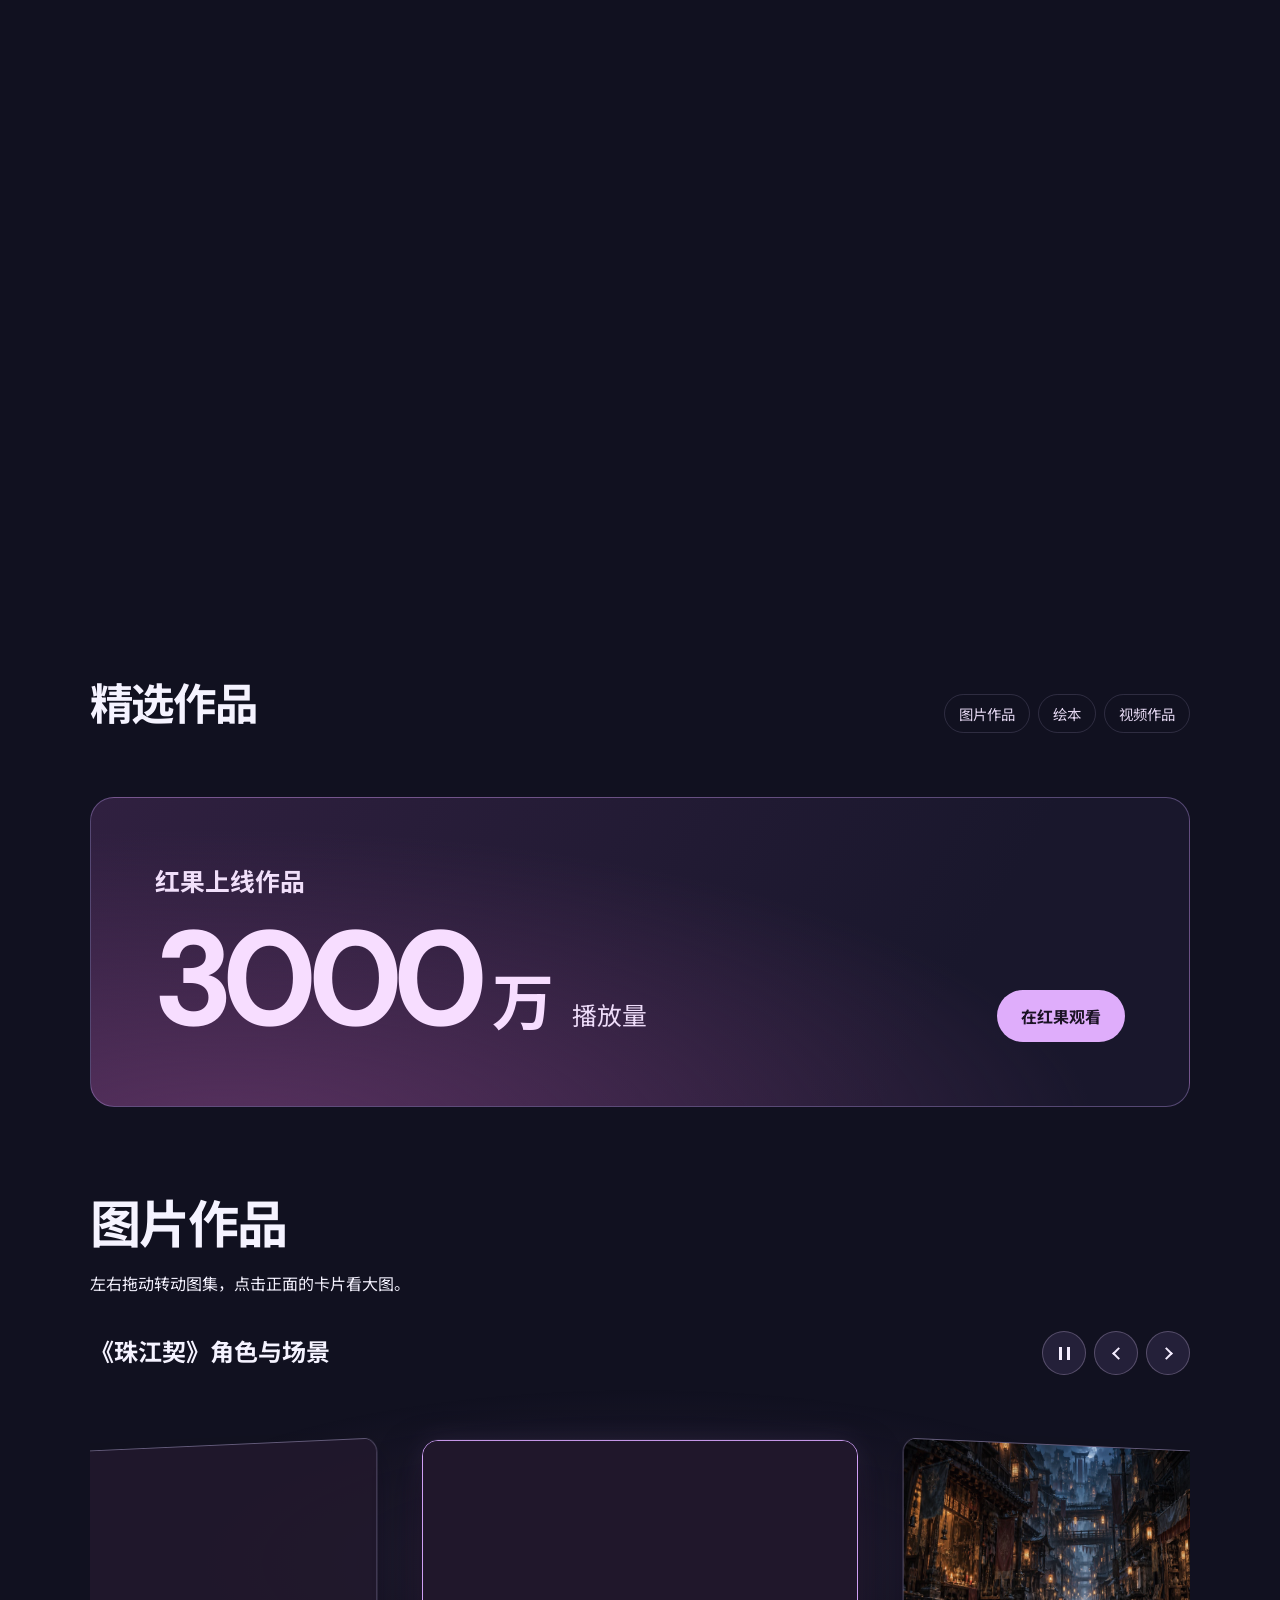
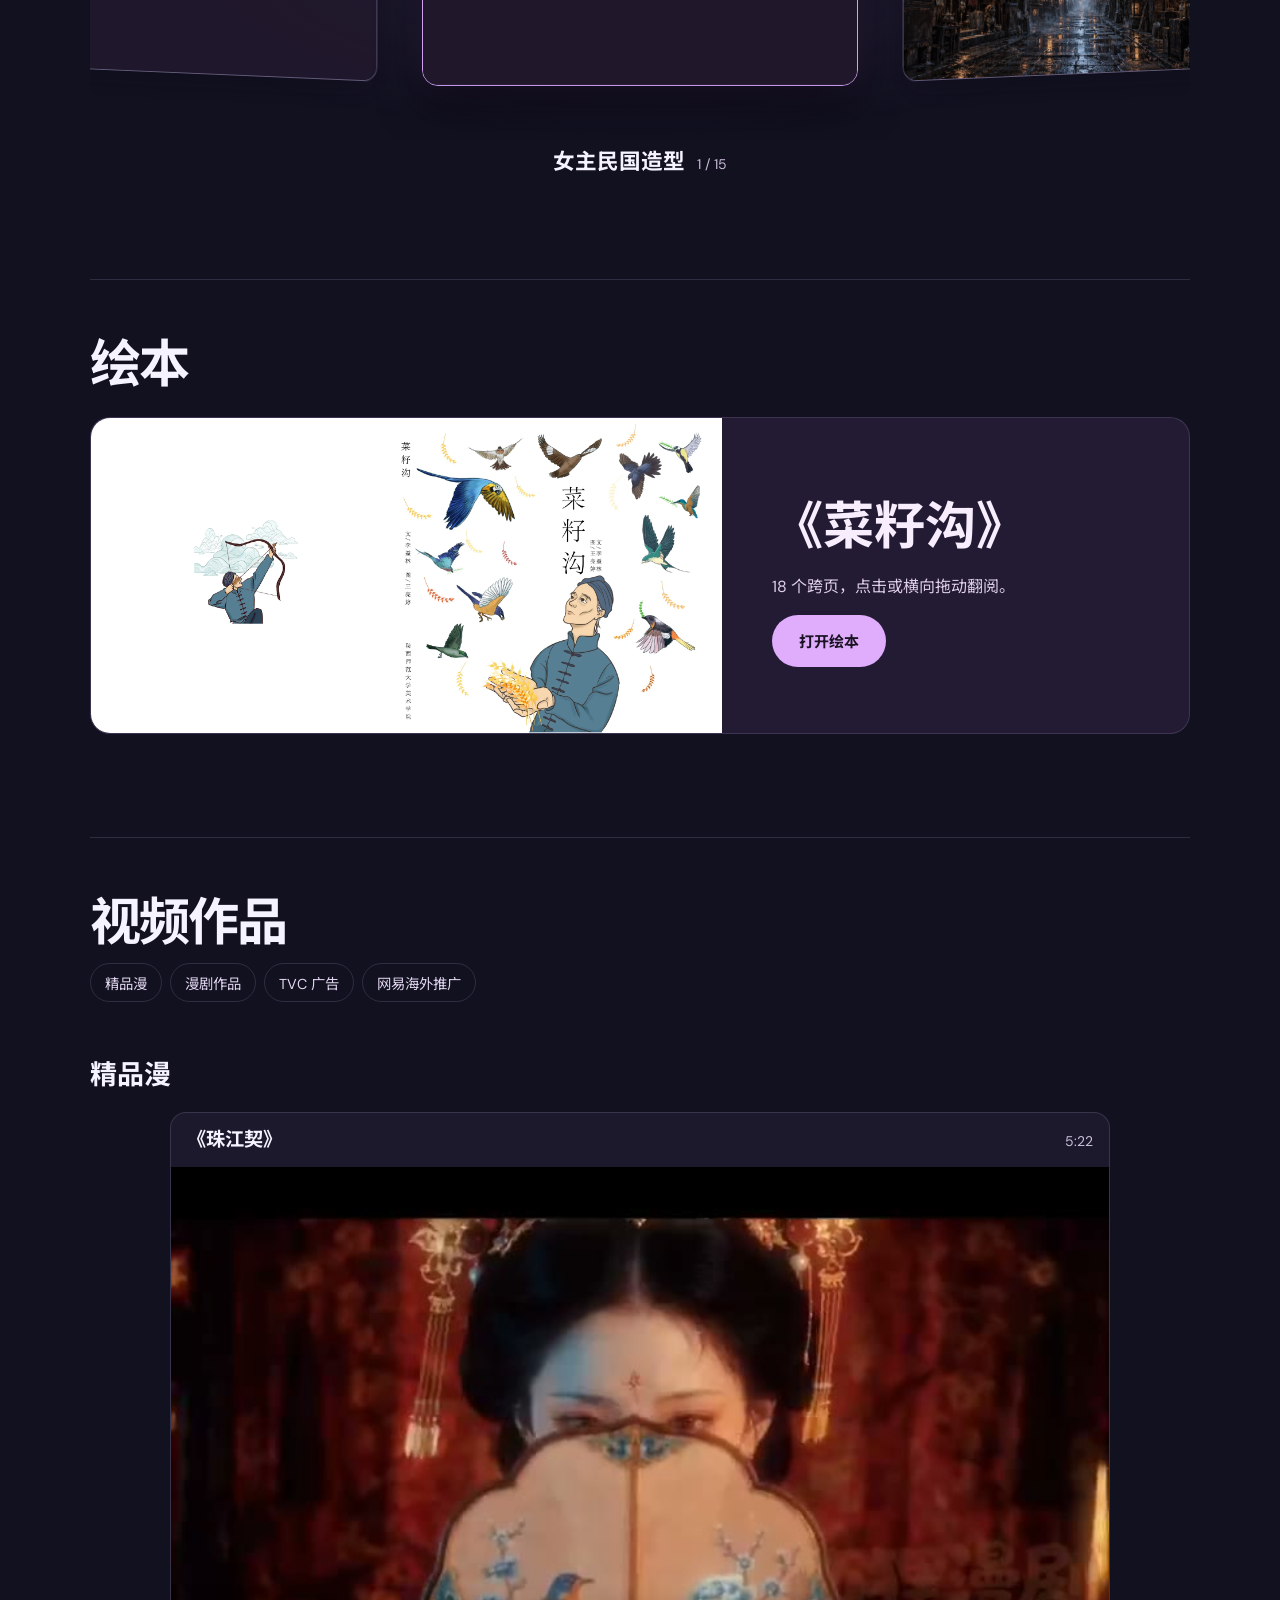
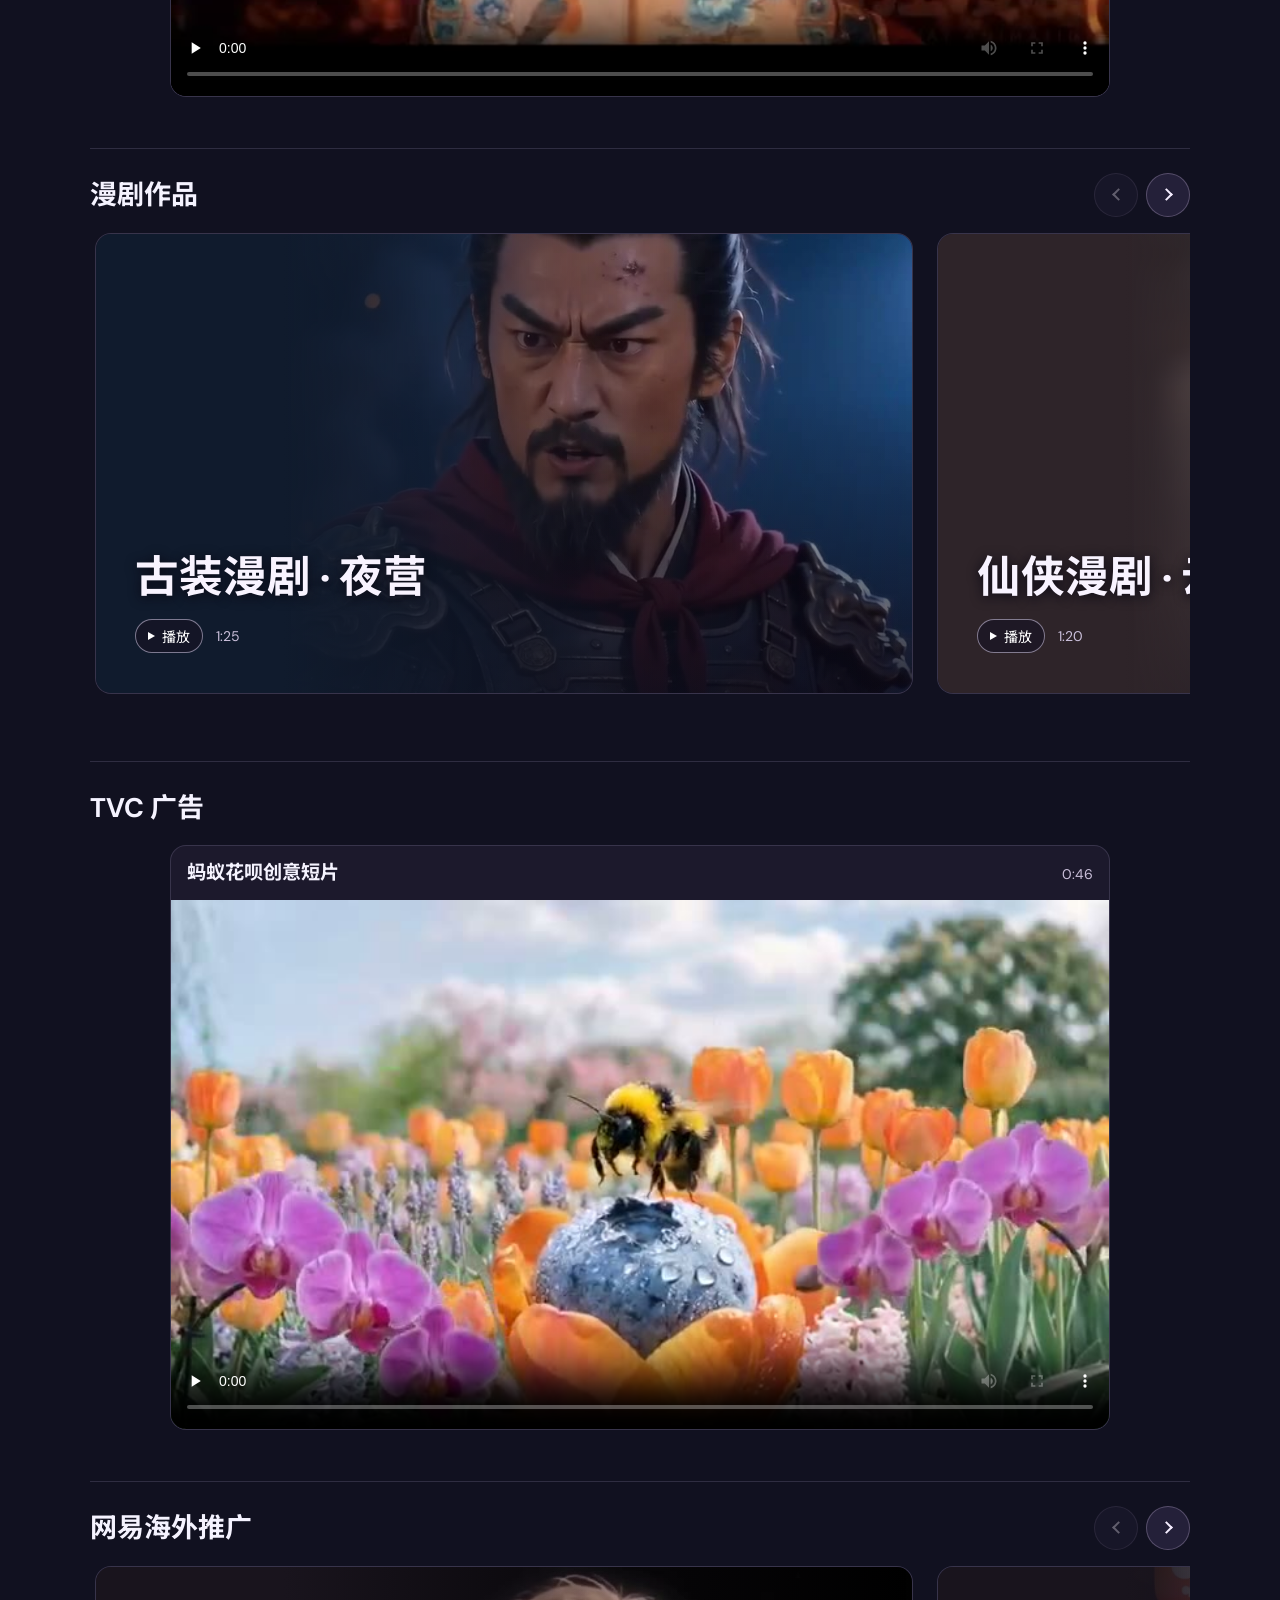
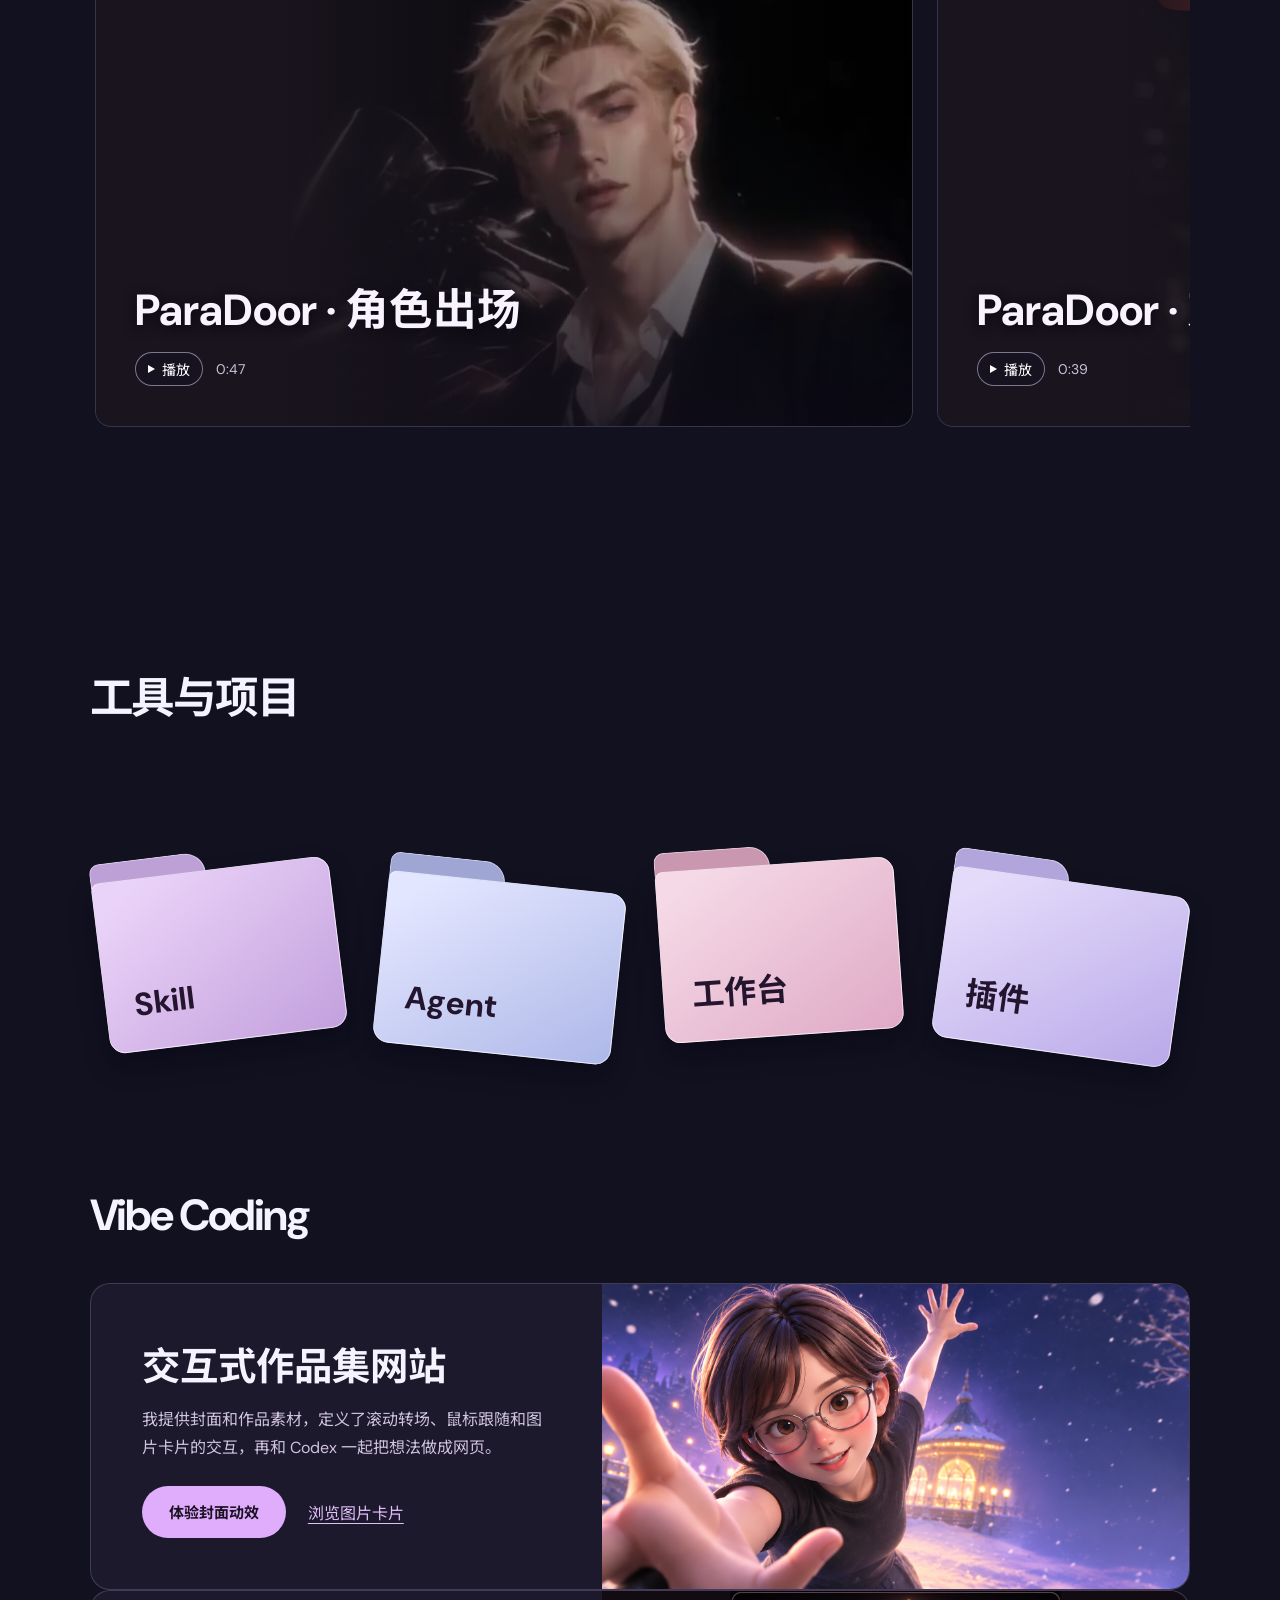
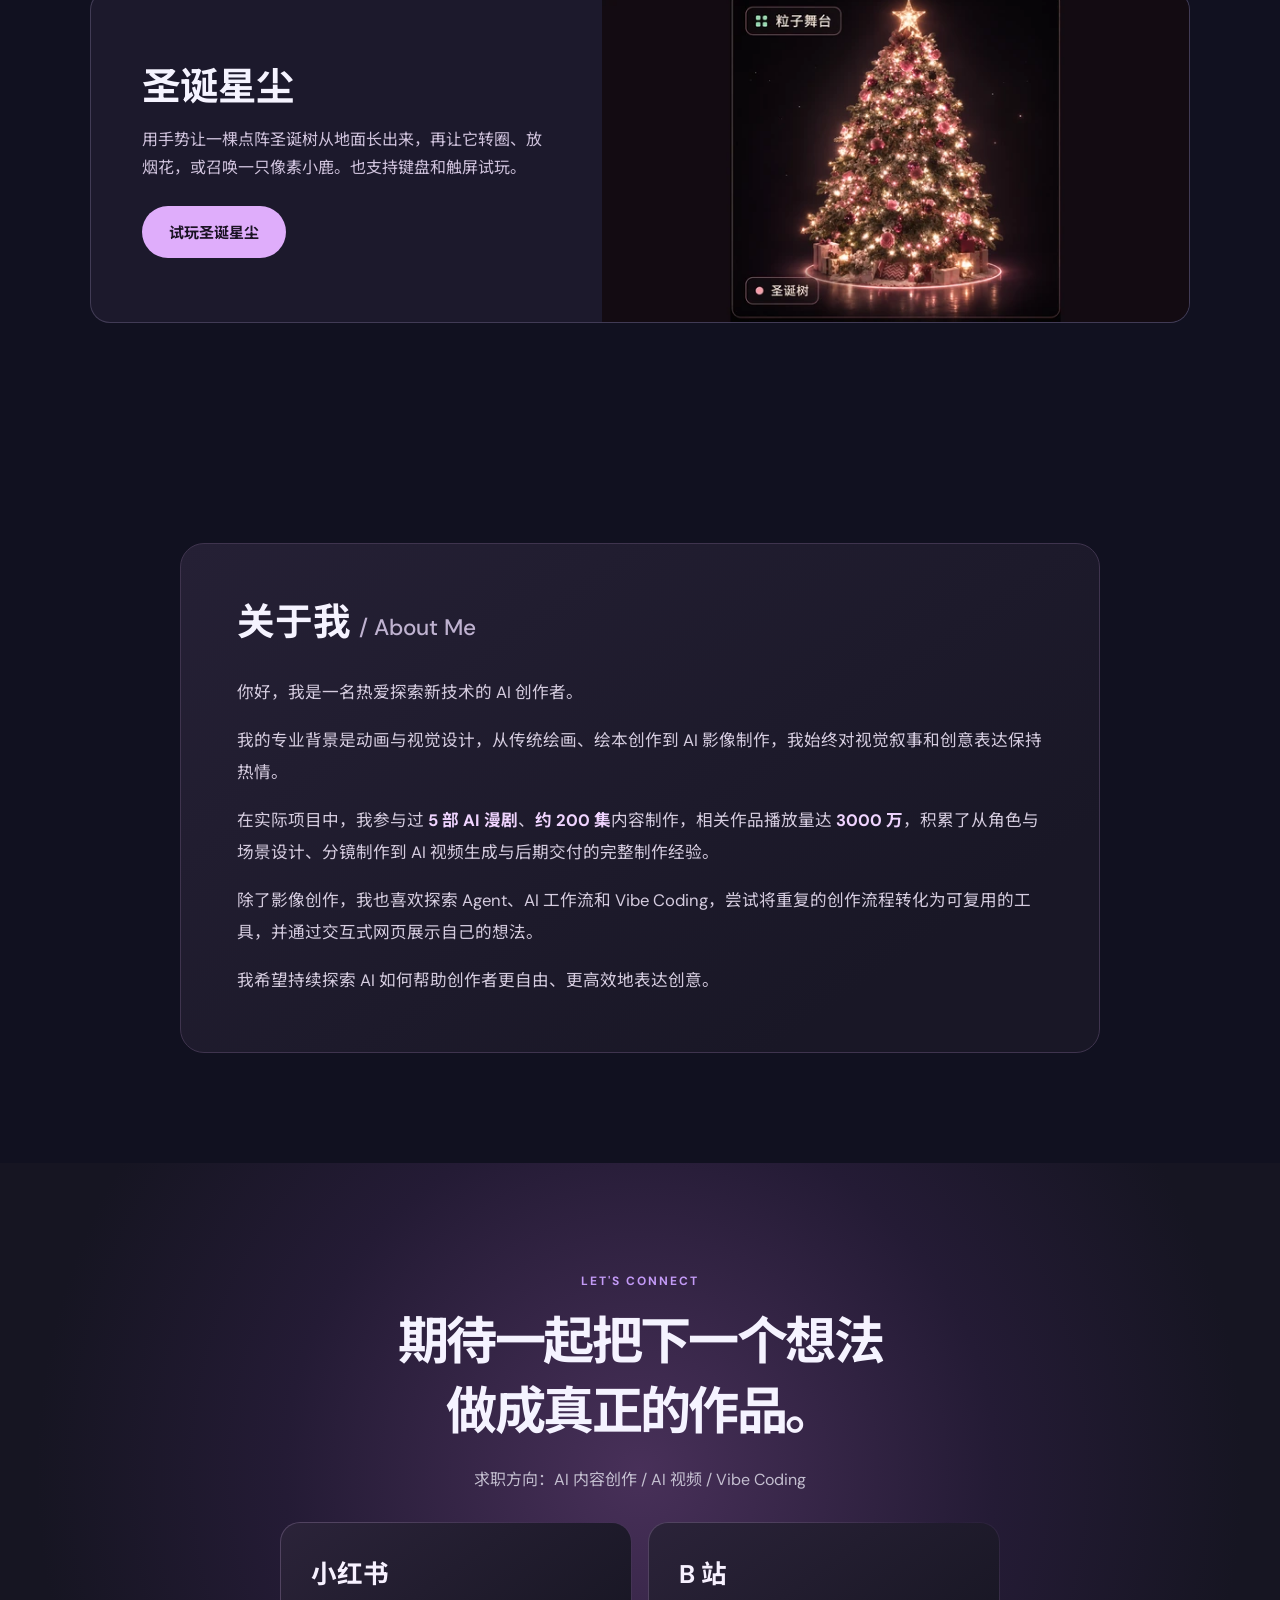
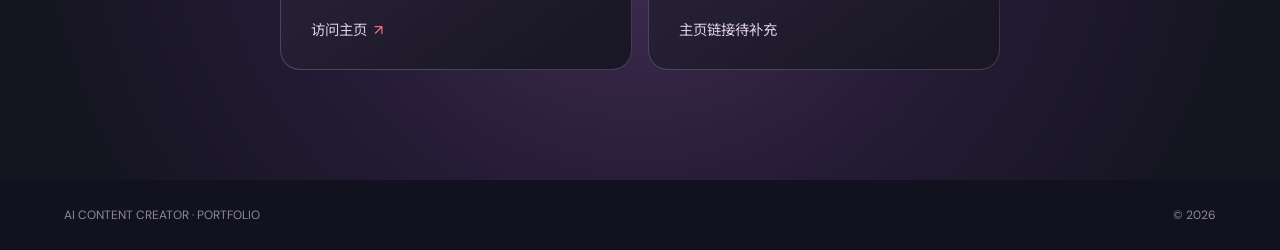
==== commit ca11f29e: "Update Christmas tree demo link" ====
--- a/index.html
+++ b/index.html
@@ -422,7 +422,7 @@
           <h3 id="vibe-stardust-title">圣诞星尘</h3>
           <p>用手势让一棵点阵圣诞树从地面长出来，再让它转圈、放烟花，或召唤一只像素小鹿。也支持键盘和触屏试玩。</p>
           <div class="vibe-case-actions">
-            <a class="button button-primary" href="stardust-tree/index.html?from=portfolio">试玩圣诞星尘</a>
+            <a class="button button-primary" href="https://ais-pre-ucao5j5flg4ldnm6cxsqhj-62436617724.asia-southeast1.run.app">试玩圣诞星尘</a>
           </div>
         </div>
         <img class="vibe-case-image" src="assets/stardust-tree.webp" alt="装饰着玫瑰、暖灯和金色星星的圣诞树" width="640" height="360" loading="lazy" decoding="async">
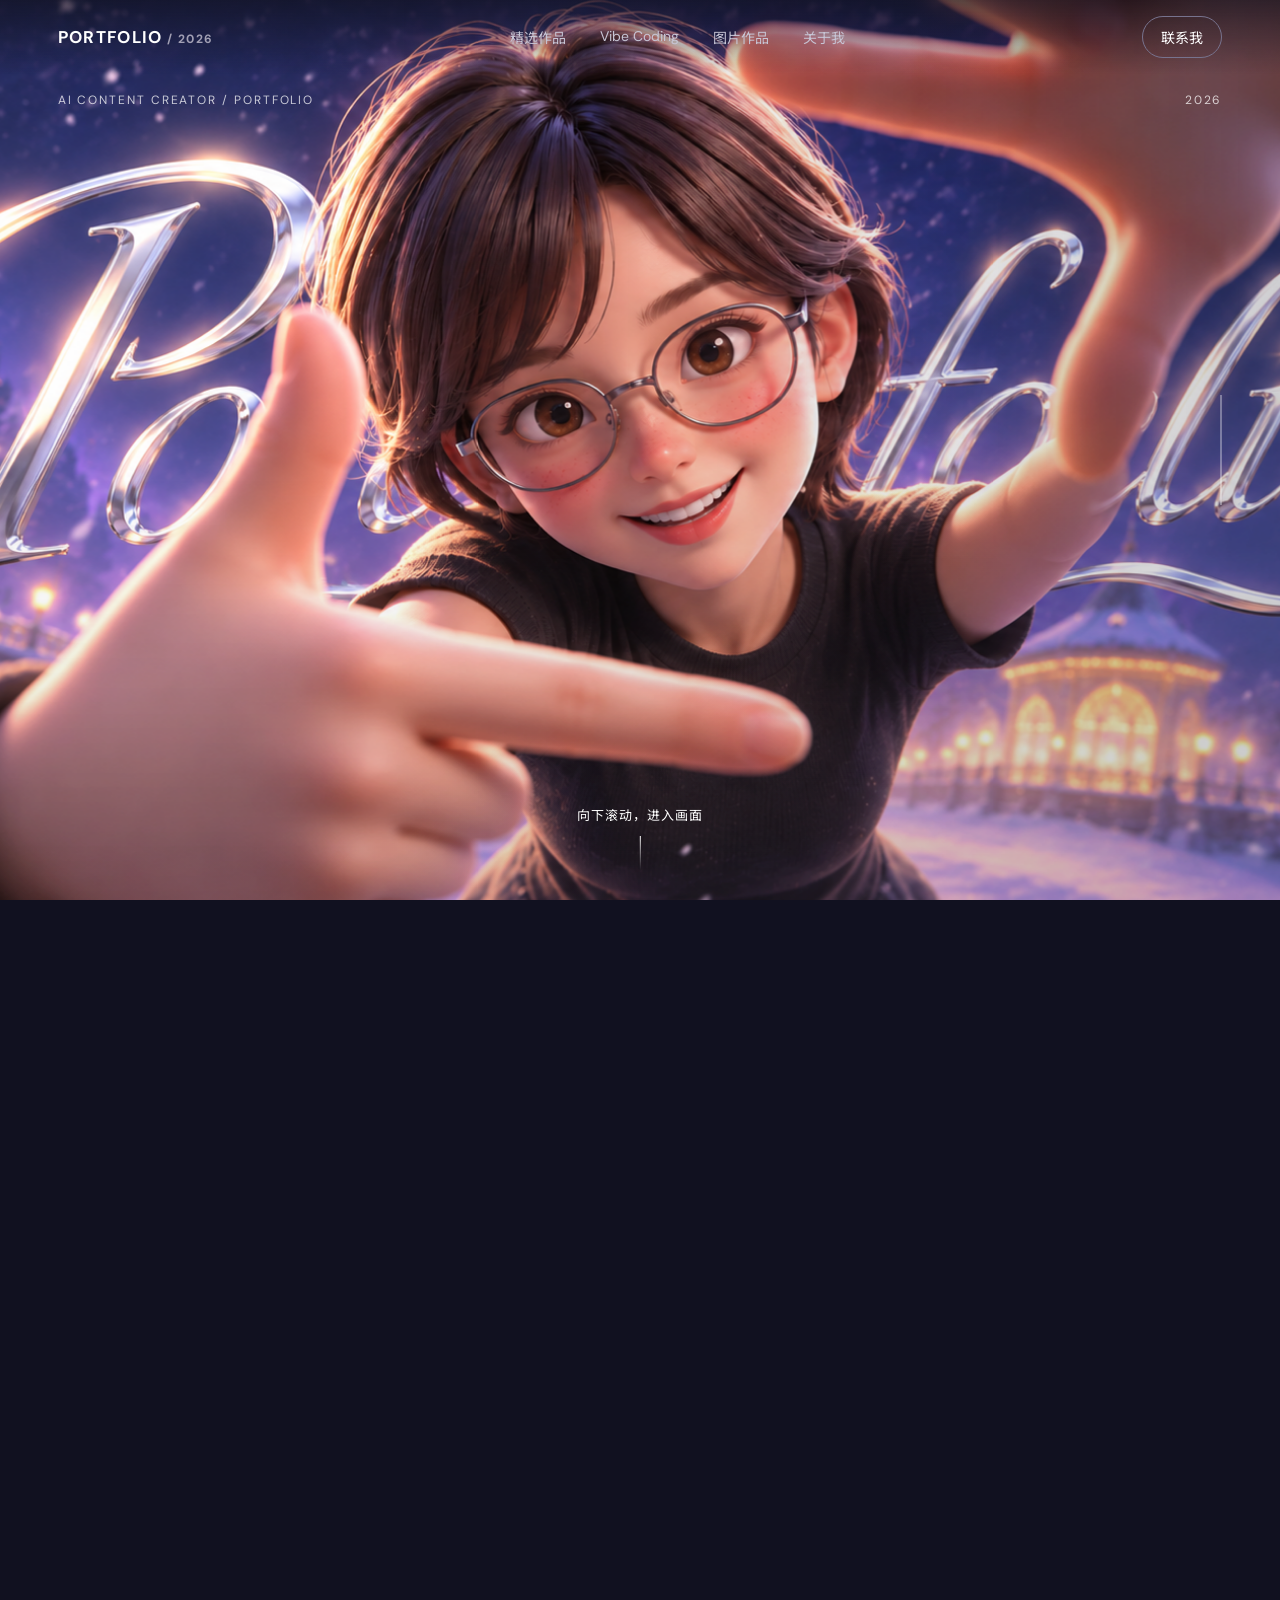
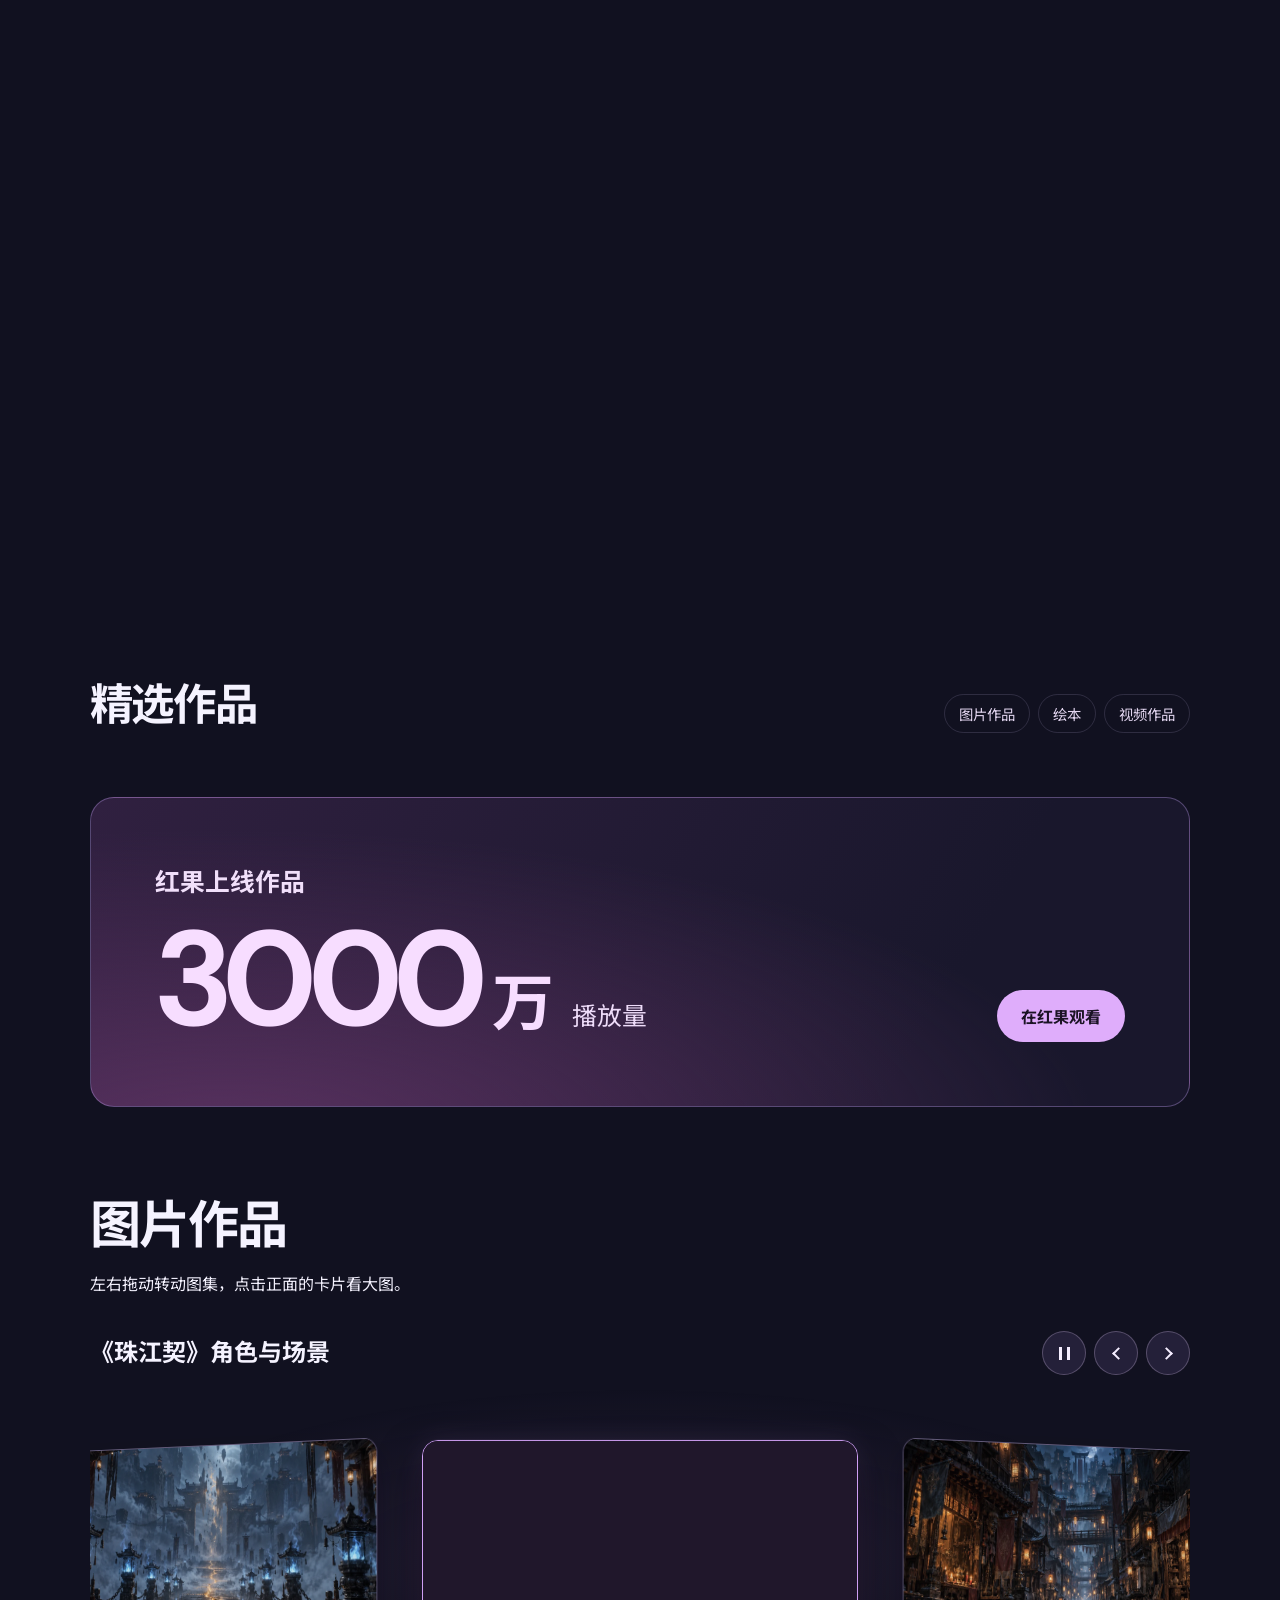
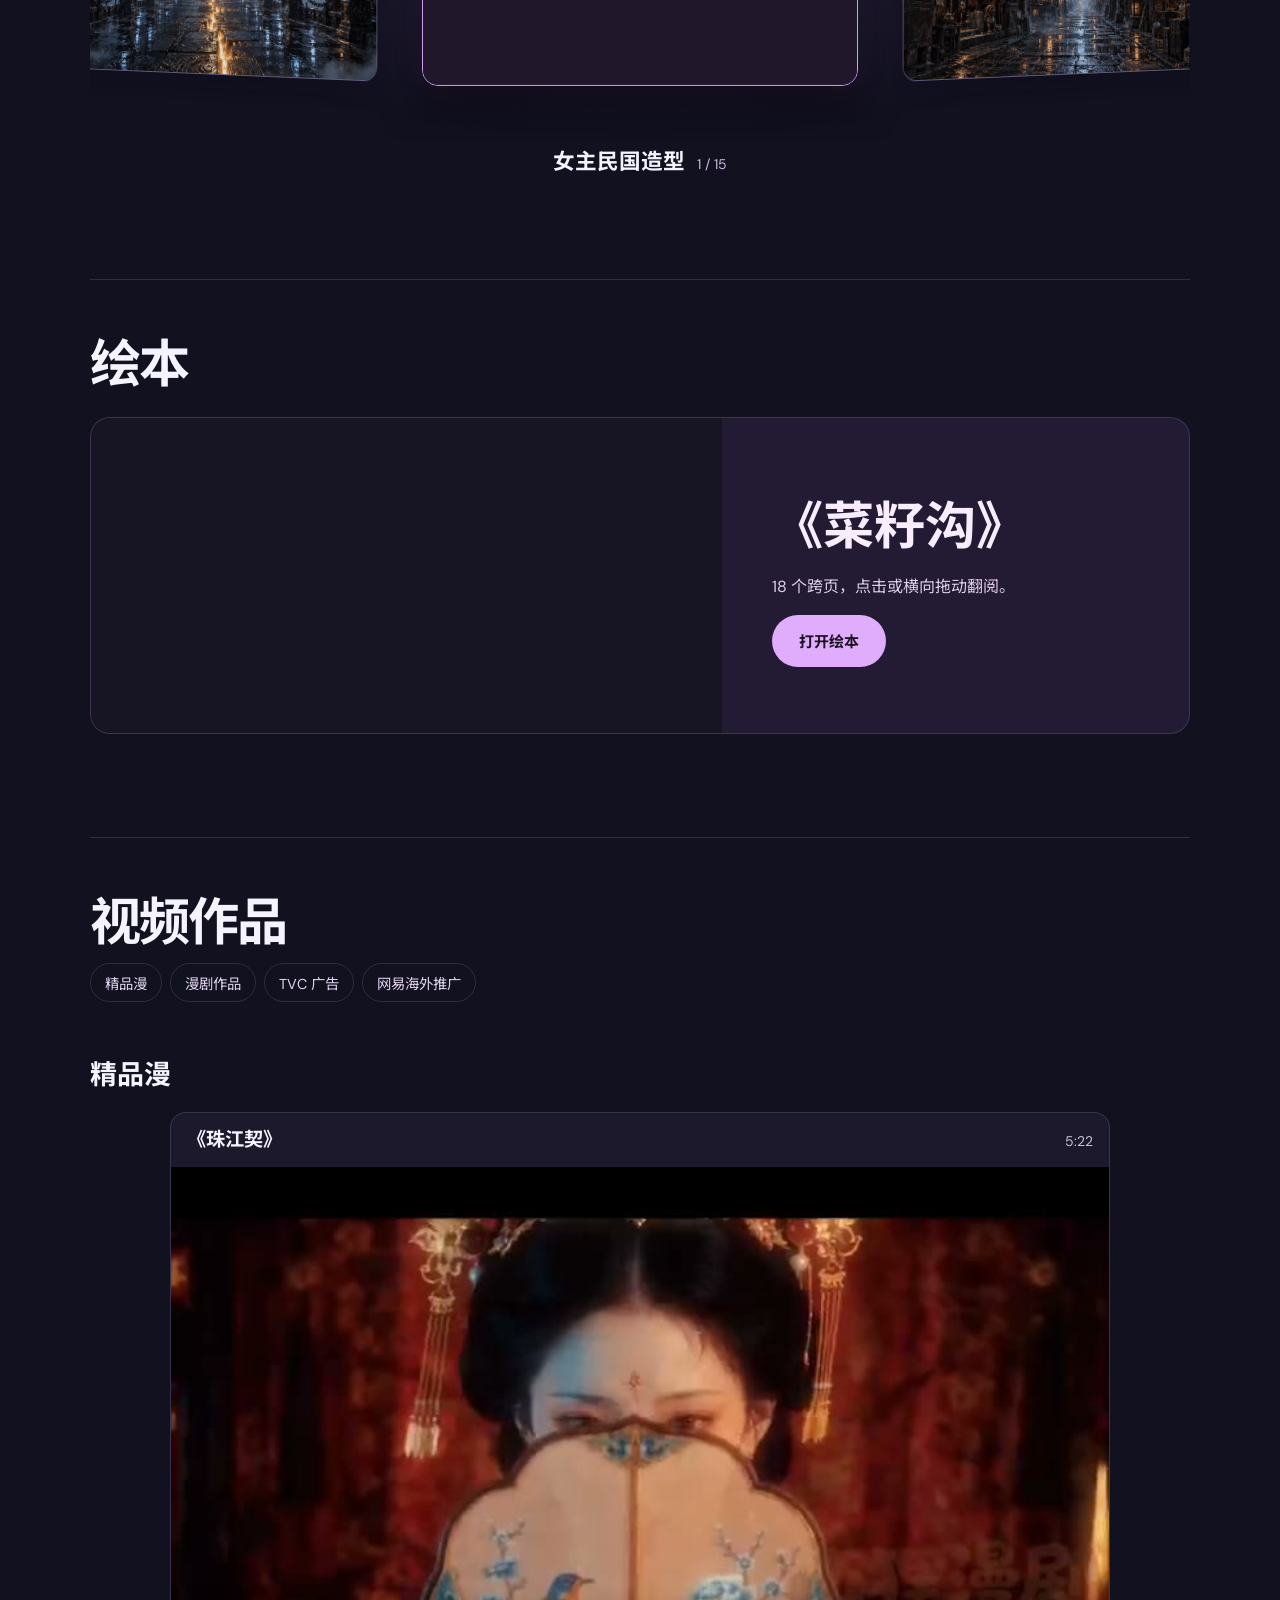
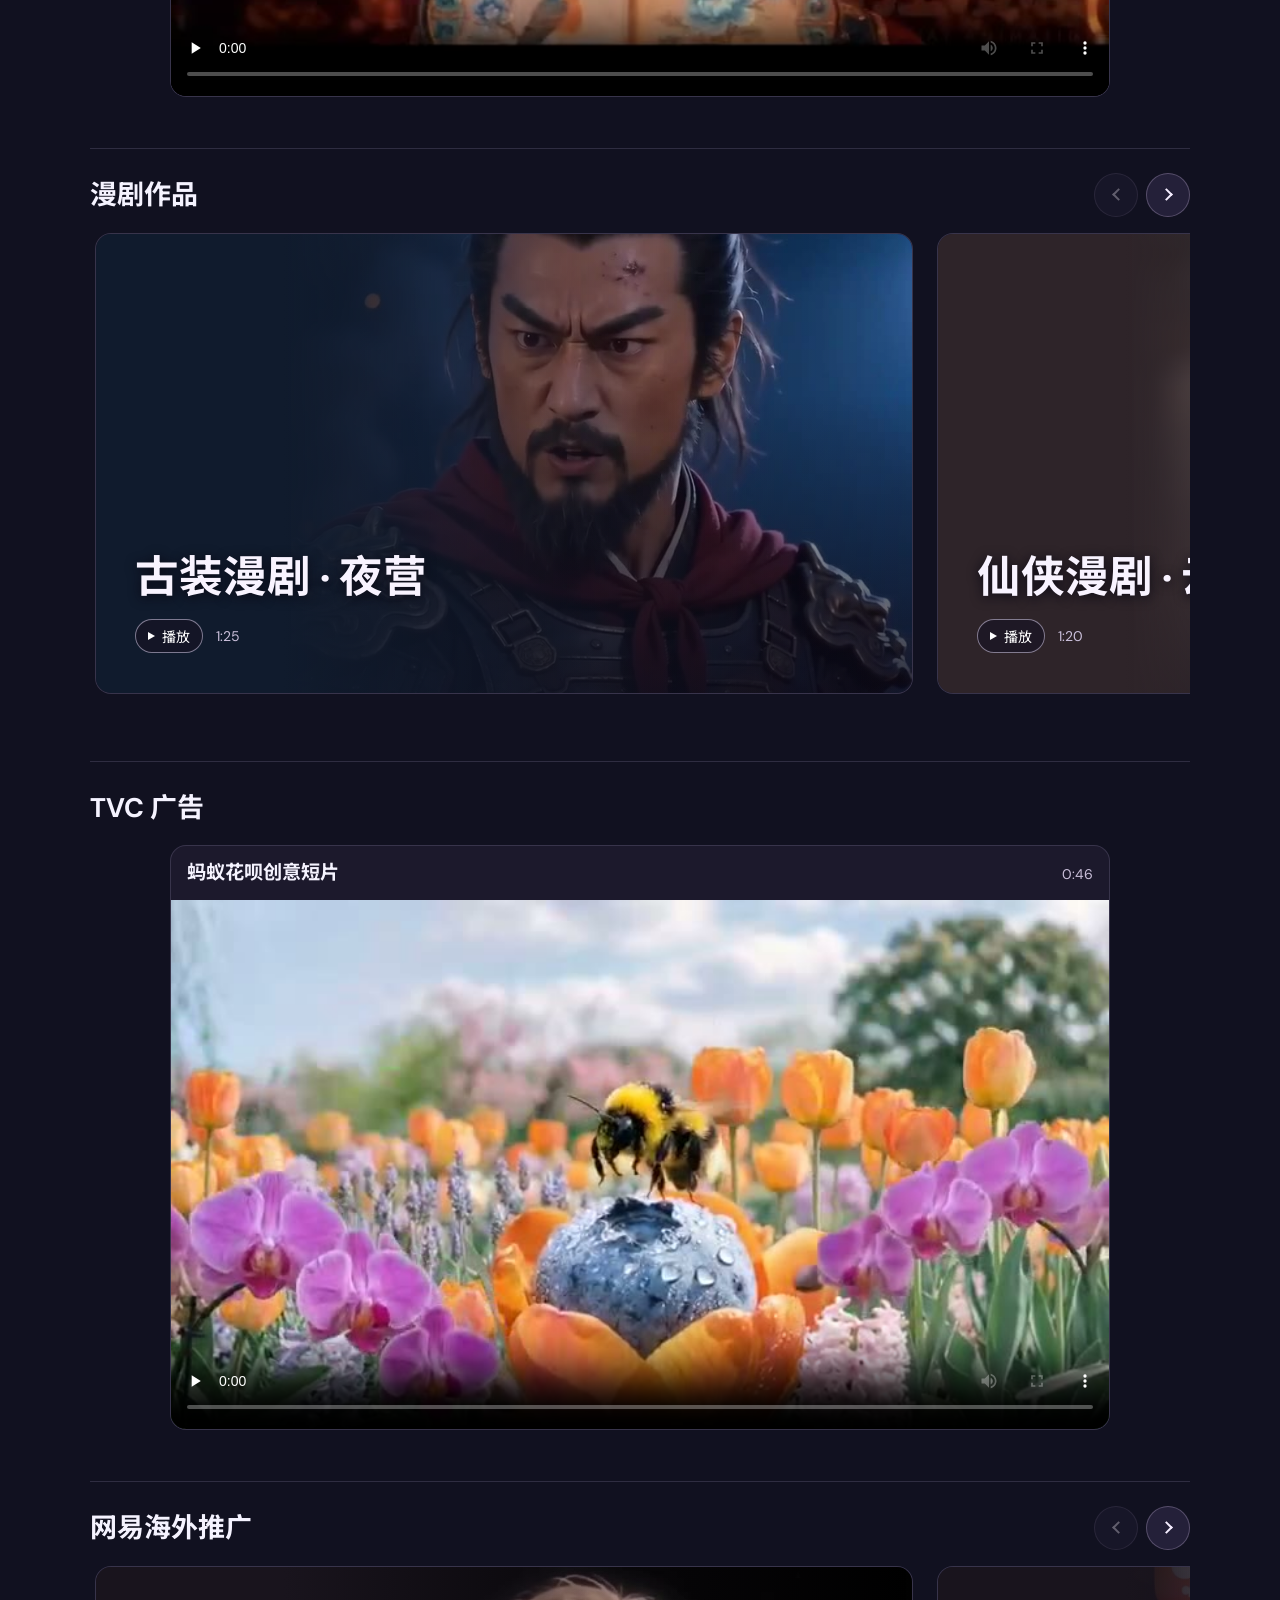
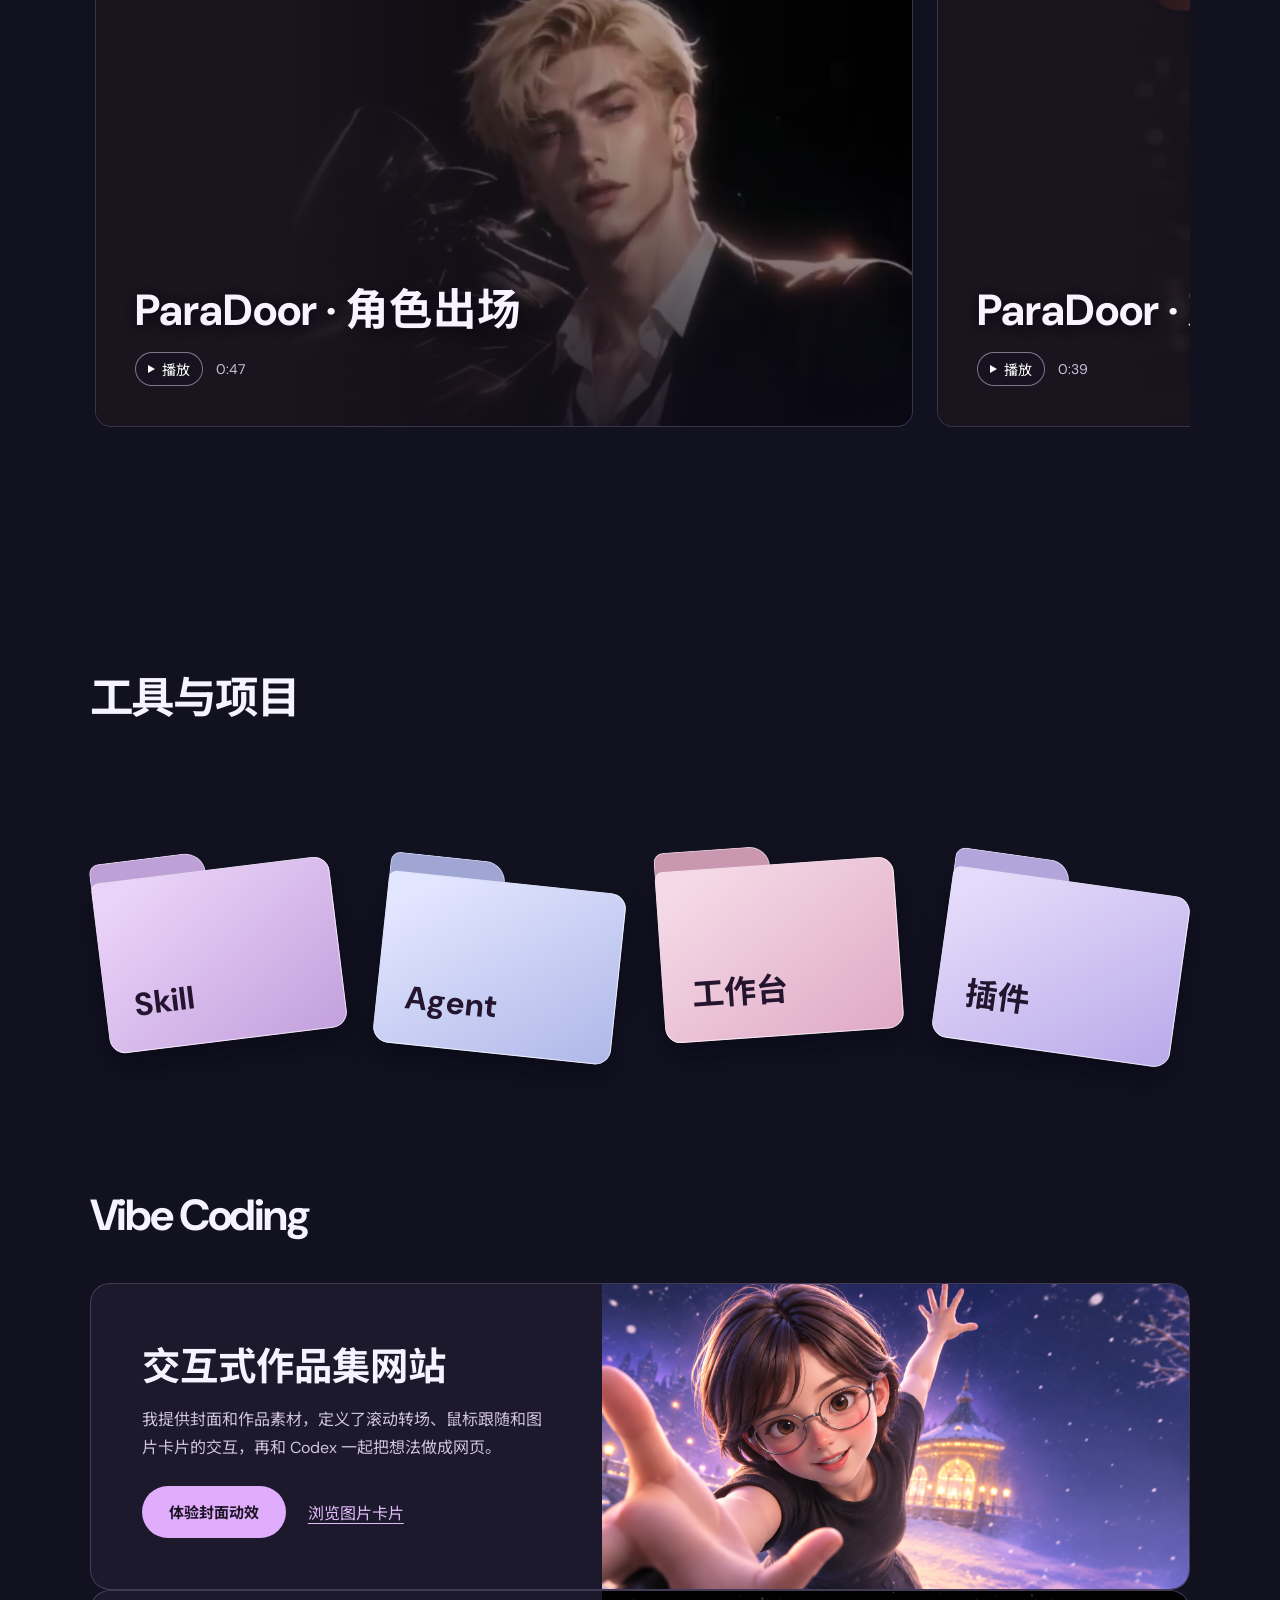
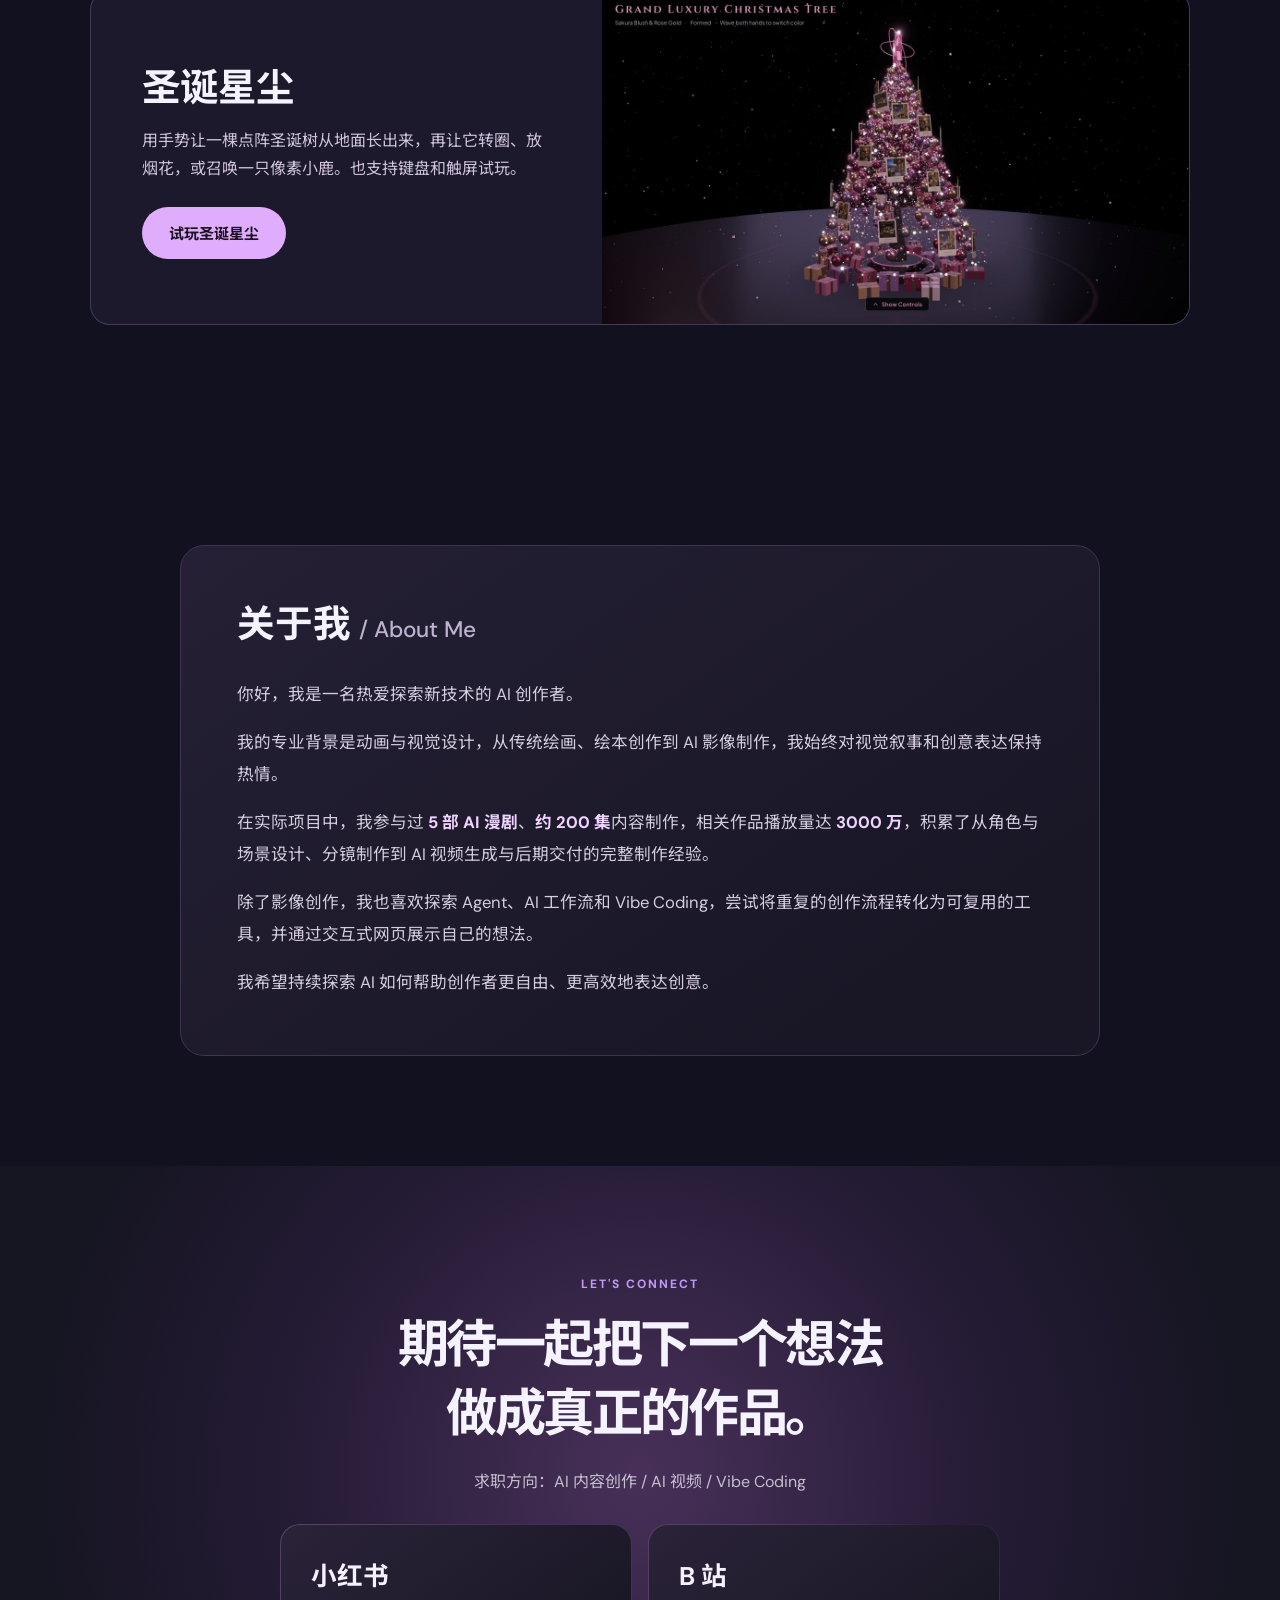
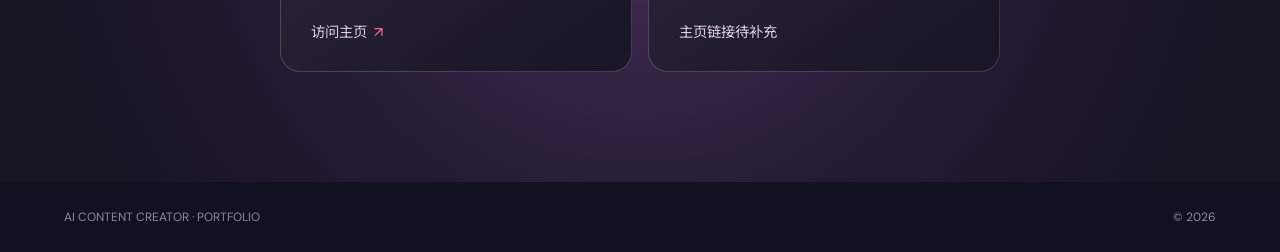
==== commit 97226104: "Update Christmas tree cover to the live demo screenshot" ====
--- a/index.html
+++ b/index.html
@@ -425,7 +425,7 @@
             <a class="button button-primary" href="https://ais-pre-ucao5j5flg4ldnm6cxsqhj-62436617724.asia-southeast1.run.app">试玩圣诞星尘</a>
           </div>
         </div>
-        <img class="vibe-case-image" src="assets/stardust-tree.webp" alt="装饰着玫瑰、暖灯和金色星星的圣诞树" width="640" height="360" loading="lazy" decoding="async">
+        <img class="vibe-case-image stardust-cover" src="assets/christmas-live-cover.png" alt="新版互动圣诞树，粉色彩球、灯光和拍立得照片环绕树身" width="1272" height="720" loading="lazy" decoding="async">
       </article>
     </section>
     <section class="section about-section" id="about" aria-labelledby="about-title">
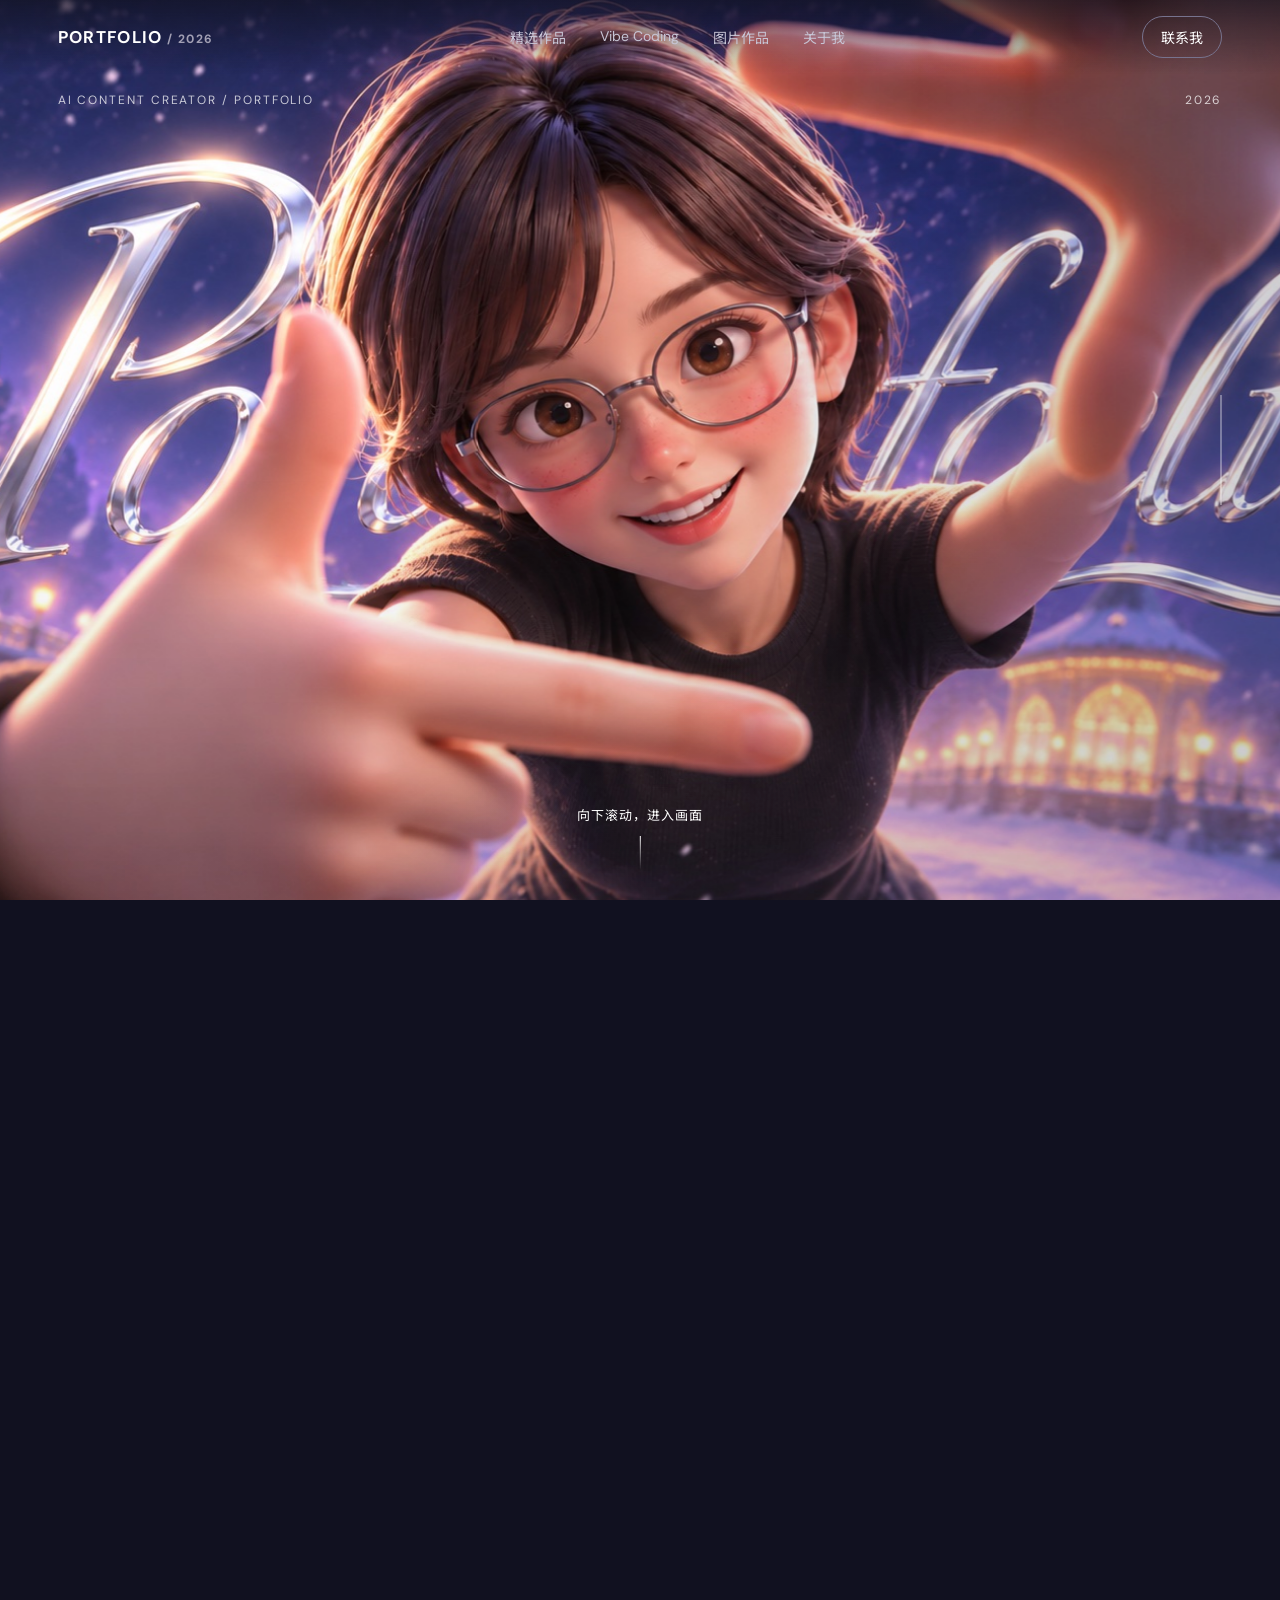
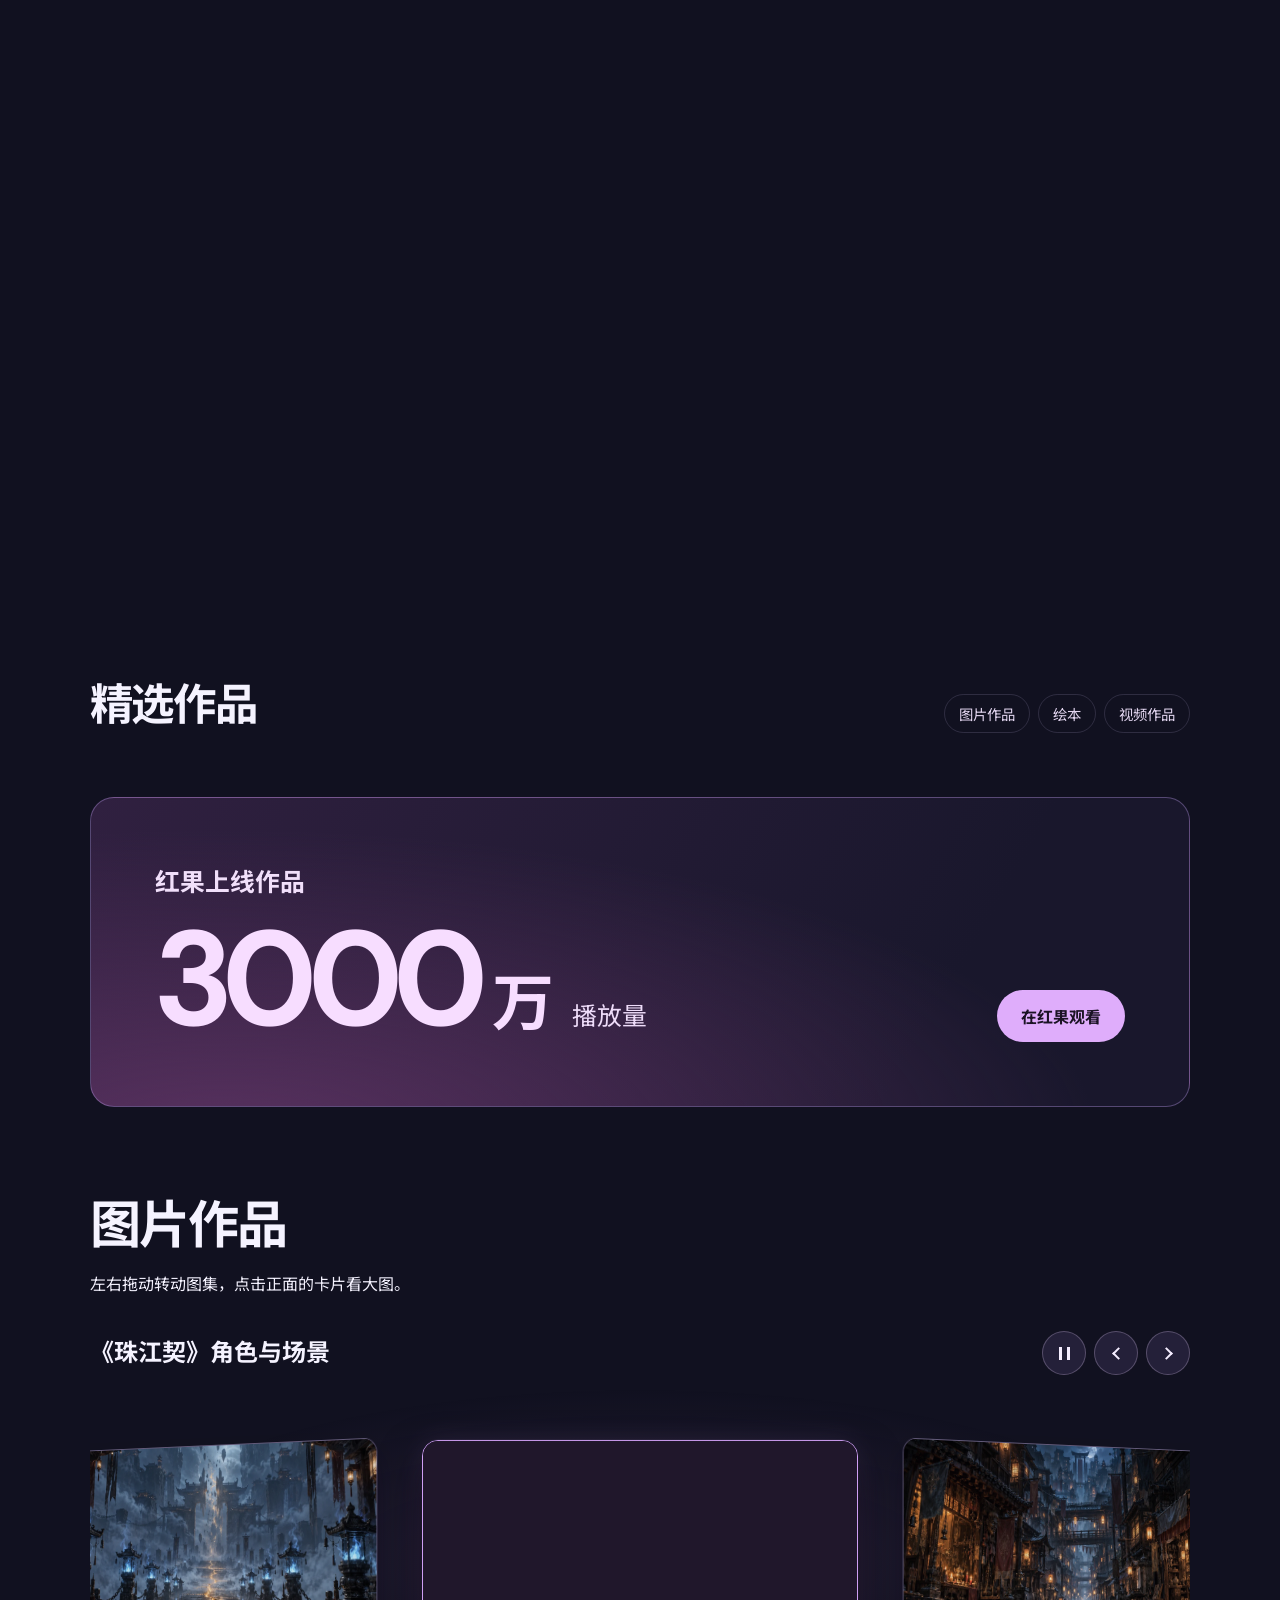
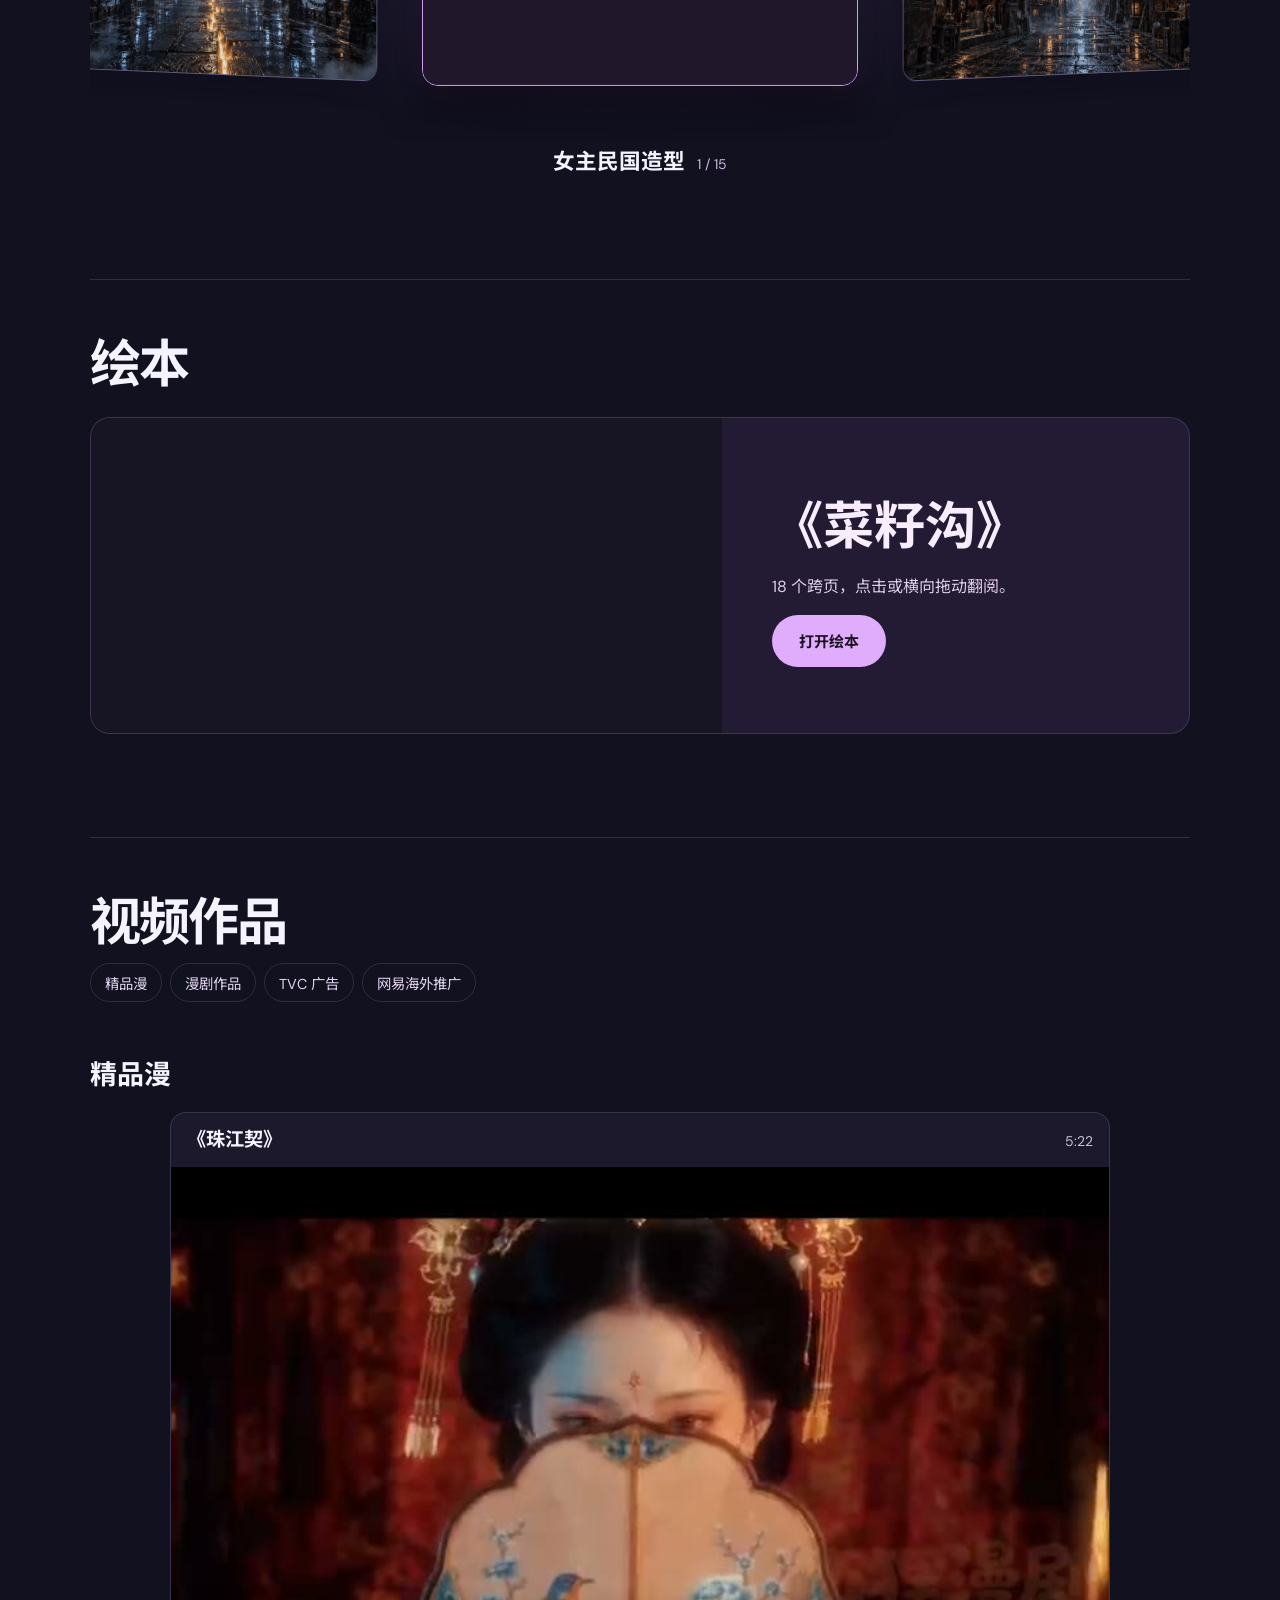
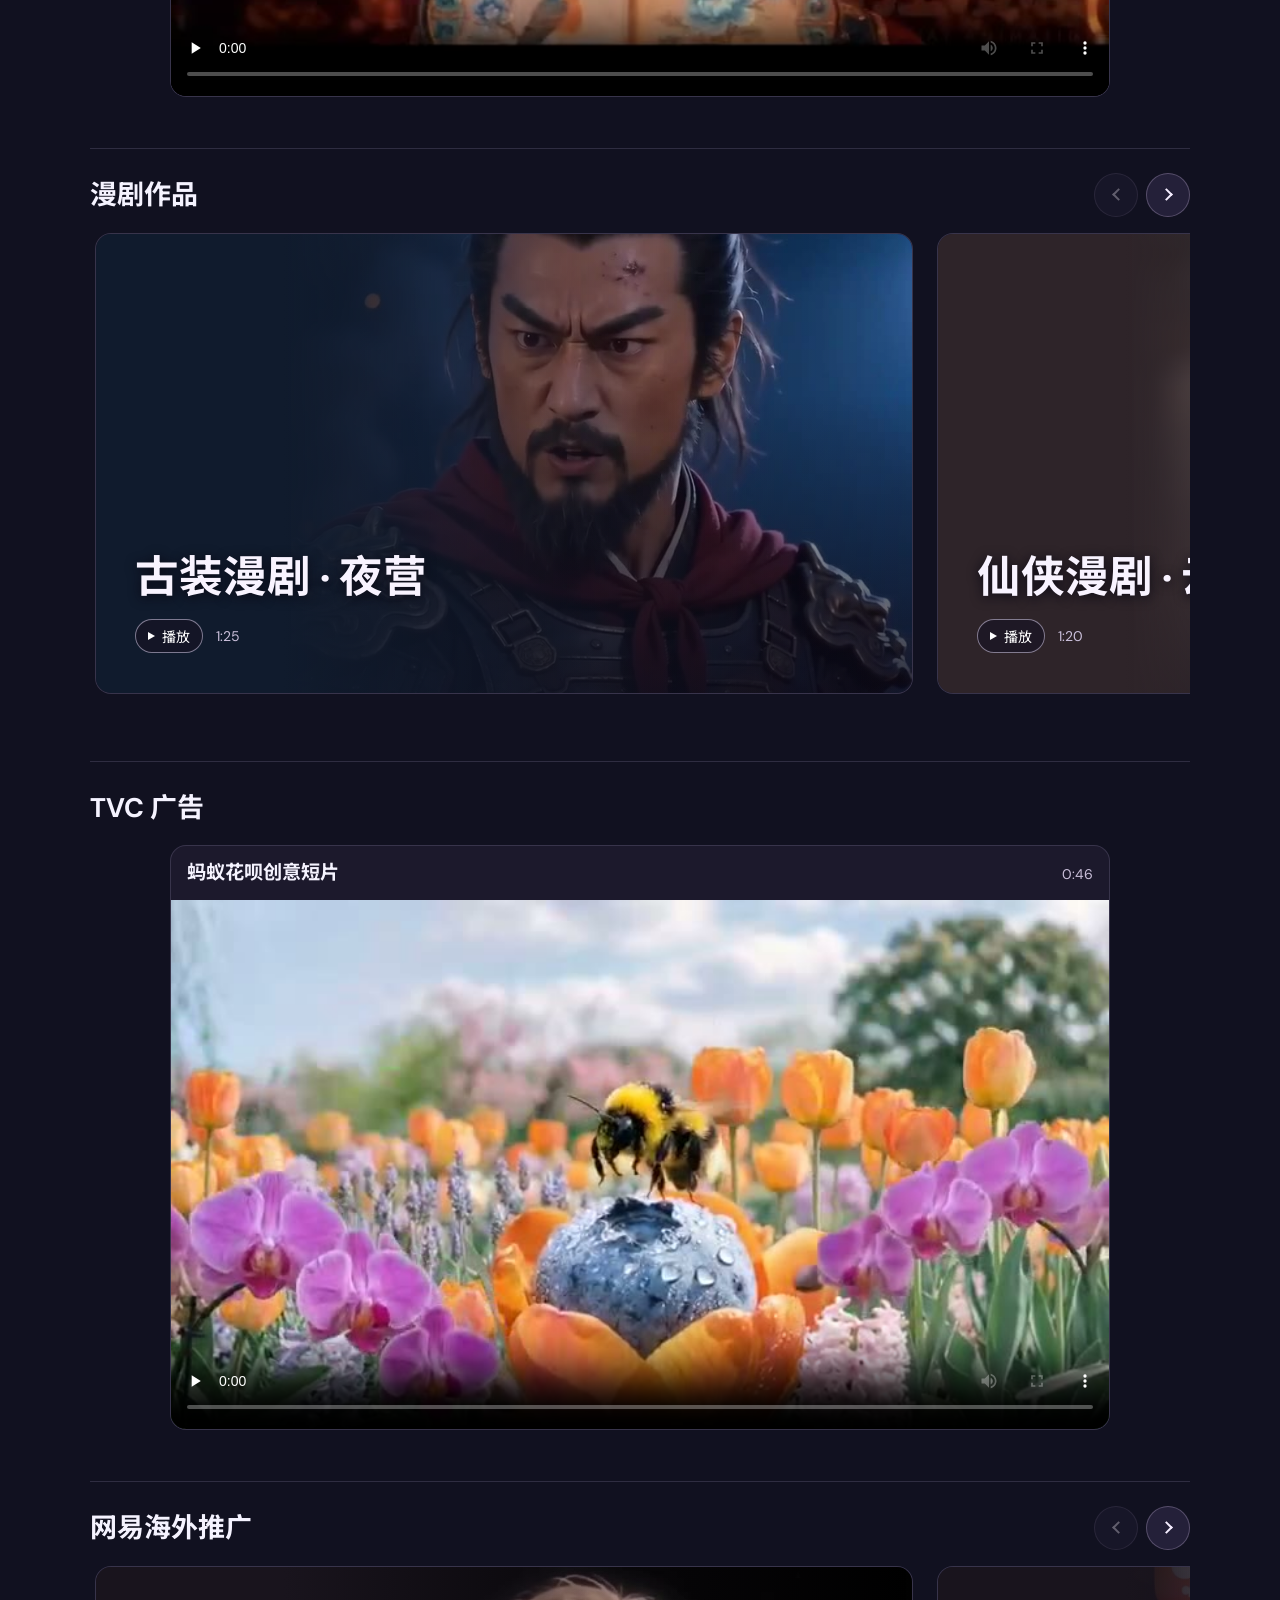
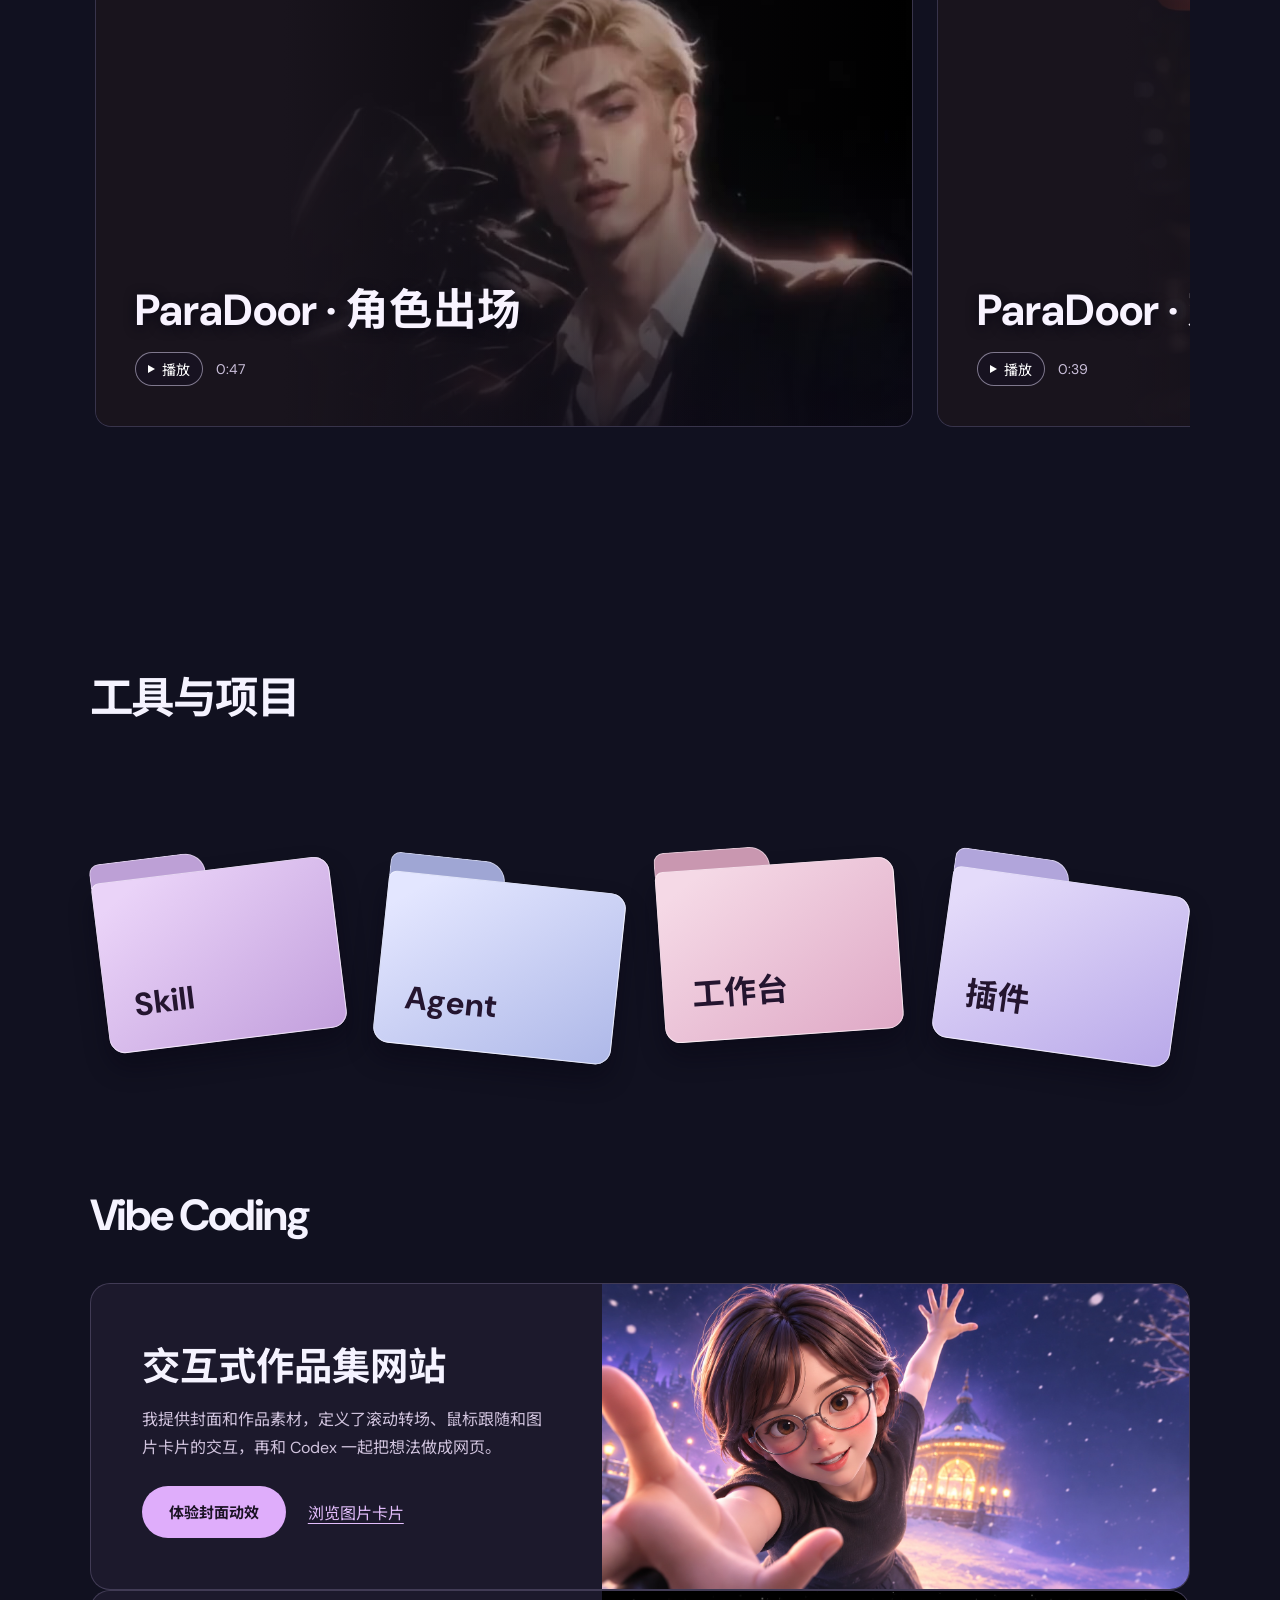
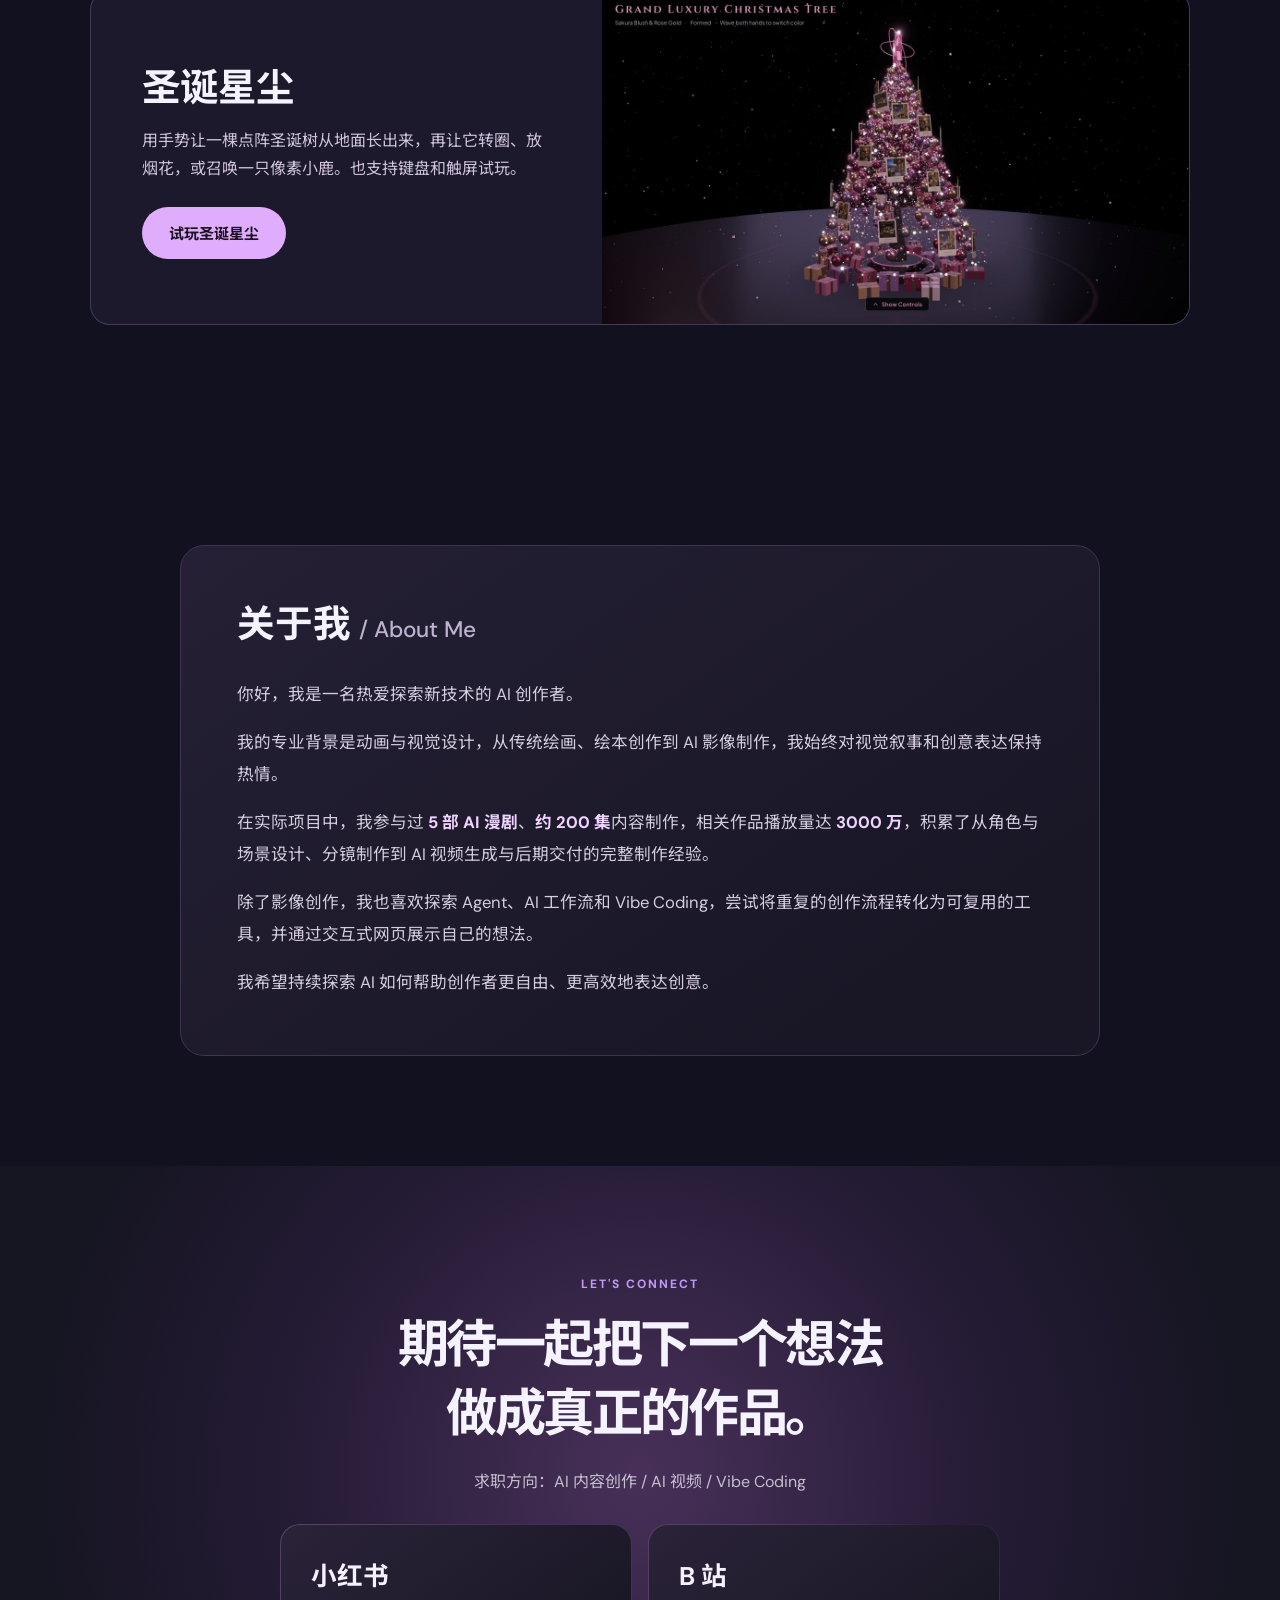
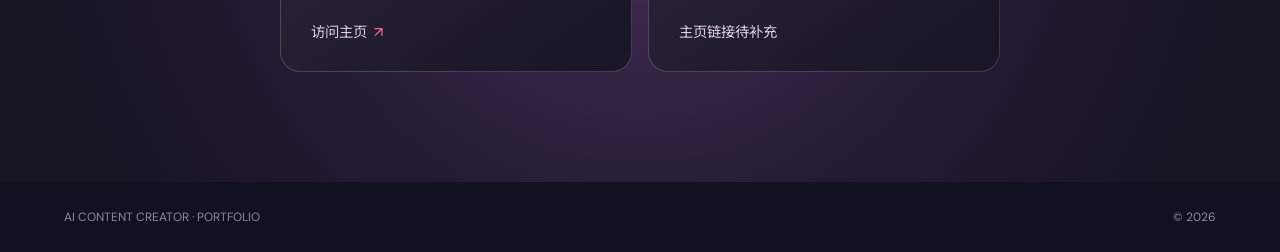
==== commit 21fc4584: "Reduce homepage hero image transfer size" ====
--- a/index.html
+++ b/index.html
@@ -19,8 +19,8 @@
     <section class="scroll-hero" id="home" aria-label="滚动欣赏作品集封面动效">
       <div class="scroll-hero-stage">
         <div class="hero-scene" aria-hidden="true">
-          <img class="hero-frame hero-frame-start" src="assets/hero-start.png" alt="" fetchpriority="high">
-          <img class="hero-frame hero-frame-end" src="assets/hero-end.png" alt="" fetchpriority="high">
+          <img class="hero-frame hero-frame-start" src="assets/hero-start.jpg" alt="" fetchpriority="high">
+          <img class="hero-frame hero-frame-end" src="assets/hero-end.jpg" alt="" decoding="async">
           <div class="hero-scene-shade"></div>
         </div>
         <div class="scroll-hero-top"><span>AI CONTENT CREATOR / PORTFOLIO</span><span>2026</span></div>
@@ -415,7 +415,7 @@
             <a class="vibe-link" href="#approach">浏览图片卡片</a>
           </div>
         </div>
-        <img class="vibe-case-image" src="assets/hero-end.png" alt="作品集封面中的动画角色" width="1774" height="887" loading="lazy" decoding="async">
+        <img class="vibe-case-image" src="assets/hero-end.jpg" alt="作品集封面中的动画角色" width="1774" height="887" loading="lazy" decoding="async">
       </article>
       <article class="vibe-case" aria-labelledby="vibe-stardust-title">
         <div class="vibe-case-copy">
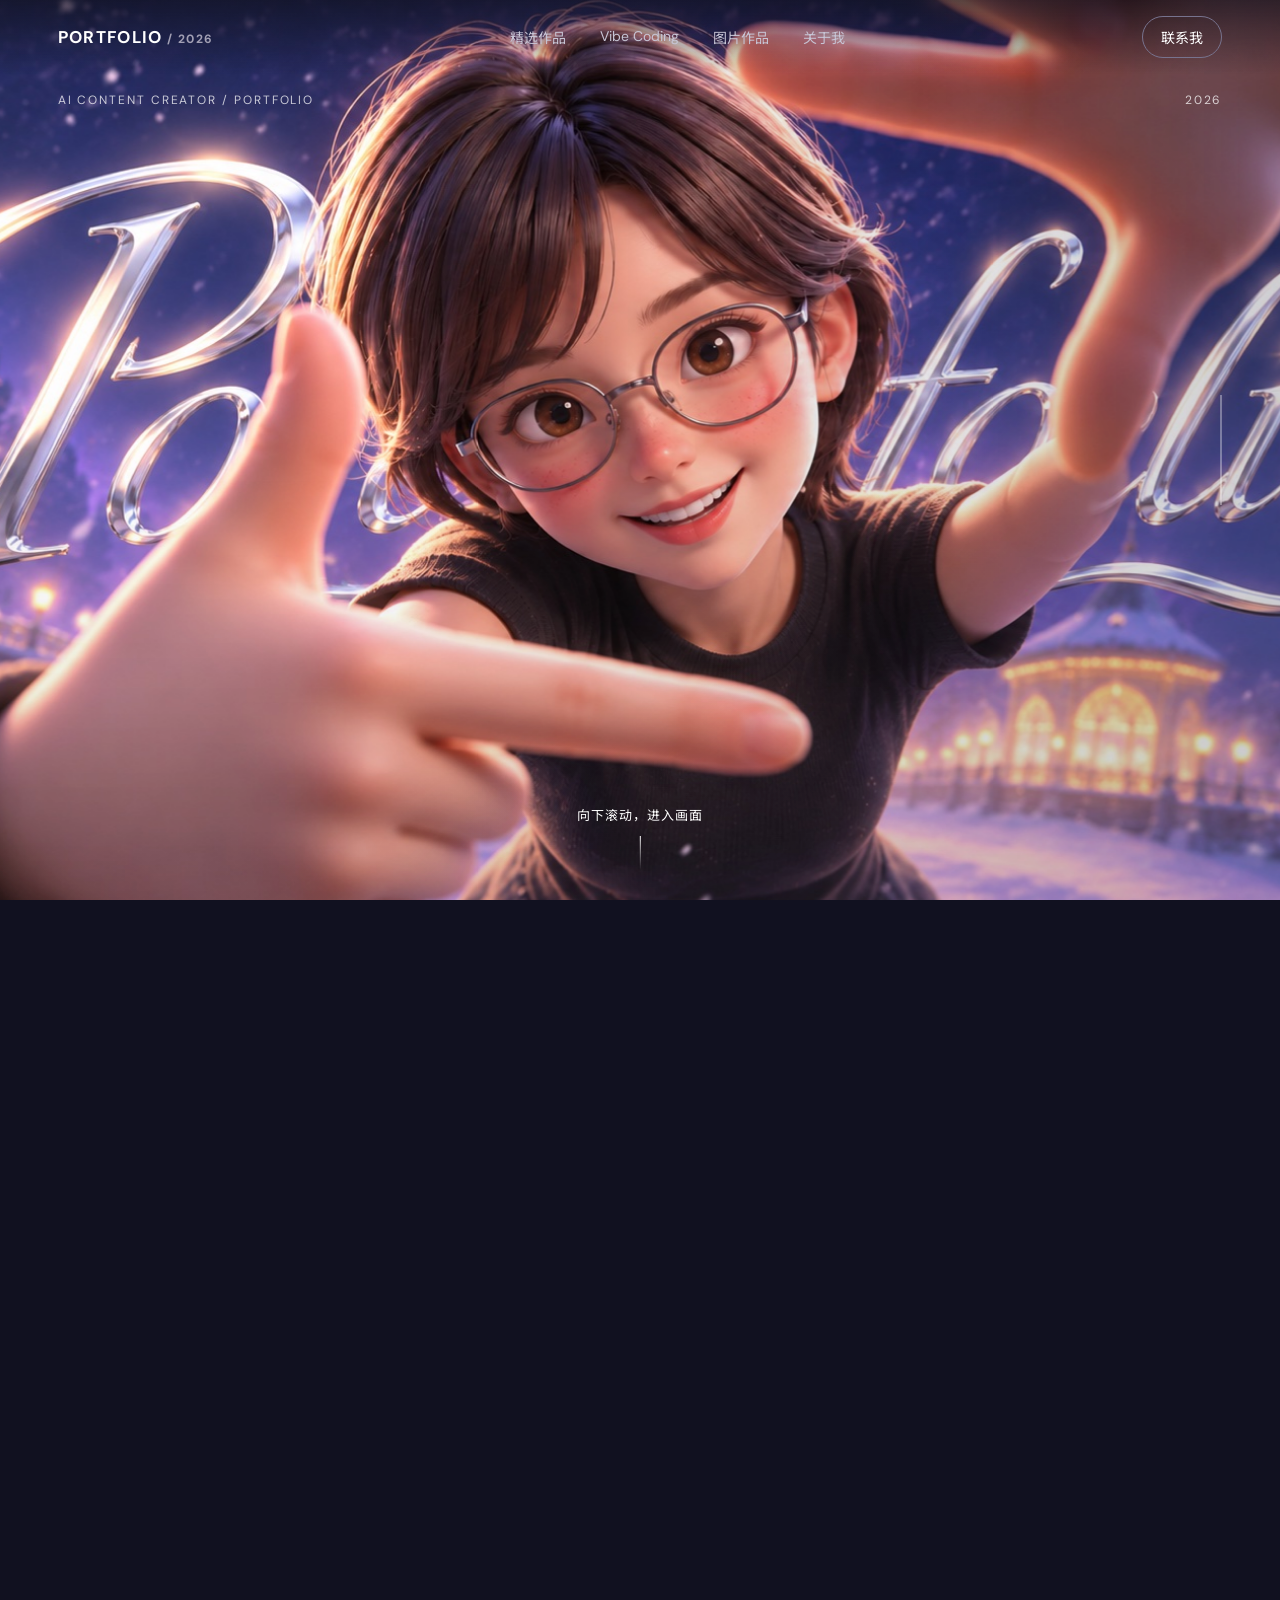
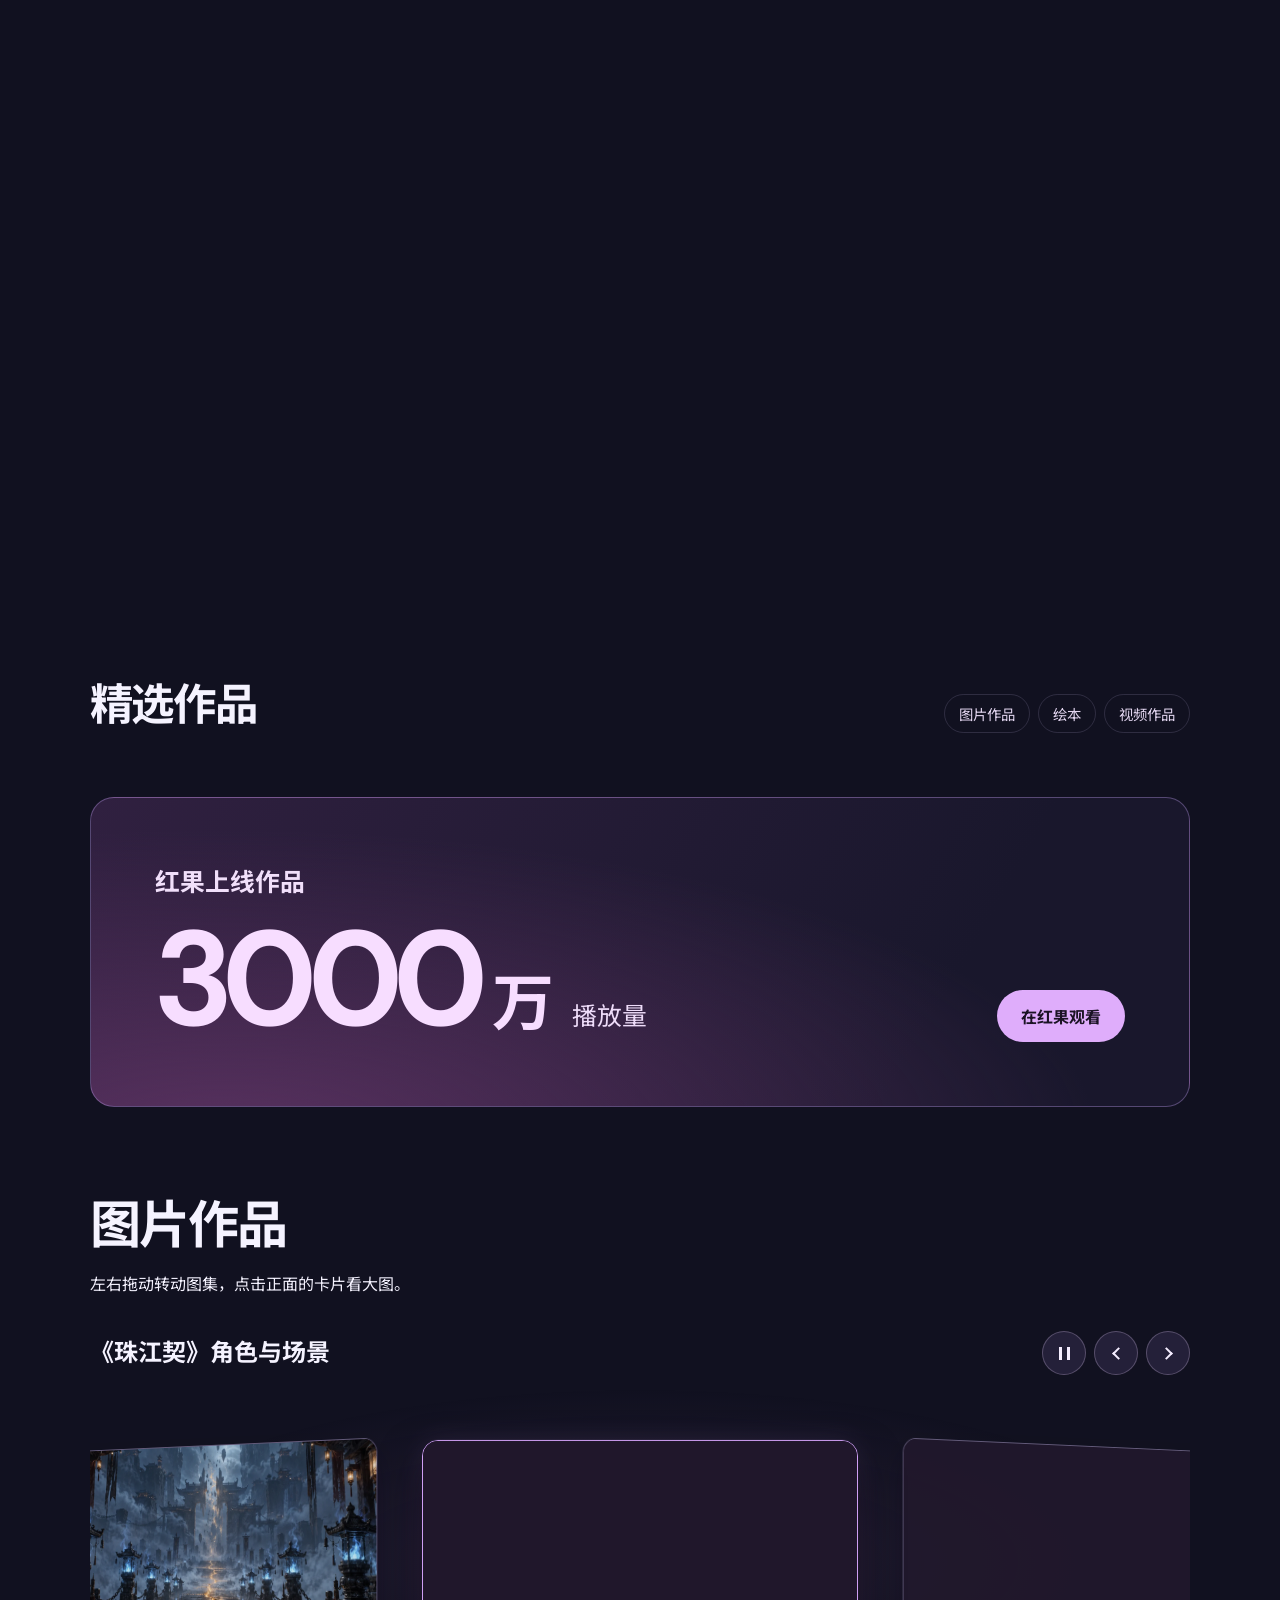
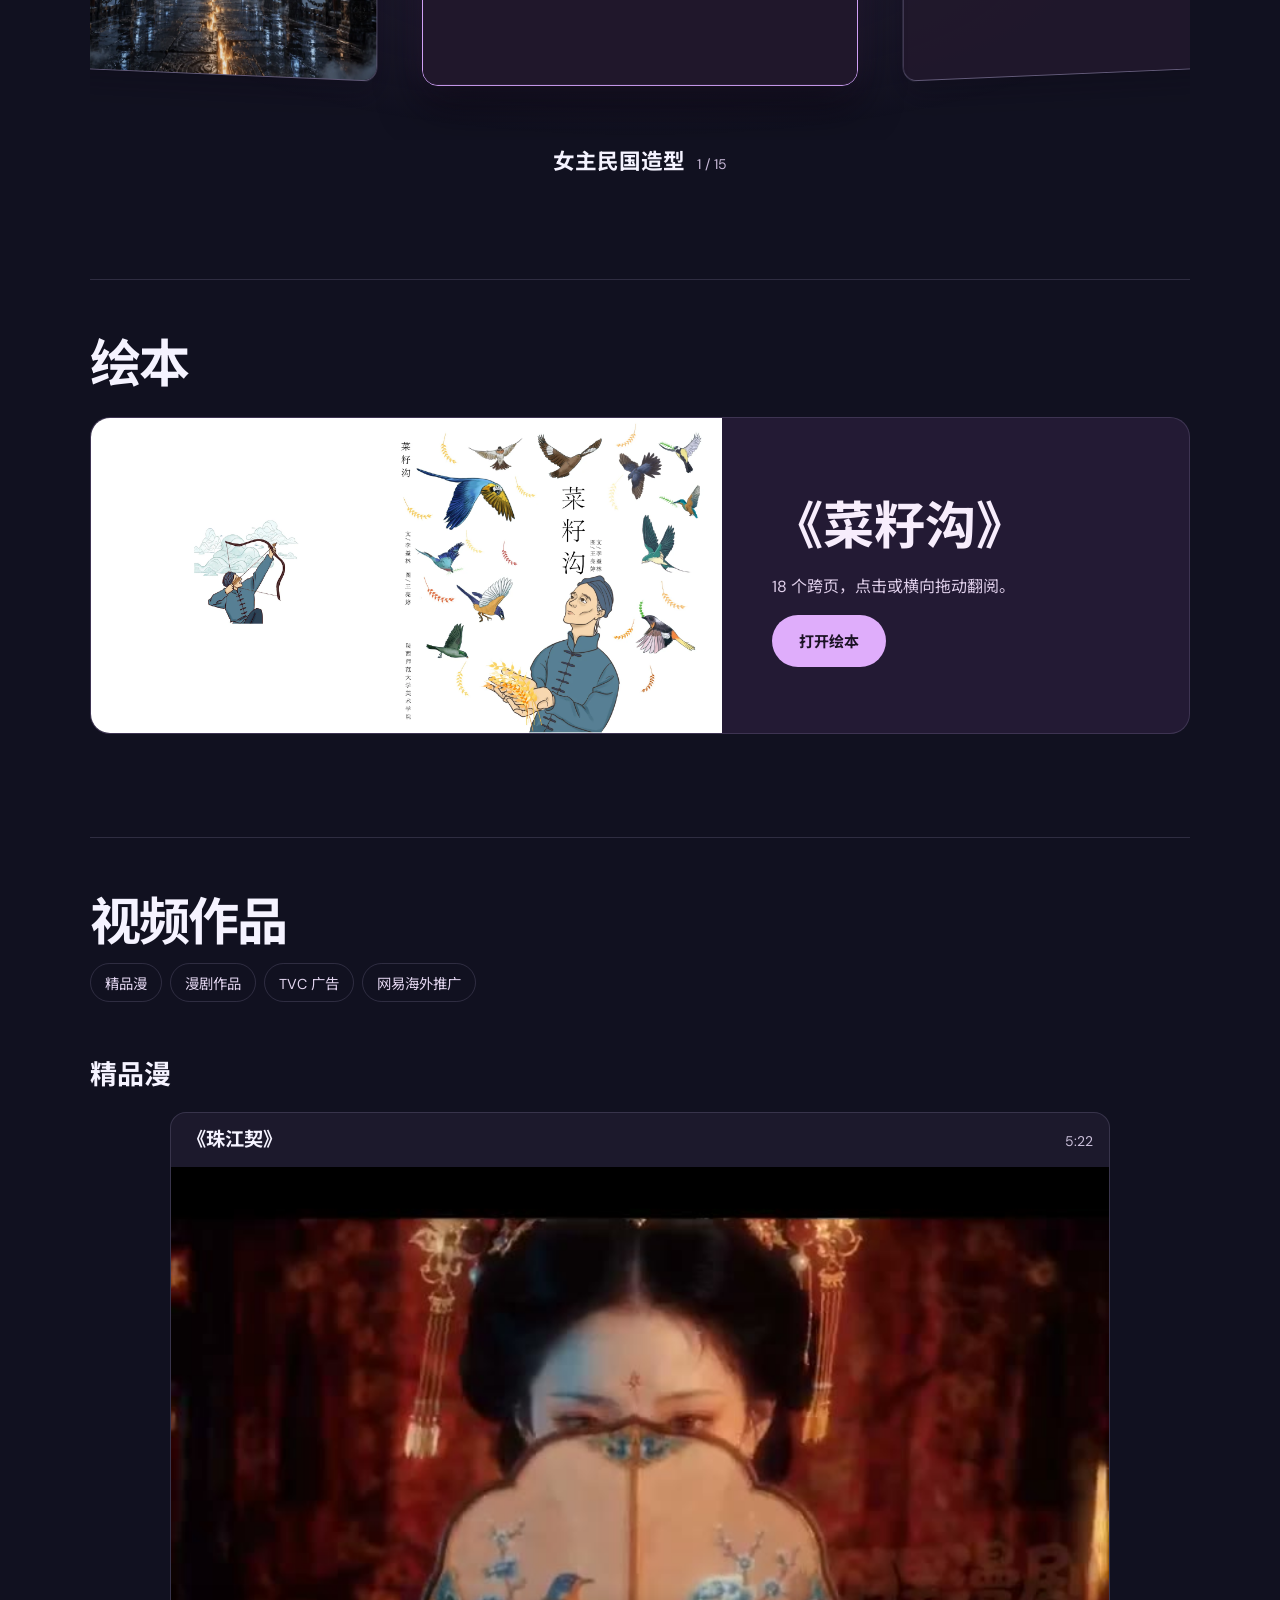
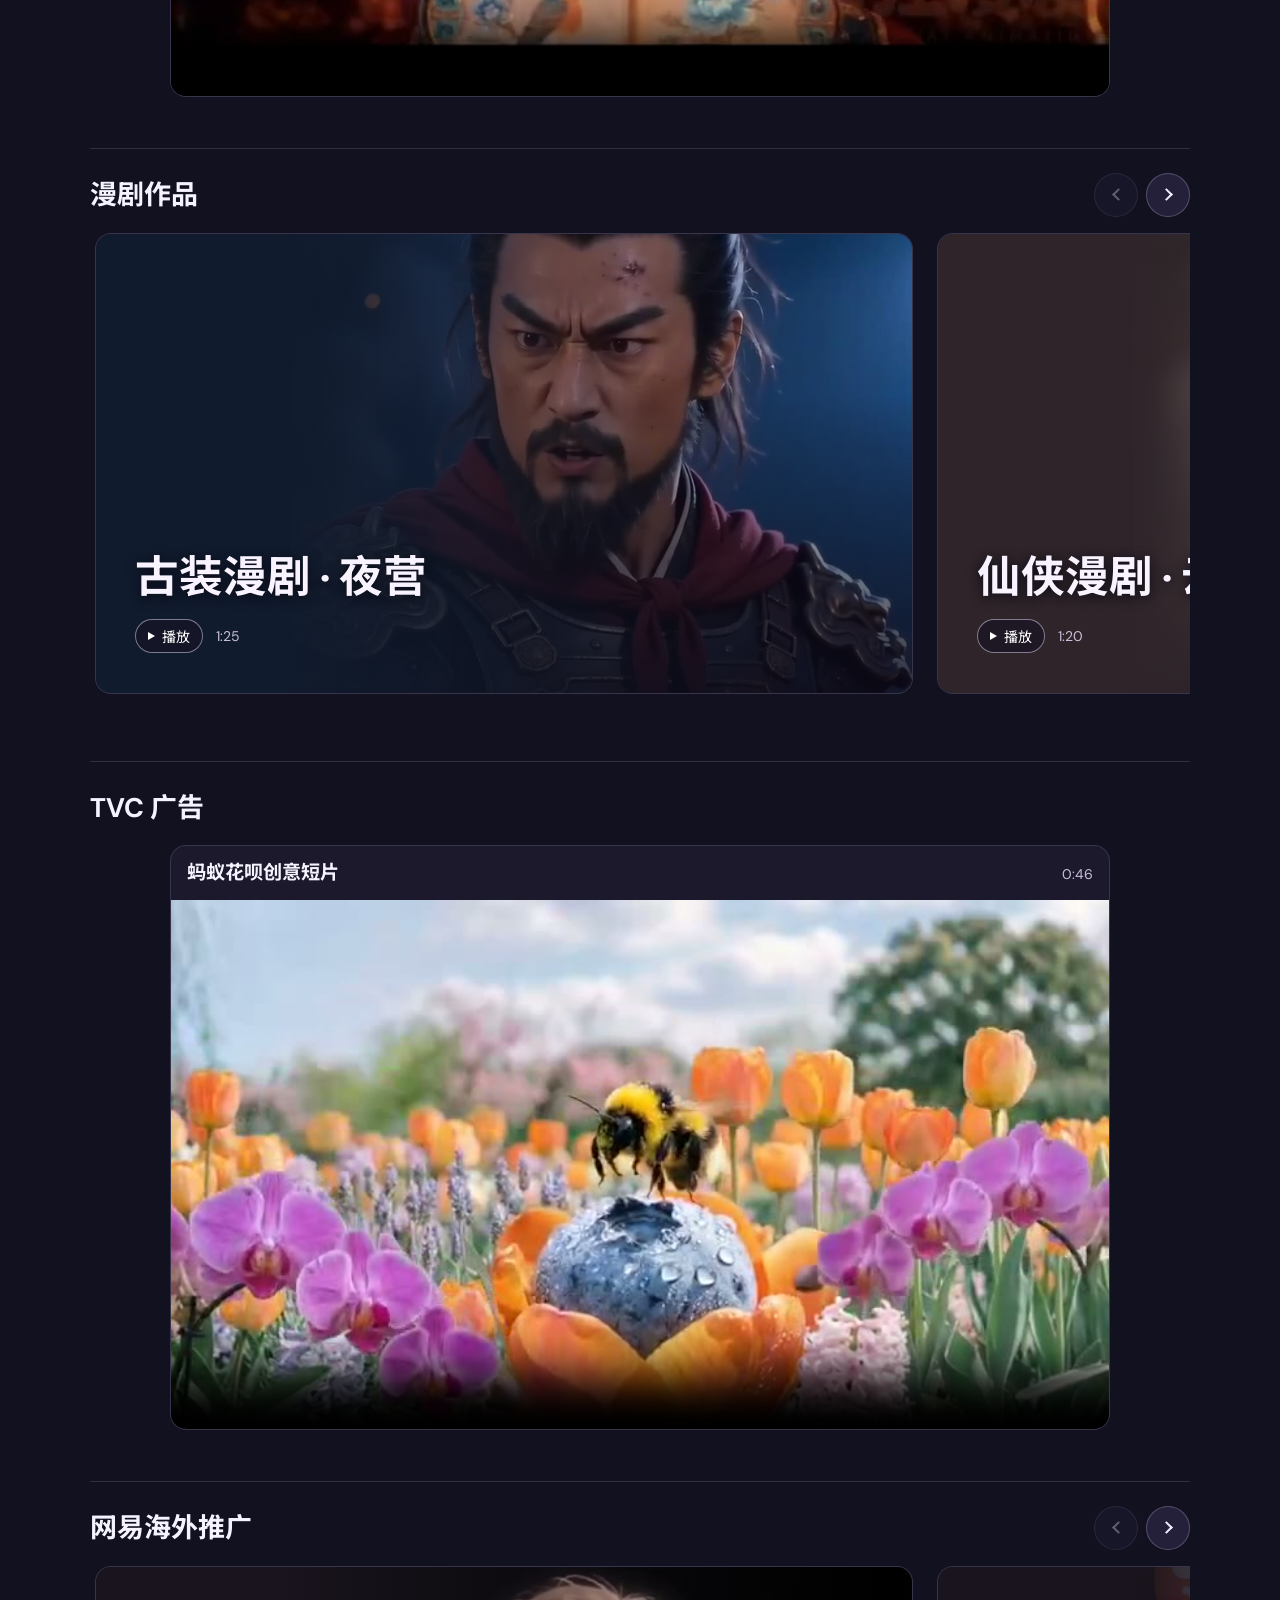
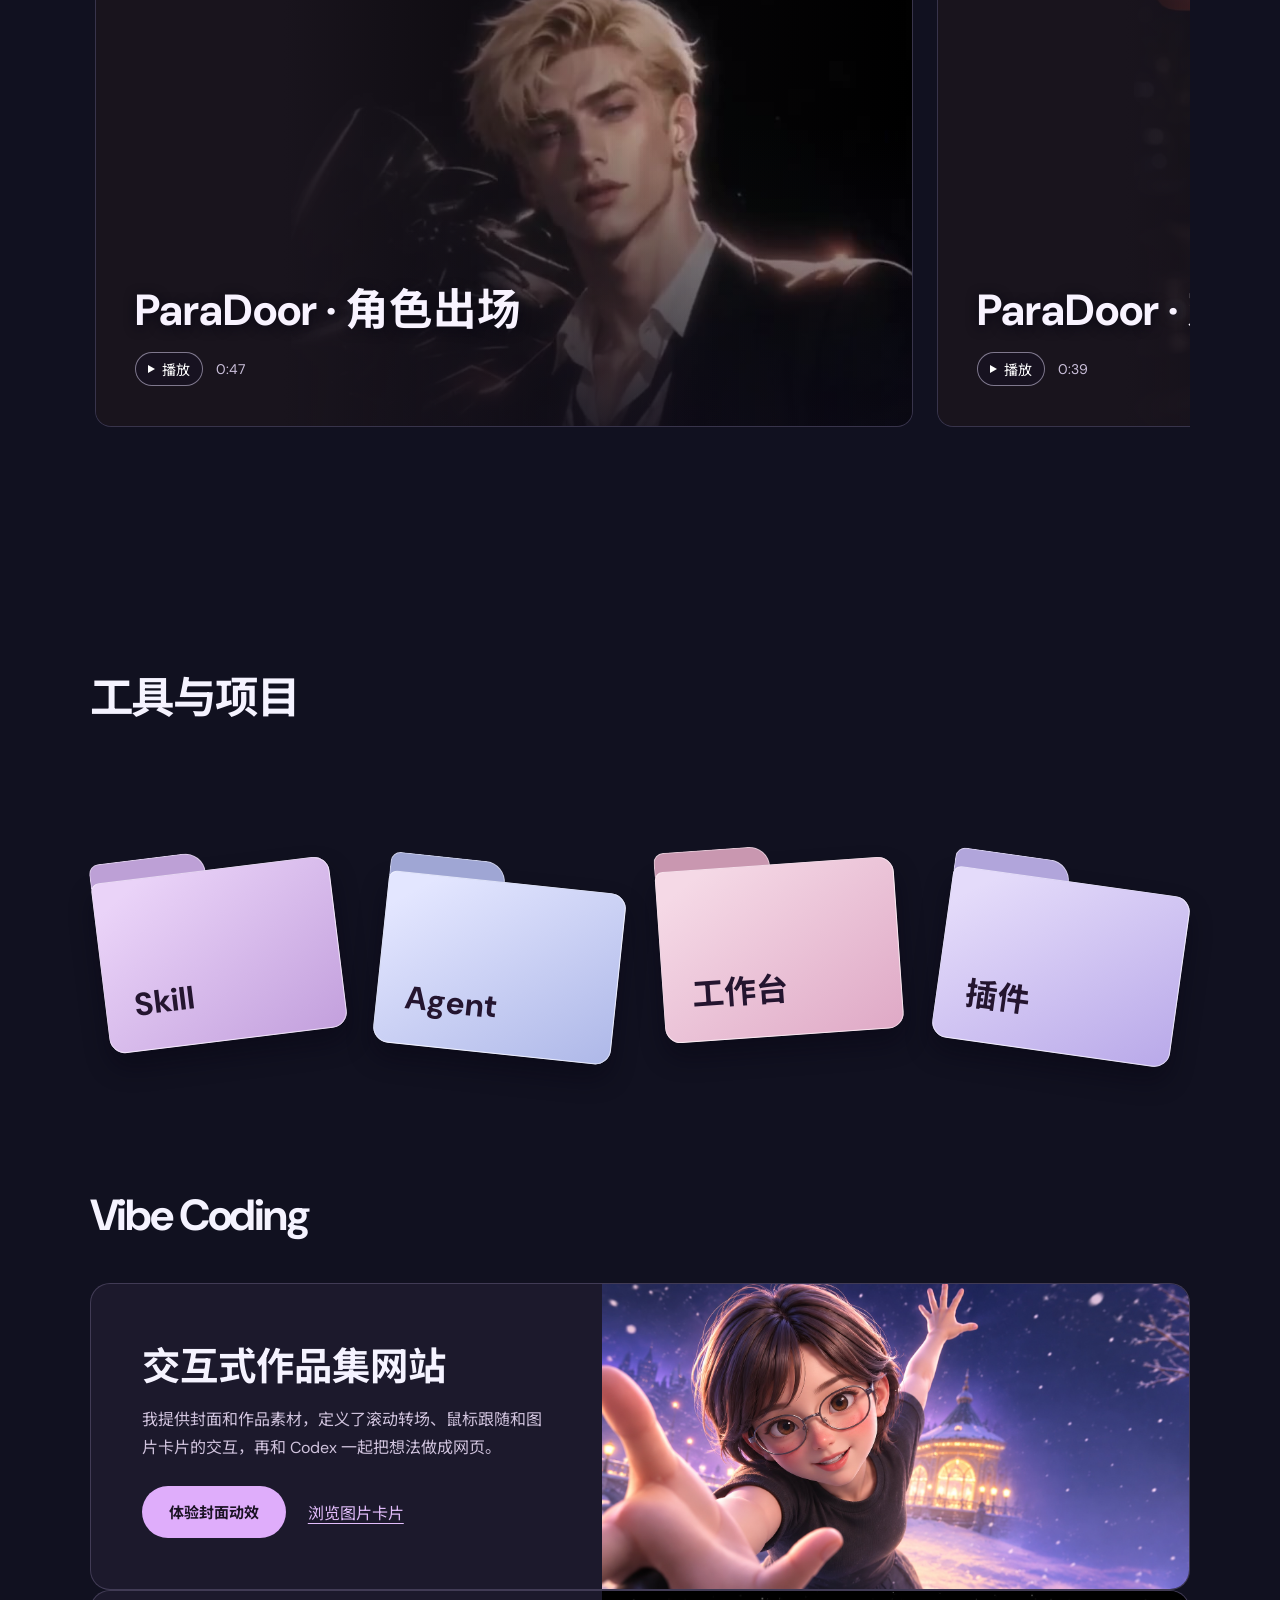
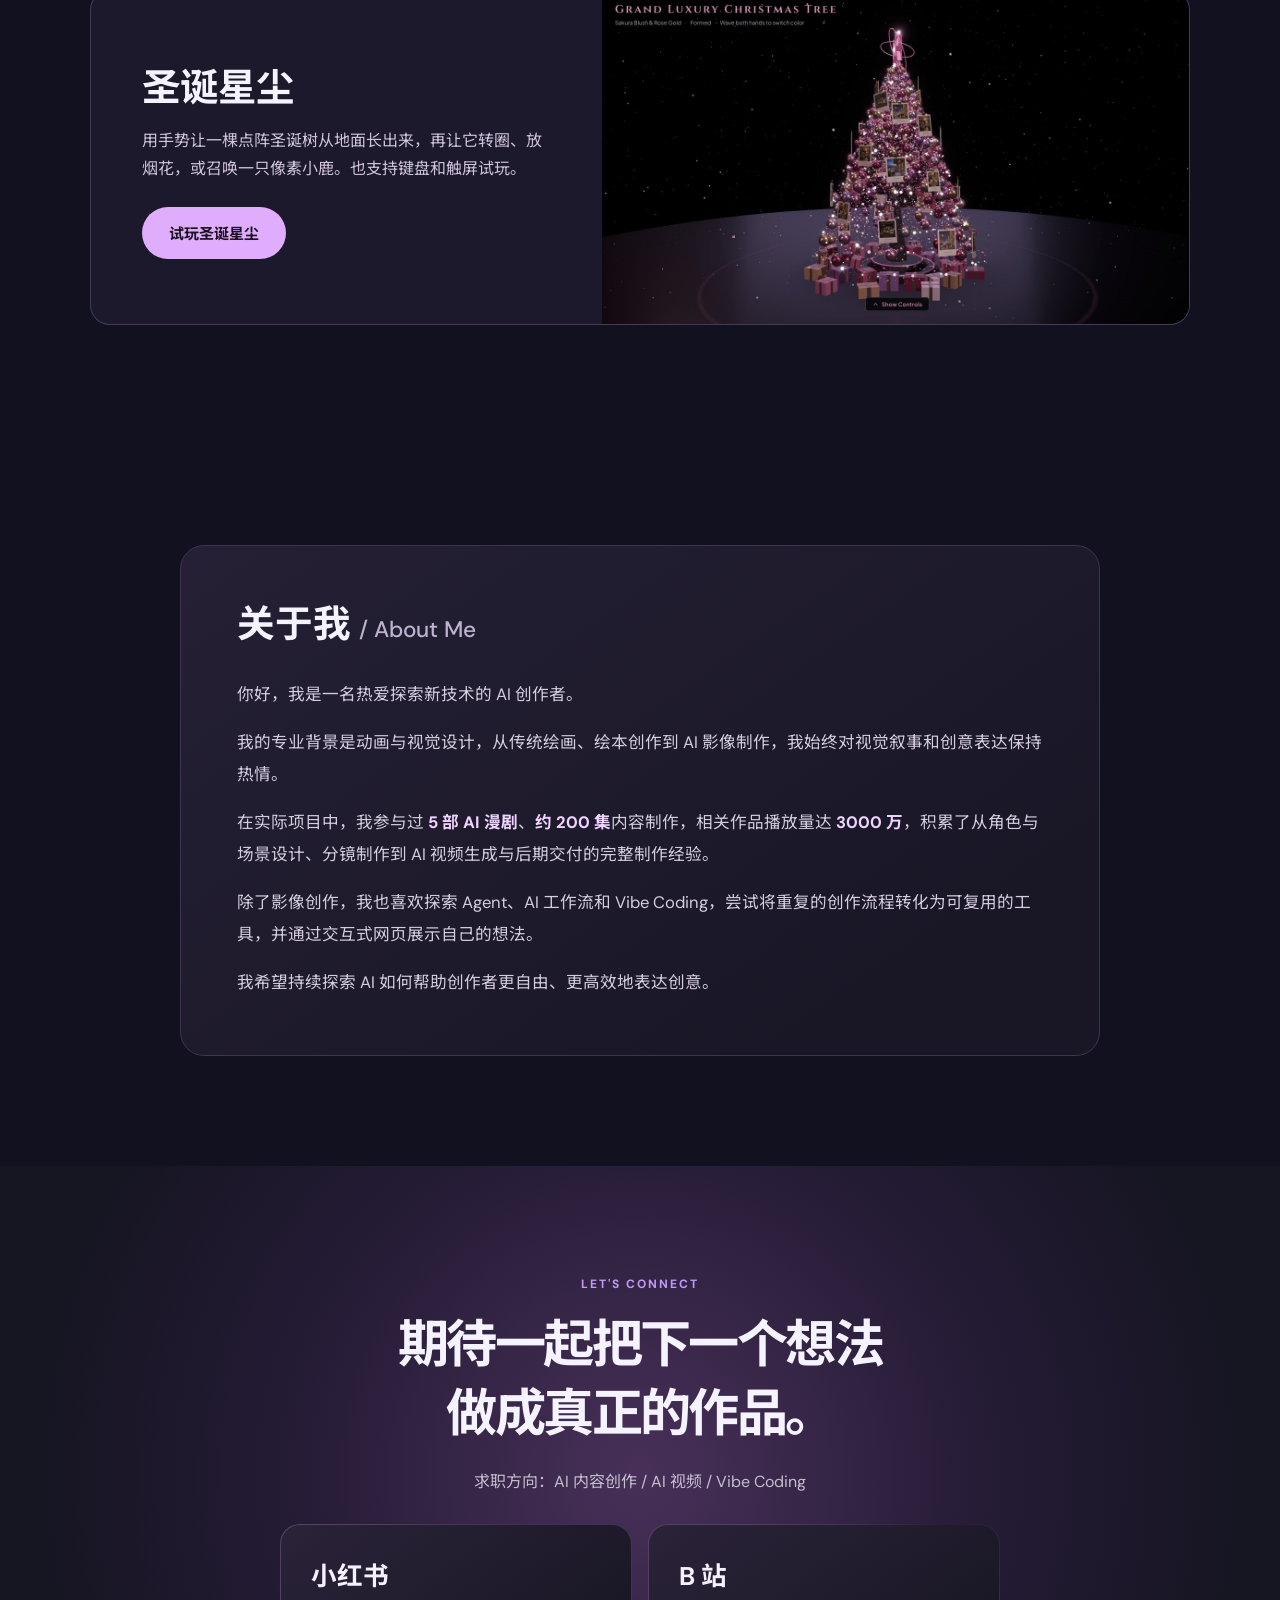
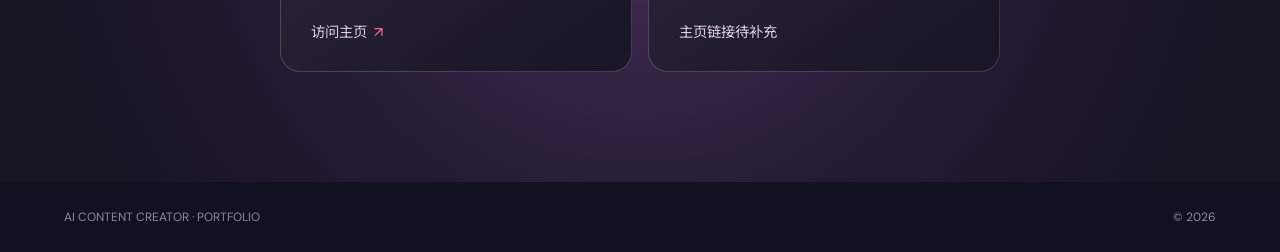
==== commit 0062f070: "Add automatic alternate media delivery on load failures" ====
--- a/index.html
+++ b/index.html
@@ -12,6 +12,7 @@
   <script src="works.js" defer></script>
   <script src="project-folders.js" defer></script>
   <script src="social-profiles.js" defer></script>
+  <script src="media-fallback.js" defer></script>
 </head>
 <body>
   <header class="site-header"><a class="brand" href="#top">PORTFOLIO<span> / 2026</span></a><nav aria-label="主导航"><a href="#works">精选作品</a><a href="#vibe-coding">Vibe Coding</a><a href="#approach">图片作品</a><a href="#about">关于我</a></nav><a class="header-cta" href="#contact">联系我</a></header>
